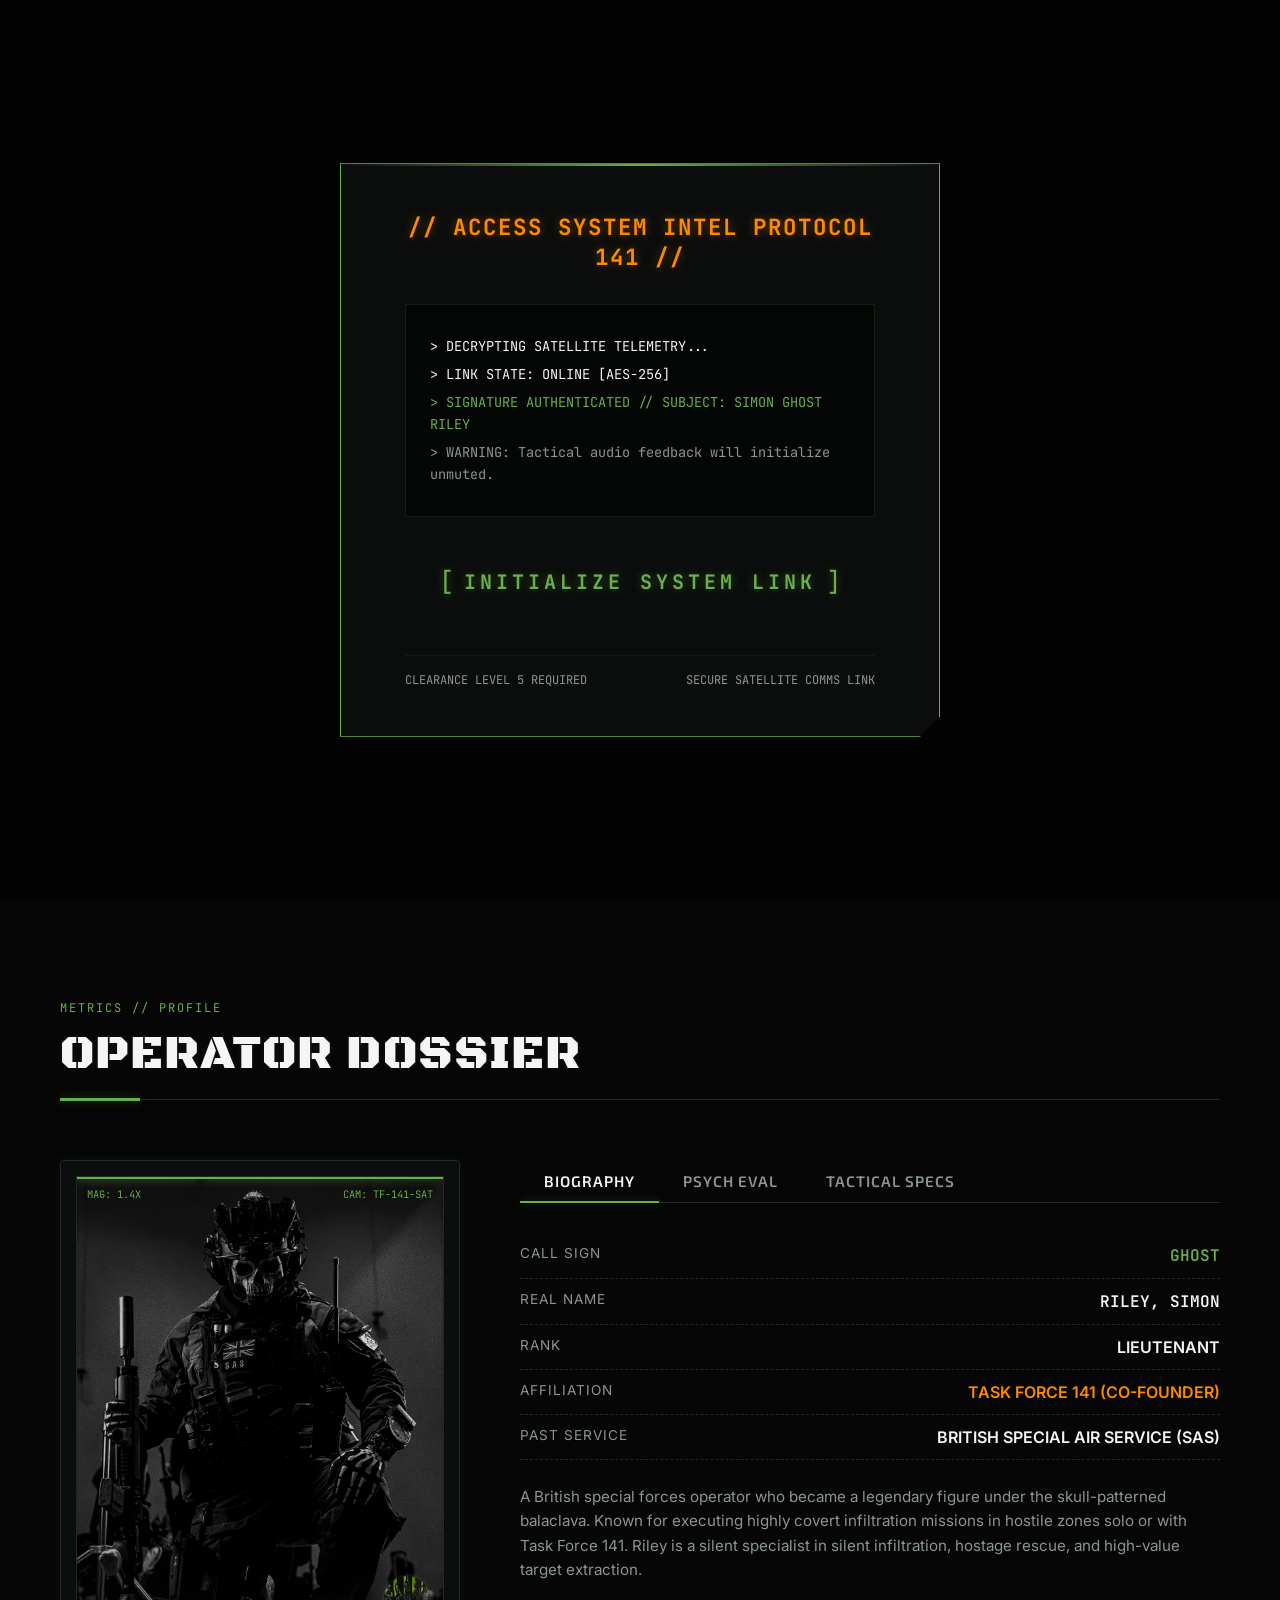
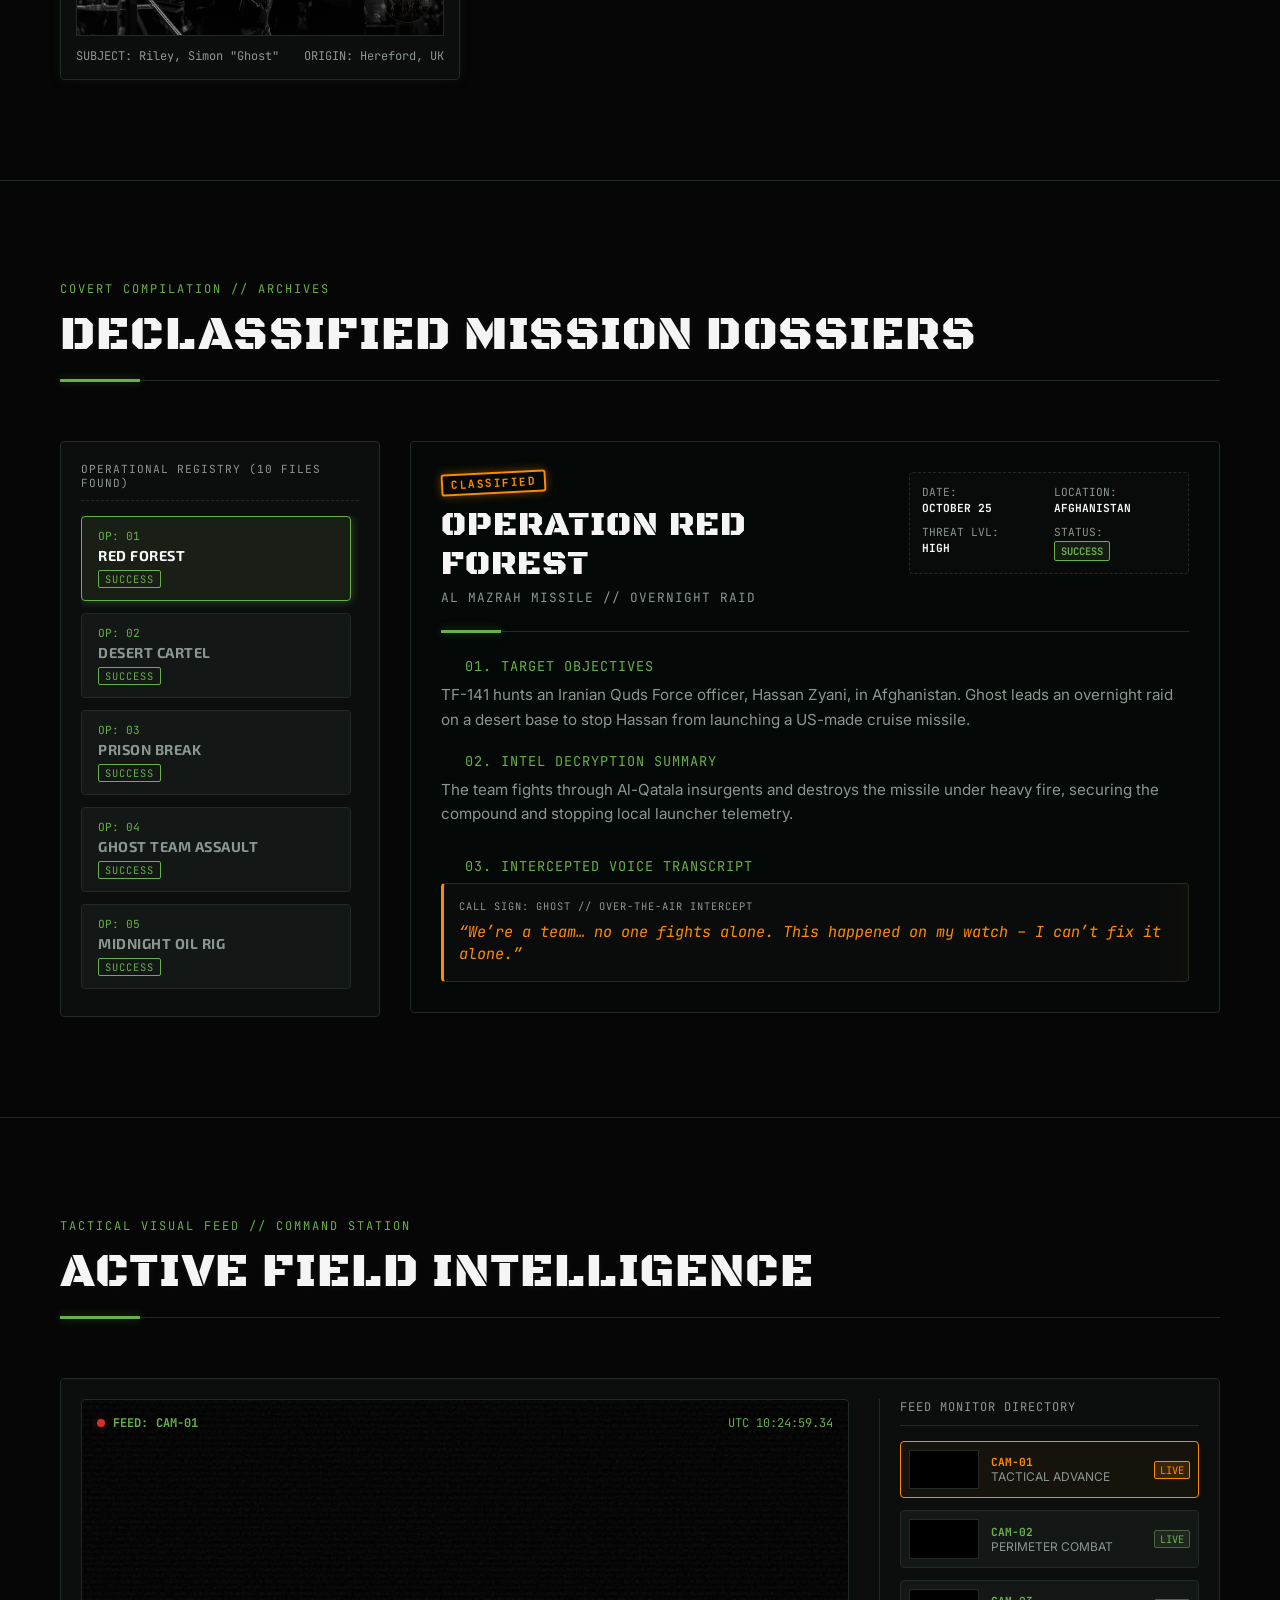
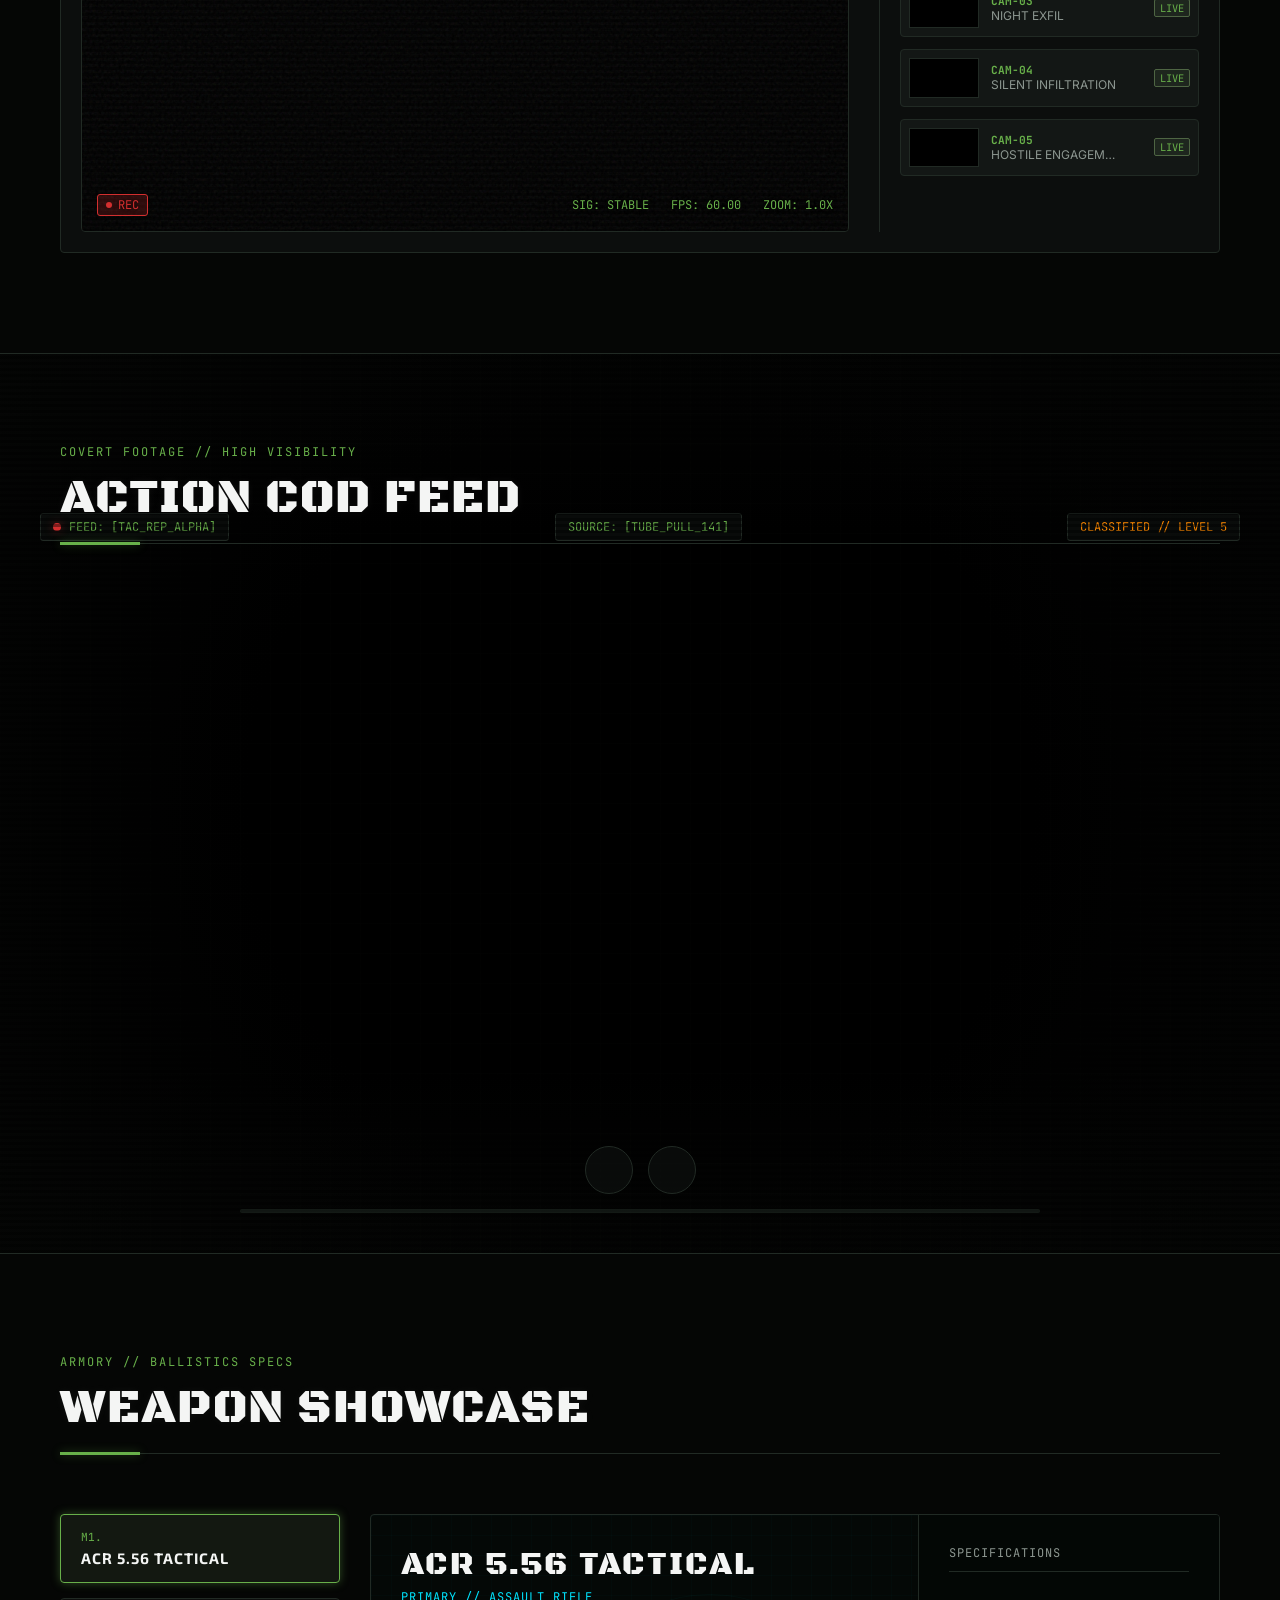
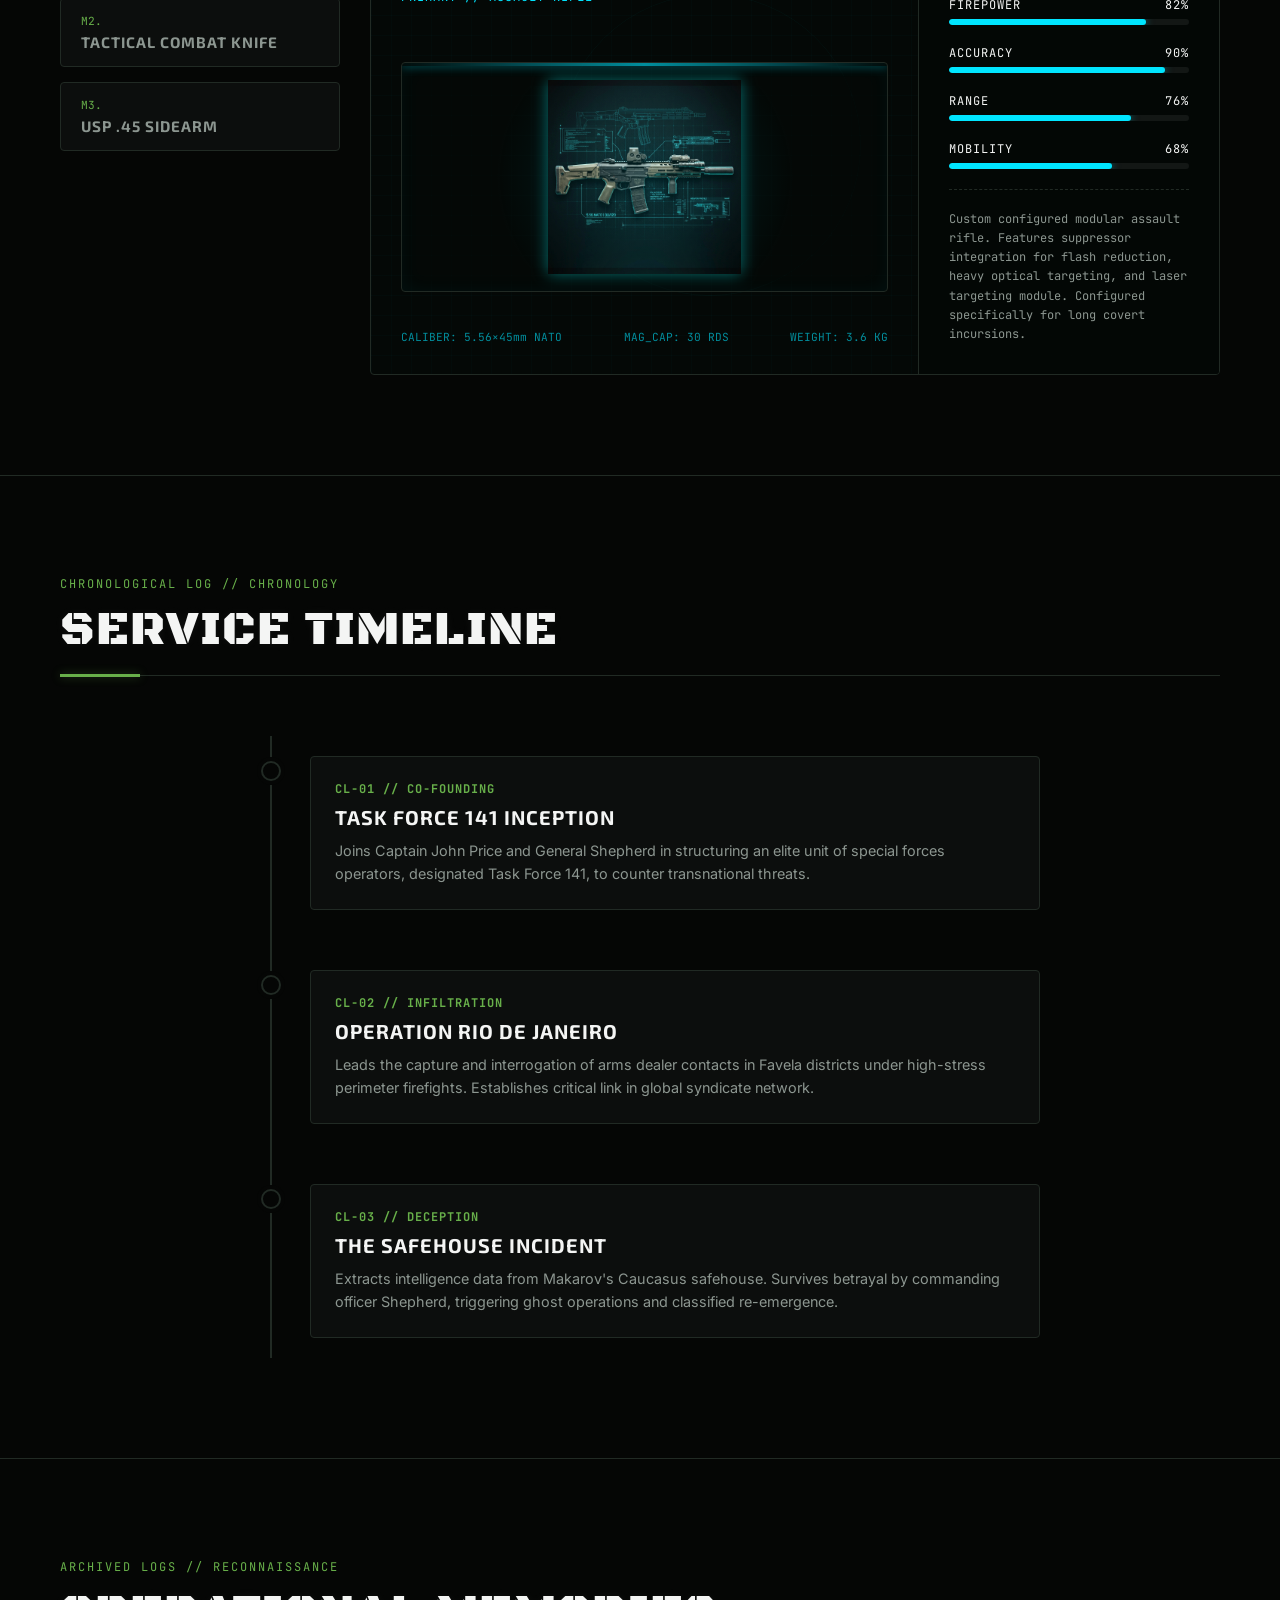
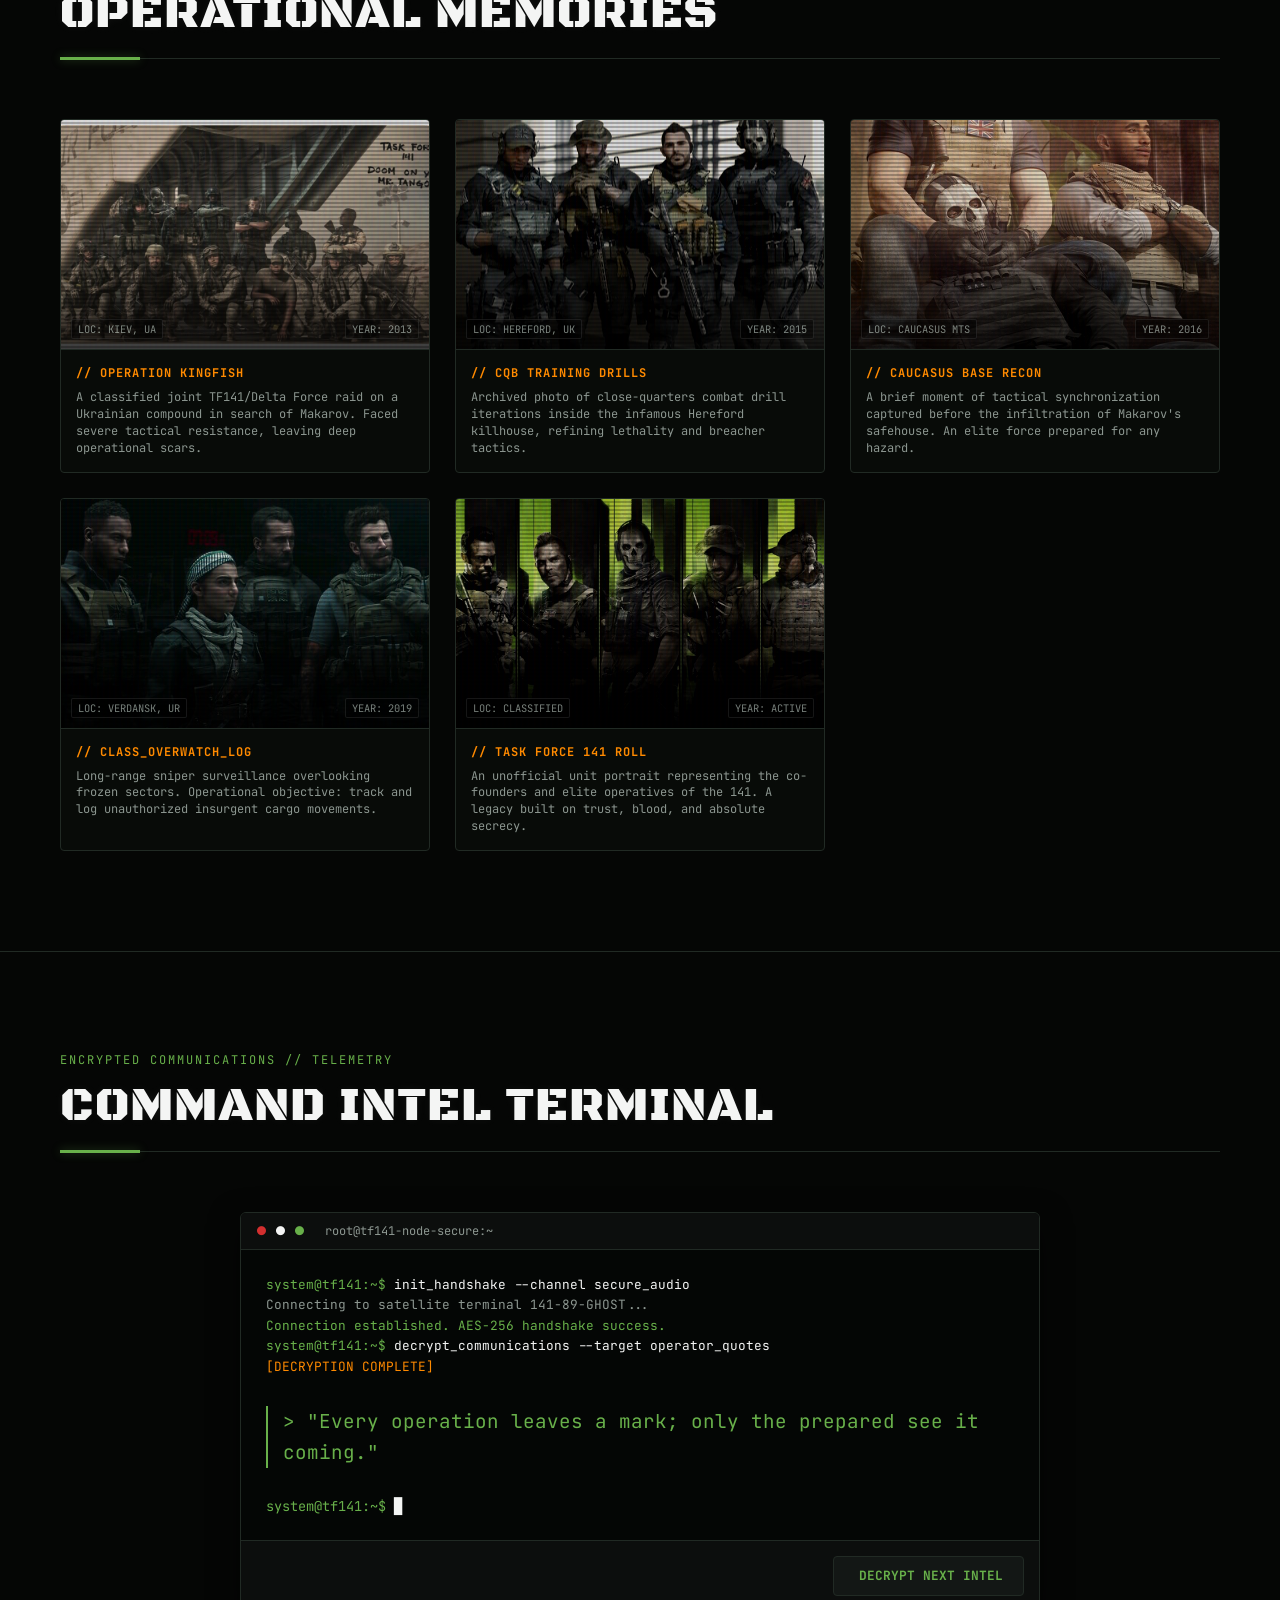
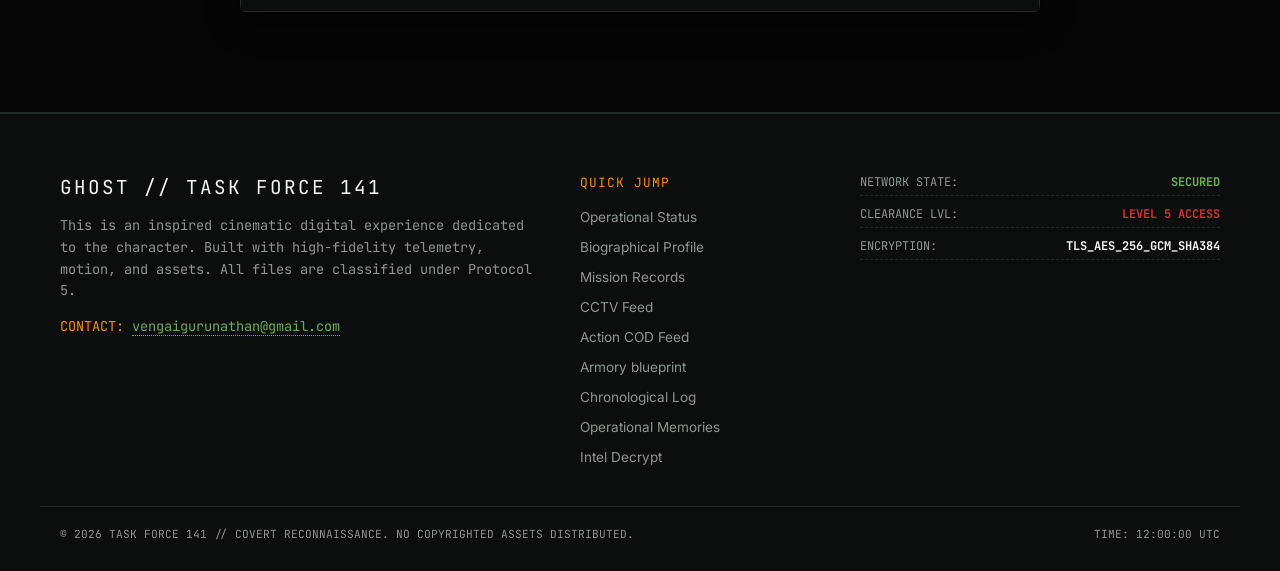
==== index.html @ 6aaa5044 "SEO: Add sitemap.xml, robots.txt, canonical tag, and Google Search Console indexing files" ====
<!DOCTYPE html>
<html lang="en">
<head>
    <meta charset="UTF-8">
    <meta name="viewport" content="width=device-width, initial-scale=1.0, maximum-scale=5.0, viewport-fit=cover">
    <meta name="theme-color" content="#050605">
    <meta name="apple-mobile-web-app-capable" content="yes">
    <meta name="apple-mobile-web-app-status-bar-style" content="black-translucent">
    <title>GHOST // TASK FORCE 141 DECLASSIFIED DOSSIER</title>
    <meta name="description" content="Classified military dossier and tactical operational record for Task Force 141 operator Simon 'Ghost' Riley. Under clearance level 5.">
    <meta name="robots" content="index, follow">
    <link rel="canonical" href="https://ghost-cod.vercel.app/">
    <!-- Google Search Console Verification -->
    <meta name="google-site-verification" content="googlebcd42b0eb2ed3168" />
    <!-- Google Fonts -->
    <link rel="preconnect" href="https://fonts.googleapis.com">
    <link rel="preconnect" href="https://fonts.gstatic.com" crossorigin>
    <link href="https://fonts.googleapis.com/css2?family=Black+Ops+One&family=Exo+2:ital,wght@0,300;0,400;0,600;0,700;1,400&family=Inter:wght@300;400;500;600;700&family=JetBrains+Mono:wght@400;700&display=swap" rel="stylesheet">
    <!-- Lucide Icons -->
    <script src="https://cdn.jsdelivr.net/npm/lucide@latest/dist/umd/lucide.min.js"></script>
    <!-- Custom CSS -->
    <link rel="stylesheet" href="style.css">
</head>
<body class="hud-locked">
    <!-- Cinematic Initialization Overlay -->
    <div id="hud-init-overlay" class="hud-init-overlay">
        <div class="hud-init-content font-mono">
            <div class="init-glitch-logo">
                <span>// ACCESS SYSTEM INTEL PROTOCOL 141 //</span>
            </div>
            <div class="init-terminal-log">
                <p>> DECRYPTING SATELLITE TELEMETRY...</p>
                <p>> LINK STATE: ONLINE [AES-256]</p>
                <p class="text-green">> SIGNATURE AUTHENTICATED // SUBJECT: SIMON GHOST RILEY</p>
                <p class="text-secondary">> WARNING: Tactical audio feedback will initialize unmuted.</p>
            </div>
            <button id="btn-init-terminal" class="btn-init-terminal">
                <span class="btn-bracket">[</span>
                <span class="btn-text">INITIALIZE SYSTEM LINK</span>
                <span class="btn-bracket">]</span>
            </button>
            <div class="init-footer">
                <span>CLEARANCE LEVEL 5 REQUIRED</span>
                <span>SECURE SATELLITE COMMS LINK</span>
            </div>
        </div>
    </div>

    <!-- CRT scanlines overlay -->
    <div class="crt-overlay"></div>
    <div class="hud-grid-overlay"></div>

    <!-- Top Navigation Bar -->
    <header class="hud-header">
        <div class="hud-container header-inner">
            <div class="logo-area">
                <span class="classification-tag">CLASSIFIED // LEVEL 5</span>
                <div class="logo-title-group">
                    <img src="asset/memories/Taskforce-141.jpg" alt="TF 141 Logo" class="header-logo">
                    <h1 class="logo-text">GHOST<span class="accent-orange">//</span>141</h1>
                </div>
            </div>
            
            <nav class="desktop-nav">
                <a href="#hero" class="nav-link active" data-target="hero"><span class="nav-num">01.</span> STATUS</a>
                <a href="#dossier" class="nav-link" data-target="dossier"><span class="nav-num">02.</span> DOSSIER</a>
                <a href="#missions" class="nav-link" data-target="missions"><span class="nav-num">03.</span> ARCHIVES</a>
                <a href="#cctv" class="nav-link" data-target="cctv"><span class="nav-num">04.</span> FEED</a>
                <a href="#action-feed" class="nav-link" data-target="action-feed"><span class="nav-num">05.</span> ACTION</a>
                <a href="#weapons" class="nav-link" data-target="weapons"><span class="nav-num">06.</span> ARMORY</a>
                <a href="#timeline" class="nav-link" data-target="timeline"><span class="nav-num">07.</span> TIMELINE</a>
                <a href="#memories" class="nav-link" data-target="memories"><span class="nav-num">08.</span> MEMORIES</a>
                <a href="#terminal" class="nav-link" data-target="terminal"><span class="nav-num">09.</span> INTEL</a>
            </nav>

            <button id="btn-toggle-mute" class="hud-audio-btn" aria-label="Mute Audio">
                <i data-lucide="volume-x"></i>
            </button>

            <button class="menu-toggle" aria-label="Toggle Menu">
                <span class="bar"></span>
                <span class="bar"></span>
                <span class="bar"></span>
            </button>
        </div>
    </header>

    <!-- Mobile Navigation Drawer -->
    <div class="mobile-nav-drawer">
        <nav class="mobile-nav">
            <a href="#hero" class="mobile-nav-link active"><span class="nav-num">01.</span> OPERATIONAL STATUS</a>
            <a href="#dossier" class="mobile-nav-link"><span class="nav-num">02.</span> BIOGRAPHICAL DOSSIER</a>
            <a href="#missions" class="mobile-nav-link"><span class="nav-num">03.</span> MISSION ARCHIVES</a>
            <a href="#cctv" class="mobile-nav-link"><span class="nav-num">04.</span> ACTIVE CCTV FEED</a>
            <a href="#action-feed" class="mobile-nav-link"><span class="nav-num">05.</span> ACTION COD FEED</a>
            <a href="#weapons" class="mobile-nav-link"><span class="nav-num">06.</span> ARMORY & GEAR</a>
            <a href="#timeline" class="mobile-nav-link"><span class="nav-num">07.</span> HISTORICAL TIMELINE</a>
            <a href="#memories" class="mobile-nav-link"><span class="nav-num">08.</span> OPERATIONAL MEMORIES</a>
            <a href="#terminal" class="mobile-nav-link"><span class="nav-num">09.</span> TERMINAL DECRYPT</a>
        </nav>
    </div>

    <!-- Background Decryption Progress Bar -->
    <div class="scroll-progress-container">
        <div class="scroll-progress-label">DOSSIER DECRYPTION IN PROGRESS: <span id="progress-percent">0%</span></div>
        <div class="scroll-progress-bar" id="progress-bar"></div>
    </div>

    <!-- Main Container -->
    <main>
        
        <!-- 1. Hero Section -->
        <section id="hero" class="hero-section">
            <div class="video-background-container">
                <video autoplay muted loop playsinline webkit-playsinline class="hero-video" src="asset/Hero-Sec/ghost-1.mp4"></video>
                <div class="video-shade"></div>
            </div>

            <!-- HUD Elements in Hero -->
            <div class="hud-corners">
                <div class="corner-item top-left">[AUTH_OK]</div>
                <div class="corner-item top-right">SYS_VER: 141.09</div>
                <div class="corner-item bottom-left">LAT: 54°23'N // LONG: 3°02'W</div>
                <div class="corner-item bottom-right">SIGNAL: SECURE</div>
            </div>

            <div class="radar-sweep"></div>
            
            <div class="hero-content">
                <div class="glitch-container">
                    <h2 class="glitch-text" data-text="GHOST">GHOST</h2>
                </div>
                <p class="hero-tagline">“WE MAKE SHADOWS COUNT.”</p>
                <div class="hud-telemetry">
                    <span class="telemetry-item blink"><i data-lucide="radio" class="inline-icon text-red"></i> LIVE TELEMETRY</span>
                    <span class="telemetry-item">STATUS: <span class="badge text-green">ACTIVE IN FIELD</span></span>
                    <span class="telemetry-item">CLEARANCE: <span class="text-orange">LEVEL 5 (OVERRIDE)</span></span>
                </div>
                
                <a href="#dossier" class="scroll-indicator">
                    <span class="scroll-text">DECLASSIFY FILES</span>
                    <div class="mouse-icon">
                        <div class="wheel"></div>
                    </div>
                </a>
            </div>
        </section>

        <!-- 2. Operator Dossier Section -->
        <section id="dossier" class="dossier-section section-padding">
            <div class="hud-container">
                <div class="section-header">
                    <div class="hud-label">METRICS // PROFILE</div>
                    <h2 class="section-title">OPERATOR DOSSIER</h2>
                    <div class="header-line"></div>
                </div>

                <div class="dossier-grid">
                    <!-- Photo Card -->
                    <div class="dossier-photo-card">
                        <div class="photo-container">
                            <img src="asset/Simon-Ghost-Riley.jpg" alt="Simon Ghost Riley" class="dossier-img">
                            <div class="scanner-line"></div>
                            <div class="thermal-overlay"></div>
                            <div class="photo-hud">
                                <span>MAG: 1.4X</span>
                                <span>CAM: TF-141-SAT</span>
                            </div>
                            <img src="asset/memories/Taskforce-141.jpg" alt="TF 141 Logo Watermark" class="photo-logo-watermark">
                        </div>
                        <div class="photo-caption">
                            <span>SUBJECT: Riley, Simon "Ghost"</span>
                            <span>ORIGIN: Hereford, UK</span>
                        </div>
                    </div>

                    <!-- Details Content -->
                    <div class="dossier-info">
                        <div class="tab-buttons">
                            <button class="tab-btn active" data-tab="biography">BIOGRAPHY</button>
                            <button class="tab-btn" data-tab="psychology">PSYCH EVAL</button>
                            <button class="tab-btn" data-tab="specs">TACTICAL SPECS</button>
                        </div>

                        <div class="tab-content-container">
                            <!-- Biography Tab -->
                            <div class="tab-content active" id="tab-biography">
                                <div class="info-row">
                                    <span class="info-label">CALL SIGN</span>
                                    <span class="info-val text-green font-mono">GHOST</span>
                                </div>
                                <div class="info-row">
                                    <span class="info-label">REAL NAME</span>
                                    <span class="info-val font-mono">RILEY, SIMON</span>
                                </div>
                                <div class="info-row">
                                    <span class="info-label">RANK</span>
                                    <span class="info-val">LIEUTENANT</span>
                                </div>
                                <div class="info-row">
                                    <span class="info-label">AFFILIATION</span>
                                    <span class="info-val text-orange">TASK FORCE 141 (CO-FOUNDER)</span>
                                </div>
                                <div class="info-row">
                                    <span class="info-label">PAST SERVICE</span>
                                    <span class="info-val">BRITISH SPECIAL AIR SERVICE (SAS)</span>
                                </div>
                                <p class="bio-paragraph">
                                    A British special forces operator who became a legendary figure under the skull-patterned balaclava. Known for executing highly covert infiltration missions in hostile zones solo or with Task Force 141. Riley is a silent specialist in silent infiltration, hostage rescue, and high-value target extraction.
                                </p>
                            </div>

                            <!-- Psychology Tab -->
                            <div class="tab-content" id="tab-psychology">
                                <div class="warning-banner">
                                    <i data-lucide="shield-alert" class="warning-icon"></i>
                                    <span>WARNING: SECURE CLASSIFIED PSYCHOLOGICAL ASSESSMENT</span>
                                </div>
                                <p class="psych-text">
                                    Subject exhibits extreme emotional restraint and calculated detachment. Riley operates with a stoic resolution, demonstrating a "laser-focus on mission" outcome even at high personal cost. Extreme trust issues noted; aligns closely with select operators (Captain John Price, John "Soap" MacTavish). 
                                </p>
                                <p class="psych-text">
                                    Displays zero hesitation under stress. Uses physical and psychological isolation as tactical shields. The skull mask is both an intimidation asset and a psychological boundary separating "Simon" from "Ghost".
                                </p>
                            </div>

                            <!-- Specs Tab -->
                            <div class="tab-content" id="tab-specs">
                                <div class="spec-bars">
                                    <div class="spec-bar-group">
                                        <div class="spec-bar-label">
                                            <span>STEALTH & INFILTRATION</span>
                                            <span>98%</span>
                                        </div>
                                        <div class="spec-bar-track">
                                            <div class="spec-bar-fill" style="width: 98%"></div>
                                        </div>
                                    </div>
                                    <div class="spec-bar-group">
                                        <div class="spec-bar-label">
                                            <span>CLOSE QUARTERS COMBAT (CQC)</span>
                                            <span>95%</span>
                                        </div>
                                        <div class="spec-bar-track">
                                            <div class="spec-bar-fill" style="width: 95%"></div>
                                        </div>
                                    </div>
                                    <div class="spec-bar-group">
                                        <div class="spec-bar-label">
                                            <span>TACTICAL RECONNAISSANCE</span>
                                            <span>92%</span>
                                        </div>
                                        <div class="spec-bar-track">
                                            <div class="spec-bar-fill" style="width: 92%"></div>
                                        </div>
                                    </div>
                                    <div class="spec-bar-group">
                                        <div class="spec-bar-label">
                                            <span>MARKSMANSHIP</span>
                                            <span>89%</span>
                                        </div>
                                        <div class="spec-bar-track">
                                            <div class="spec-bar-fill" style="width: 89%"></div>
                                        </div>
                                    </div>
                                </div>
                            </div>
                        </div>
                    </div>
                </div>
            </div>
        </section>

        <!-- 3. Mission Archives Section -->
        <section id="missions" class="missions-section section-padding">
            <div class="hud-container">
                <div class="section-header">
                    <div class="hud-label">COVERT COMPILATION // ARCHIVES</div>
                    <h2 class="section-title">DECLASSIFIED MISSION DOSSIERS</h2>
                    <div class="header-line"></div>
                </div>

                <div class="dossier-layout">
                    <!-- Left Sidebar: Folders List -->
                    <div class="missions-sidebar">
                        <div class="sidebar-header font-mono">OPERATIONAL REGISTRY (10 FILES FOUND)</div>
                        <div class="missions-list-container">
                            <button class="mission-tab-btn active" data-mission-idx="0">
                                <span class="tab-num">OP: 01</span>
                                <span class="tab-name">RED FOREST</span>
                                <span class="tab-status text-green">SUCCESS</span>
                            </button>
                            <button class="mission-tab-btn" data-mission-idx="1">
                                <span class="tab-num">OP: 02</span>
                                <span class="tab-name">DESERT CARTEL</span>
                                <span class="tab-status text-green">SUCCESS</span>
                            </button>
                            <button class="mission-tab-btn" data-mission-idx="2">
                                <span class="tab-num">OP: 03</span>
                                <span class="tab-name">PRISON BREAK</span>
                                <span class="tab-status text-green">SUCCESS</span>
                            </button>
                            <button class="mission-tab-btn" data-mission-idx="3">
                                <span class="tab-num">OP: 04</span>
                                <span class="tab-name">GHOST TEAM ASSAULT</span>
                                <span class="tab-status text-green">SUCCESS</span>
                            </button>
                            <button class="mission-tab-btn" data-mission-idx="4">
                                <span class="tab-num">OP: 05</span>
                                <span class="tab-name">MIDNIGHT OIL RIG</span>
                                <span class="tab-status text-green">SUCCESS</span>
                            </button>
                            <button class="mission-tab-btn" data-mission-idx="5">
                                <span class="tab-num">OP: 06</span>
                                <span class="tab-name">ISLAND EXTRACTION</span>
                                <span class="tab-status text-green">SUCCESS</span>
                            </button>
                            <button class="mission-tab-btn" data-mission-idx="6">
                                <span class="tab-num">OP: 07</span>
                                <span class="tab-name">DAM DEFENSE</span>
                                <span class="tab-status text-green">SUCCESS</span>
                            </button>
                            <button class="mission-tab-btn" data-mission-idx="7">
                                <span class="tab-num">OP: 08</span>
                                <span class="tab-name">VERDANSK HEIST</span>
                                <span class="tab-status text-green">SUCCESS</span>
                            </button>
                            <button class="mission-tab-btn" data-mission-idx="8">
                                <span class="tab-num">OP: 09</span>
                                <span class="tab-name">CHICAGO STANDOFF</span>
                                <span class="tab-status text-green">SUCCESS</span>
                            </button>
                            <button class="mission-tab-btn" data-mission-idx="9">
                                <span class="tab-num">OP: 10</span>
                                <span class="tab-name">ARMISTICE EVACUATION</span>
                                <span class="tab-status text-orange">ACTIVE</span>
                            </button>
                        </div>
                    </div>

                    <!-- Right Panel: Folder View -->
                    <div class="mission-dossier-card">
                        <div class="dossier-paper">
                            <div class="folder-header">
                                <div class="folder-title-block">
                                    <span class="confidential-stamp">CLASSIFIED</span>
                                    <h3 class="folder-title" id="m-folder-title">OPERATION RED FOREST</h3>
                                    <span class="folder-subtitle" id="m-folder-subtitle">AL MAZRAH MISSILE // OVERNIGHT RAID</span>
                                </div>
                                <div class="folder-metadata">
                                    <div class="meta-item"><span class="label">DATE:</span> <span class="value" id="m-meta-date">OCTOBER 25</span></div>
                                    <div class="meta-item"><span class="label">LOCATION:</span> <span class="value" id="m-meta-location">AFGHANISTAN</span></div>
                                    <div class="meta-item"><span class="label">THREAT LVL:</span> <span class="value text-red" id="m-meta-threat">HIGH</span></div>
                                    <div class="meta-item"><span class="label">STATUS:</span> <span class="value status-badge SUCCESS" id="m-meta-status">SUCCESS</span></div>
                                </div>
                            </div>
                            
                            <div class="folder-divider"></div>
                            
                            <div class="folder-body">
                                <div class="body-section">
                                    <h4 class="body-section-title"><i data-lucide="crosshair" class="sec-icon"></i> 01. TARGET OBJECTIVES</h4>
                                    <p class="body-text" id="m-objectives">TF-141 hunts an Iranian Quds Force officer, Hassan Zyani, in Afghanistan. Ghost leads an overnight raid on a desert base to stop Hassan from launching a US-made cruise missile.</p>
                                </div>
                                
                                <div class="body-section">
                                    <h4 class="body-section-title"><i data-lucide="file-text" class="sec-icon"></i> 02. INTEL DECRYPTION SUMMARY</h4>
                                    <p class="body-text" id="m-summary">The team fights through Al-Qatala insurgents and destroys the missile under heavy fire, securing the compound and stopping local launcher telemetry.</p>
                                </div>
                                
                                <div class="body-section transcript-section">
                                    <h4 class="body-section-title"><i data-lucide="message-square" class="sec-icon"></i> 03. INTERCEPTED VOICE TRANSCRIPT</h4>
                                    <div class="intercept-box">
                                        <span class="speaker font-mono">CALL SIGN: GHOST // OVER-THE-AIR INTERCEPT</span>
                                        <p class="intercept-quote font-mono" id="m-transcript">“We’re a team… no one fights alone. This happened on my watch – I can’t fix it alone.”</p>
                                    </div>
                                </div>
                            </div>
                            
                            <div class="dossier-laser"></div>
                        </div>
                    </div>
                </div>
            </div>
        </section>

        <!-- 4. Video Library (Active CCTV Command Station) -->
        <section id="cctv" class="cctv-section section-padding">
            <div class="hud-container">
                <div class="section-header">
                    <div class="hud-label">TACTICAL VISUAL FEED // COMMAND STATION</div>
                    <h2 class="section-title">ACTIVE FIELD INTELLIGENCE</h2>
                    <div class="header-line"></div>
                </div>

                <div class="cctv-dashboard">
                    <!-- Main Screen Monitor -->
                    <div class="cctv-monitor">
                        <div class="monitor-wrapper">
                            <video id="cctv-player" autoplay muted loop playsinline webkit-playsinline class="monitor-video" src="asset/library/GhostAction-1.mp4"></video>
                            
                            <!-- Static Noise overlay -->
                            <div class="tv-noise"></div>
                            <div class="tv-scanlines"></div>

                            <!-- Telemetry Overlays -->
                            <div class="monitor-overlay-header">
                                <div class="monitor-cam-label"><span class="blink-dot"></span> FEED: <span id="active-cam-num">CAM-01</span></div>
                                <div class="monitor-timestamp" id="cctv-timestamp">UTC 10:24:59.34</div>
                            </div>

                            <div class="monitor-overlay-footer">
                                <div class="recording-tag"><span class="rec-dot animate-pulse"></span> REC</div>
                                <div class="telemetry-bar">
                                    <span>SIG: STABLE</span>
                                    <span>FPS: 60.00</span>
                                    <span>ZOOM: 1.0X</span>
                                </div>
                            </div>

                            <div class="monitor-static-flash"></div>
                        </div>
                    </div>

                    <!-- Sidebar Controls -->
                    <div class="cctv-controls">
                        <div class="controls-header font-mono">FEED MONITOR DIRECTORY</div>
                        <ul class="feed-list">
                            <li class="feed-item active" data-video="asset/library/GhostAction-1.mp4" data-cam="CAM-01">
                                <div class="feed-thumbnail">
                                    <video src="asset/library/GhostAction-1.mp4" muted loop playsinline webkit-playsinline preload="none"></video>
                                    <div class="thumb-overlay"></div>
                                </div>
                                <div class="feed-meta">
                                    <span class="feed-cam">CAM-01</span>
                                    <span class="feed-title">TACTICAL ADVANCE</span>
                                </div>
                                <div class="feed-status font-mono">LIVE</div>
                            </li>
                            <li class="feed-item" data-video="asset/library/GhostAction-2.mp4" data-cam="CAM-02">
                                <div class="feed-thumbnail">
                                    <video src="asset/library/GhostAction-2.mp4" muted loop playsinline webkit-playsinline preload="none"></video>
                                    <div class="thumb-overlay"></div>
                                </div>
                                <div class="feed-meta">
                                    <span class="feed-cam">CAM-02</span>
                                    <span class="feed-title">PERIMETER COMBAT</span>
                                </div>
                                <div class="feed-status font-mono">LIVE</div>
                            </li>
                            <li class="feed-item" data-video="asset/library/GhostAction-3.mp4" data-cam="CAM-03">
                                <div class="feed-thumbnail">
                                    <video src="asset/library/GhostAction-3.mp4" muted loop playsinline webkit-playsinline preload="none"></video>
                                    <div class="thumb-overlay"></div>
                                </div>
                                <div class="feed-meta">
                                    <span class="feed-cam">CAM-03</span>
                                    <span class="feed-title">NIGHT EXFIL</span>
                                </div>
                                <div class="feed-status font-mono">LIVE</div>
                            </li>
                            <li class="feed-item" data-video="asset/library/GhostAction-4.mp4" data-cam="CAM-04">
                                <div class="feed-thumbnail">
                                    <video src="asset/library/GhostAction-4.mp4" muted loop playsinline webkit-playsinline preload="none"></video>
                                    <div class="thumb-overlay"></div>
                                </div>
                                <div class="feed-meta">
                                    <span class="feed-cam">CAM-04</span>
                                    <span class="feed-title">SILENT INFILTRATION</span>
                                </div>
                                <div class="feed-status font-mono">LIVE</div>
                            </li>
                            <li class="feed-item" data-video="asset/library/GhostAction-5.mp4" data-cam="CAM-05">
                                <div class="feed-thumbnail">
                                    <video src="asset/library/GhostAction-5.mp4" muted loop playsinline webkit-playsinline preload="none"></video>
                                    <div class="thumb-overlay"></div>
                                </div>
                                <div class="feed-meta">
                                    <span class="feed-cam">CAM-05</span>
                                    <span class="feed-title">HOSTILE ENGAGEMENT</span>
                                </div>
                                <div class="feed-status font-mono">LIVE</div>
                            </li>
                        </ul>
                    </div>
                </div>
            </div>
        </section>

        <!-- 4B. ACTION COD FEED Section -->
        <section id="action-feed" class="action-feed-section section-padding">
            <div class="hud-container">
                <div class="section-header">
                    <div class="hud-label">COVERT FOOTAGE // HIGH VISIBILITY</div>
                    <h2 class="section-title">ACTION COD FEED</h2>
                    <div class="header-line"></div>
                </div>
            </div>
            
            <div class="full-screen-video-container">
                <video id="action-video" loop autoplay muted playsinline webkit-playsinline preload="metadata" class="full-screen-video">
                    <source src="asset/GhostAction-Main.mp4" type="video/mp4">
                    <source src="asset/[TubePull]%20All_Simon_Ghost_Riley.mp4" type="video/mp4">
                    <source src="asset/library/GhostAction-1.mp4" type="video/mp4">
                </video>
                <div class="action-video-overlay">
                    <div class="video-overlay-grid"></div>
                    <div class="video-vignette"></div>
                    <div class="tv-scanlines"></div>
                    
                    <div class="action-hud-elements">
                        <!-- Top HUD telemetry -->
                        <div class="action-hud-top">
                            <div class="hud-box">
                                <span class="blink-dot"></span> FEED: [TAC_REP_ALPHA]
                            </div>
                            <div class="hud-box font-mono">
                                SOURCE: [TUBE_PULL_141]
                            </div>
                            <div class="hud-box text-orange">
                                CLASSIFIED // LEVEL 5
                            </div>
                        </div>
                        
                        <!-- Bottom HUD controls & progress -->
                        <div class="action-hud-bottom">
                            <div class="action-controls">
                                <button id="btn-action-play" class="action-hud-btn" aria-label="Play/Pause Action Feed">
                                    <i data-lucide="pause" class="action-btn-icon"></i>
                                </button>
                                <button id="btn-action-mute" class="action-hud-btn" aria-label="Mute Action Feed">
                                    <i data-lucide="volume-x" class="action-btn-icon"></i>
                                </button>
                            </div>
                            <div class="action-video-progress-container">
                                <div class="action-video-progress-bar" id="action-video-progress"></div>
                            </div>
                        </div>
                    </div>
                </div>
            </div>
        </section>

        <!-- 5. Weapon Showcase Section -->
        <section id="weapons" class="weapons-section section-padding">
            <div class="hud-container">
                <div class="section-header">
                    <div class="hud-label">ARMORY // BALLISTICS SPECS</div>
                    <h2 class="section-title">WEAPON SHOWCASE</h2>
                    <div class="header-line"></div>
                </div>

                <div class="armory-layout">
                    <!-- Sidebar list -->
                    <div class="weapons-selector">
                        <button class="weapon-sel-btn active" data-weapon="acr">
                            <span class="sel-num">M1.</span>
                            <span class="sel-name">ACR 5.56 TACTICAL</span>
                        </button>
                        <button class="weapon-sel-btn" data-weapon="knife">
                            <span class="sel-num">M2.</span>
                            <span class="sel-name">TACTICAL COMBAT KNIFE</span>
                        </button>
                        <button class="weapon-sel-btn" data-weapon="pistol">
                            <span class="sel-num">M3.</span>
                            <span class="sel-name">USP .45 SIDEARM</span>
                        </button>
                    </div>

                    <!-- Dynamic Details Panel -->
                    <div class="weapon-blueprint-card">
                        <div class="blueprint-bg-lines"></div>
                        <div class="blueprint-content">
                            <div class="blueprint-main">
                                <div class="weapon-meta">
                                    <h3 class="weapon-title" id="wpn-name">ACR 5.56 TACTICAL</h3>
                                    <span class="weapon-class" id="wpn-class">PRIMARY // ASSAULT RIFLE</span>
                                </div>
                                
                                <div class="weapon-silhouette">
                                    <div class="weapon-display-container">
                                        <img id="wpn-img" src="asset/acr_blueprint.png" class="blueprint-image" alt="ACR Blueprint">
                                        <div class="weapon-image-glow"></div>
                                        <div class="weapon-scanline"></div>
                                    </div>
                                    <div class="blueprint-telemetry" id="wpn-telemetry-container">
                                        <span id="wpn-meta-cal">CALIBER: 5.56×45mm NATO</span>
                                        <span id="wpn-meta-cap">MAG_CAP: 30 RDS</span>
                                        <span id="wpn-meta-wt">WEIGHT: 3.6 KG</span>
                                    </div>
                                </div>
                            </div>

                            <!-- Weapon stats -->
                            <div class="weapon-stats-sidebar">
                                <h4 class="sidebar-header font-mono">SPECIFICATIONS</h4>
                                
                                <div class="stat-progress-group">
                                    <div class="stat-lbl">
                                        <span>FIREPOWER</span>
                                        <span id="wpn-stat-firepower-val">82%</span>
                                    </div>
                                    <div class="stat-track">
                                        <div class="stat-fill" id="wpn-stat-firepower-bar" style="width: 82%"></div>
                                    </div>
                                </div>
                                <div class="stat-progress-group">
                                    <div class="stat-lbl">
                                        <span>ACCURACY</span>
                                        <span id="wpn-stat-accuracy-val">90%</span>
                                    </div>
                                    <div class="stat-track">
                                        <div class="stat-fill" id="wpn-stat-accuracy-bar" style="width: 90%"></div>
                                    </div>
                                </div>
                                <div class="stat-progress-group">
                                    <div class="stat-lbl">
                                        <span>RANGE</span>
                                        <span id="wpn-stat-range-val">76%</span>
                                    </div>
                                    <div class="stat-track">
                                        <div class="stat-fill" id="wpn-stat-range-bar" style="width: 76%"></div>
                                    </div>
                                </div>
                                <div class="stat-progress-group">
                                    <div class="stat-lbl">
                                        <span>MOBILITY</span>
                                        <span id="wpn-stat-mobility-val">68%</span>
                                    </div>
                                    <div class="stat-track">
                                        <div class="stat-fill" id="wpn-stat-mobility-bar" style="width: 68%"></div>
                                    </div>
                                </div>

                                <div class="weapon-desc font-mono" id="wpn-desc">
                                    Custom configured modular assault rifle. Features suppressor integration for flash reduction, heavy optical targeting, and laser targeting module. Configured specifically for long covert incursions.
                                </div>
                            </div>
                        </div>
                    </div>
                </div>
            </div>
        </section>

        <!-- 6. Timeline Section -->
        <section id="timeline" class="timeline-section section-padding">
            <div class="hud-container">
                <div class="section-header">
                    <div class="hud-label">CHRONOLOGICAL LOG // CHRONOLOGY</div>
                    <h2 class="section-title">SERVICE TIMELINE</h2>
                    <div class="header-line"></div>
                </div>

                <div class="timeline-track">
                    <div class="timeline-line"></div>
                    
                    <!-- Timeline Item 1 -->
                    <div class="timeline-item">
                        <div class="timeline-marker"></div>
                        <div class="timeline-content-wrapper">
                            <div class="timeline-date font-mono">CL-01 // CO-FOUNDING</div>
                            <h3 class="timeline-event-title">TASK FORCE 141 INCEPTION</h3>
                            <p class="timeline-event-desc">
                                Joins Captain John Price and General Shepherd in structuring an elite unit of special forces operators, designated Task Force 141, to counter transnational threats.
                            </p>
                        </div>
                    </div>

                    <!-- Timeline Item 2 -->
                    <div class="timeline-item">
                        <div class="timeline-marker"></div>
                        <div class="timeline-content-wrapper">
                            <div class="timeline-date font-mono">CL-02 // INFILTRATION</div>
                            <h3 class="timeline-event-title">OPERATION RIO DE JANEIRO</h3>
                            <p class="timeline-event-desc">
                                Leads the capture and interrogation of arms dealer contacts in Favela districts under high-stress perimeter firefights. Establishes critical link in global syndicate network.
                            </p>
                        </div>
                    </div>

                    <!-- Timeline Item 3 -->
                    <div class="timeline-item">
                        <div class="timeline-marker"></div>
                        <div class="timeline-content-wrapper">
                            <div class="timeline-date font-mono">CL-03 // DECEPTION</div>
                            <h3 class="timeline-event-title">THE SAFEHOUSE INCIDENT</h3>
                            <p class="timeline-event-desc">
                                Extracts intelligence data from Makarov's Caucasus safehouse. Survives betrayal by commanding officer Shepherd, triggering ghost operations and classified re-emergence.
                            </p>
                        </div>
                    </div>
                </div>
            </div>
        </section>

        <!-- 8. Memories Section -->
        <section id="memories" class="memories-section section-padding">
            <div class="hud-container">
                <div class="section-header">
                    <div class="hud-label">ARCHIVED LOGS // RECONNAISSANCE</div>
                    <h2 class="section-title">OPERATIONAL MEMORIES</h2>
                    <div class="header-line"></div>
                </div>

                <div class="memories-grid">
                    <!-- Memory Card 1 -->
                    <div class="memory-card">
                        <div class="memory-image-container">
                            <img src="asset/memories/memory-1.jpg" alt="Operation Kingfish" class="memory-img">
                            <div class="scanlines"></div>
                            <div class="card-hud-overlay">
                                <span class="loc-code">LOC: KIEV, UA</span>
                                <span class="date-code">YEAR: 2013</span>
                            </div>
                        </div>
                        <div class="memory-content font-mono">
                            <div class="memory-tag text-orange">// OPERATION KINGFISH</div>
                            <p class="memory-desc">A classified joint TF141/Delta Force raid on a Ukrainian compound in search of Makarov. Faced severe tactical resistance, leaving deep operational scars.</p>
                        </div>
                    </div>

                    <!-- Memory Card 2 -->
                    <div class="memory-card">
                        <div class="memory-image-container">
                            <img src="asset/memories/memory-2.jpg" alt="Training Drills Hereford" class="memory-img">
                            <div class="scanlines"></div>
                            <div class="card-hud-overlay">
                                <span class="loc-code">LOC: HEREFORD, UK</span>
                                <span class="date-code">YEAR: 2015</span>
                            </div>
                        </div>
                        <div class="memory-content font-mono">
                            <div class="memory-tag text-orange">// CQB TRAINING DRILLS</div>
                            <p class="memory-desc">Archived photo of close-quarters combat drill iterations inside the infamous Hereford killhouse, refining lethality and breacher tactics.</p>
                        </div>
                    </div>

                    <!-- Memory Card 3 -->
                    <div class="memory-card">
                        <div class="memory-image-container">
                            <img src="asset/memories/memory-3.jpg" alt="Caucasus Safehouse Recon" class="memory-img">
                            <div class="scanlines"></div>
                            <div class="card-hud-overlay">
                                <span class="loc-code">LOC: CAUCASUS MTS</span>
                                <span class="date-code">YEAR: 2016</span>
                            </div>
                        </div>
                        <div class="memory-content font-mono">
                            <div class="memory-tag text-orange">// CAUCASUS BASE RECON</div>
                            <p class="memory-desc">A brief moment of tactical synchronization captured before the infiltration of Makarov's safehouse. An elite force prepared for any hazard.</p>
                        </div>
                    </div>

                    <!-- Memory Card 4 -->
                    <div class="memory-card">
                        <div class="memory-image-container">
                            <img src="asset/memories/memory-5.jpg" alt="Classified Recon Verdansk" class="memory-img">
                            <div class="scanlines"></div>
                            <div class="card-hud-overlay">
                                <span class="loc-code">LOC: VERDANSK, UR</span>
                                <span class="date-code">YEAR: 2019</span>
                            </div>
                        </div>
                        <div class="memory-content font-mono">
                            <div class="memory-tag text-orange">// CLASS_OVERWATCH_LOG</div>
                            <p class="memory-desc">Long-range sniper surveillance overlooking frozen sectors. Operational objective: track and log unauthorized insurgent cargo movements.</p>
                        </div>
                    </div>

                    <!-- Memory Card 5 -->
                    <div class="memory-card">
                        <div class="memory-image-container">
                            <img src="asset/memories/Taskforce-141.jpg" alt="Task Force 141 Group" class="memory-img">
                            <div class="scanlines"></div>
                            <div class="card-hud-overlay">
                                <span class="loc-code">LOC: CLASSIFIED</span>
                                <span class="date-code">YEAR: ACTIVE</span>
                            </div>
                        </div>
                        <div class="memory-content font-mono">
                            <div class="memory-tag text-orange">// TASK FORCE 141 ROLL</div>
                            <p class="memory-desc">An unofficial unit portrait representing the co-founders and elite operatives of the 141. A legacy built on trust, blood, and absolute secrecy.</p>
                        </div>
                    </div>
                </div>
            </div>
        </section>

        <!-- 9. Decryption Terminal Section (Quotes) -->
        <section id="terminal" class="terminal-section section-padding">
            <div class="hud-container">
                <div class="section-header">
                    <div class="hud-label">ENCRYPTED COMMUNICATIONS // TELEMETRY</div>
                    <h2 class="section-title">COMMAND INTEL TERMINAL</h2>
                    <div class="header-line"></div>
                </div>

                <div class="terminal-frame">
                    <div class="terminal-header">
                        <div class="term-dots">
                            <span class="term-dot-btn text-red">●</span>
                            <span class="term-dot-btn text-yellow">●</span>
                            <span class="term-dot-btn text-green">●</span>
                        </div>
                        <div class="terminal-title font-mono">root@tf141-node-secure:~</div>
                    </div>
                    <div class="terminal-body font-mono">
                        <div class="terminal-log">
                            <p><span class="text-green">system@tf141:~$</span> init_handshake --channel secure_audio</p>
                            <p class="text-secondary">Connecting to satellite terminal 141-89-GHOST...</p>
                            <p class="text-green">Connection established. AES-256 handshake success.</p>
                            <p><span class="text-green">system@tf141:~$</span> decrypt_communications --target operator_quotes</p>
                            <p class="text-orange">[DECRYPTION COMPLETE]</p>
                        </div>
                        <div class="terminal-quote-output">
                            <p class="quote-text text-green" id="terminal-text">> "Every operation leaves a mark; only the prepared see it coming."</p>
                        </div>
                        <div class="terminal-input-line">
                            <span class="text-green">system@tf141:~$</span> <span class="cursor-blink">█</span>
                        </div>
                    </div>
                    <div class="terminal-footer">
                        <button class="terminal-btn font-mono" id="btn-decrypt-quote"><i data-lucide="key-round" class="inline-icon"></i> DECRYPT NEXT INTEL</button>
                    </div>
                </div>
            </div>
        </section>
    </main>

    <!-- Footer -->
    <footer class="hud-footer">
        <div class="hud-container footer-grid">
            <div class="footer-brand font-mono">
                <h3>GHOST // TASK FORCE 141</h3>
                <p>This is an inspired cinematic digital experience dedicated to the character. Built with high-fidelity telemetry, motion, and assets. All files are classified under Protocol 5.</p>
                <div class="contact-email font-mono" style="margin-top: 15px; font-size: 0.85rem; color: var(--accent-orange);">
                    CONTACT: <a href="mailto:vengaigurunathan@gmail.com" style="color: var(--accent-green-bright); text-decoration: none; border-bottom: 1px dotted var(--accent-green-bright);">vengaigurunathan@gmail.com</a>
                </div>
            </div>
            <div class="footer-links">
                <h4 class="font-mono text-orange">QUICK JUMP</h4>
                <ul>
                    <li><a href="#hero">Operational Status</a></li>
                    <li><a href="#dossier">Biographical Profile</a></li>
                    <li><a href="#missions">Mission Records</a></li>
                    <li><a href="#cctv">CCTV Feed</a></li>
                    <li><a href="#action-feed">Action COD Feed</a></li>
                    <li><a href="#weapons">Armory blueprint</a></li>
                    <li><a href="#timeline">Chronological Log</a></li>
                    <li><a href="#memories">Operational Memories</a></li>
                    <li><a href="#terminal">Intel Decrypt</a></li>
                </ul>
            </div>
            <div class="footer-status font-mono">
                <div class="footer-status-row">
                    <span class="lbl">NETWORK STATE:</span>
                    <span class="val text-green">SECURED</span>
                </div>
                <div class="footer-status-row">
                    <span class="lbl">CLEARANCE LVL:</span>
                    <span class="val text-red">LEVEL 5 ACCESS</span>
                </div>
                <div class="footer-status-row">
                    <span class="lbl">ENCRYPTION:</span>
                    <span class="val">TLS_AES_256_GCM_SHA384</span>
                </div>
            </div>
        </div>
        <div class="footer-bottom hud-container">
            <div class="footer-copyright">
                &copy; 2026 TASK FORCE 141 // COVERT RECONNAISSANCE. NO COPYRIGHTED ASSETS DISTRIBUTED.
            </div>
            <div class="footer-system-clock" id="system-time">
                TIME: 12:00:00 UTC
            </div>
        </div>
    </footer>

    <!-- Tactical Media Deck Widget -->
    <div id="media-deck-widget" class="media-deck-collapsed">
        <button id="btn-toggle-deck" class="deck-trigger-btn" aria-label="Toggle Media Deck">
            <span class="pulse-ring"></span>
            <i data-lucide="radio" class="deck-icon"></i>
            <span class="deck-trigger-text font-mono">MEDIA DECK</span>
        </button>
        
        <div class="deck-panel">
            <div class="deck-header">
                <div class="deck-header-title">
                    <span class="dot-green-blink"></span>
                    <h3 class="font-mono">AN/PRC-141 RECEIVER</h3>
                </div>
                <button id="btn-close-deck" class="deck-close-btn" aria-label="Close Media Deck">
                    <i data-lucide="x"></i>
                </button>
            </div>
            
            <div class="deck-body">
                <!-- Channel 1: Hero Feed -->
                <div class="deck-channel" id="chan-hero">
                    <div class="chan-meta">
                        <span class="chan-num font-mono">CH.01</span>
                        <span class="chan-title">HERO FEED</span>
                    </div>
                    <div class="chan-visualizer">
                        <span class="v-bar"></span>
                        <span class="v-bar"></span>
                        <span class="v-bar"></span>
                        <span class="v-bar"></span>
                        <span class="v-bar"></span>
                    </div>
                    <div class="chan-controls">
                        <button class="chan-btn btn-play" data-target="hero" title="Play/Pause">
                            <i data-lucide="pause"></i>
                        </button>
                        <button class="chan-btn btn-mute" data-target="hero" title="Toggle Mute">
                            <i data-lucide="volume-x"></i>
                        </button>
                        <button class="chan-btn btn-loop active" data-target="hero" title="Toggle Loop">
                            <i data-lucide="repeat"></i>
                        </button>
                    </div>
                </div>

                <!-- Channel 2: Field Intel -->
                <div class="deck-channel" id="chan-intel">
                    <div class="chan-meta">
                        <span class="chan-num font-mono">CH.02</span>
                        <span class="chan-title">FIELD INTEL</span>
                    </div>
                    <div class="chan-visualizer">
                        <span class="v-bar"></span>
                        <span class="v-bar"></span>
                        <span class="v-bar"></span>
                        <span class="v-bar"></span>
                        <span class="v-bar"></span>
                    </div>
                    <div class="chan-controls">
                        <button class="chan-btn btn-play" data-target="intel" title="Play/Pause">
                            <i data-lucide="pause"></i>
                        </button>
                        <button class="chan-btn btn-mute" data-target="intel" title="Toggle Mute">
                            <i data-lucide="volume-x"></i>
                        </button>
                        <button class="chan-btn btn-loop active" data-target="intel" title="Toggle Loop">
                            <i data-lucide="repeat"></i>
                        </button>
                    </div>
                </div>

                <!-- Channel 3: Archive Feed -->
                <div class="deck-channel" id="chan-archive">
                    <div class="chan-meta">
                        <span class="chan-num font-mono">CH.03</span>
                        <span class="chan-title">ARCHIVE FEED</span>
                    </div>
                    <div class="chan-visualizer">
                        <span class="v-bar"></span>
                        <span class="v-bar"></span>
                        <span class="v-bar"></span>
                        <span class="v-bar"></span>
                        <span class="v-bar"></span>
                    </div>
                    <div class="chan-controls">
                        <button class="chan-btn btn-play" data-target="archive" title="Play/Pause">
                            <i data-lucide="pause"></i>
                        </button>
                        <button class="chan-btn btn-mute" data-target="archive" title="Toggle Mute">
                            <i data-lucide="volume-x"></i>
                        </button>
                        <button class="chan-btn btn-loop active" data-target="archive" title="Toggle Loop">
                            <i data-lucide="repeat"></i>
                        </button>
                    </div>
                </div>
            </div>
            
            <div class="deck-footer font-mono">
                <span>FREQ: 141.95 MHZ</span>
                <span>VOL: <span id="deck-vol-indicator">80%</span></span>
            </div>
        </div>
    </div>

    <!-- Memories Lightbox Overlay -->
    <div id="memory-lightbox" class="lightbox-overlay">
        <div class="lightbox-container">
            <div class="lightbox-hud-top font-mono">
                <span class="text-green">// FILE_VIEWER //</span>
                <span class="text-secondary" id="lightbox-filename">IMAGE_01.JPG</span>
                <button id="btn-close-lightbox" class="lightbox-close font-mono"><i data-lucide="x" class="inline-icon"></i> CLOSE</button>
            </div>
            <div class="lightbox-content-frame">
                <div class="lightbox-bracket top-left"></div>
                <div class="lightbox-bracket top-right"></div>
                <div class="lightbox-bracket bottom-left"></div>
                <div class="lightbox-bracket bottom-right"></div>
                <img id="lightbox-image" src="" alt="Dossier Memory Image">
                <div class="lightbox-scanner"></div>
            </div>
            <div class="lightbox-hud-bottom font-mono">
                <span class="text-orange" id="lightbox-caption">DESCRIPTION</span>
                <span>SYSTEM STATE: SAFE_RENDER</span>
            </div>
        </div>
    </div>

    <!-- GSAP & ScrollTrigger Animations -->
    <script src="https://cdnjs.cloudflare.com/ajax/libs/gsap/3.12.2/gsap.min.js"></script>
    <script src="https://cdnjs.cloudflare.com/ajax/libs/gsap/3.12.2/ScrollTrigger.min.js"></script>
    <!-- Custom JavaScript -->
    <script src="app.js"></script>
</body>
</html>
---- style.css ----
/* ==========================================================================
   GHOST SYSTEM DESIGN - CSS CUSTOM PROPERTY VARIABLES
   ========================================================================== */
:root {
    --bg-primary: #050605;
    --bg-secondary: #0c0e0d;
    --bg-tertiary: #131715;
    --accent-green: #4e6543;
    --accent-green-bright: #68b04a;
    --accent-green-alpha: rgba(78, 101, 67, 0.2);
    --accent-orange: #ff8a00;
    --accent-orange-alpha: rgba(255, 138, 0, 0.15);
    --accent-red: #d32f2f;
    --accent-cyan: #00e5ff;
    --text-primary: #f4f5f4;
    --text-secondary: #8c9690;
    --border-color: #212a24;
    --border-color-active: #4e6543;
    --font-header: 'Black Ops One', sans-serif;
    --font-ui: 'Exo 2', sans-serif;
    --font-body: 'Inter', sans-serif;
    --font-mono: 'JetBrains Mono', monospace;
    --glow-green: 0 0 10px rgba(104, 176, 74, 0.4);
    --glow-orange: 0 0 10px rgba(255, 138, 0, 0.4);
    --glow-red: 0 0 10px rgba(211, 47, 47, 0.4);
}

/* ==========================================================================
   RESET & SYSTEM WRAPPERS
   ========================================================================== */
* {
    box-sizing: border-box;
    margin: 0;
    padding: 0;
    scrollbar-width: thin;
    scrollbar-color: var(--accent-green) var(--bg-primary);
}

html {
    scroll-behavior: smooth;
    font-size: 16px;
    background-color: var(--bg-primary);
    color: var(--text-primary);
    scroll-padding-top: 98px; /* Offset for sticky header and progress bar */
}

body {
    font-family: var(--font-body);
    overflow-x: hidden;
    position: relative;
}

/* Scrollbar customization */
::-webkit-scrollbar {
    width: 6px;
}
::-webkit-scrollbar-track {
    background: var(--bg-primary);
}
::-webkit-scrollbar-thumb {
    background: var(--accent-green);
    border-radius: 3px;
}
::-webkit-scrollbar-thumb:hover {
    background: var(--accent-green-bright);
}

/* ==========================================================================
   CRT SCANLINES & GRID OVERLAYS
   ========================================================================== */
.crt-overlay {
    position: fixed;
    top: 0;
    left: 0;
    width: 100vw;
    height: 100vh;
    background: linear-gradient(rgba(18, 16, 16, 0) 50%, rgba(0, 0, 0, 0.25) 50%), linear-gradient(90deg, rgba(255, 0, 0, 0.03), rgba(0, 255, 0, 0.01), rgba(0, 0, 255, 0.03));
    background-size: 100% 4px, 6px 100%;
    z-index: 9999;
    pointer-events: none;
    opacity: 0.7;
}

.hud-grid-overlay {
    position: fixed;
    top: 0;
    left: 0;
    width: 100vw;
    height: 100vh;
    background-size: 40px 40px;
    background-image: 
        linear-gradient(to right, rgba(78, 101, 67, 0.03) 1px, transparent 1px),
        linear-gradient(to bottom, rgba(78, 101, 67, 0.03) 1px, transparent 1px);
    z-index: 1;
    pointer-events: none;
}

/* ==========================================================================
   INITIALIZATION OVERLAY (FOR AUTOPLAY AUDIO COMPLIANCE)
   ========================================================================== */
body.hud-locked {
    overflow: hidden !important;
    height: 100vh !important;
}

.hud-init-overlay {
    position: fixed;
    top: 0;
    left: 0;
    width: 100vw;
    height: 100vh;
    background: #020302;
    z-index: 100000;
    display: flex;
    justify-content: center;
    align-items: center;
    backdrop-filter: blur(15px);
    transition: opacity 0.8s cubic-bezier(0.16, 1, 0.3, 1), visibility 0.8s;
}

.hud-init-overlay.hidden {
    opacity: 0;
    visibility: hidden;
    pointer-events: none;
}

.hud-init-content {
    background: rgba(12, 14, 13, 0.95);
    border: 1px solid var(--accent-green-bright);
    padding: 3rem 4rem;
    max-width: 600px;
    width: 90%;
    text-align: center;
    box-shadow: 0 0 50px rgba(104, 176, 74, 0.25);
    position: relative;
    clip-path: polygon(0 0, 100% 0, 100% calc(100% - 20px), calc(100% - 20px) 100%, 0 100%);
}

.hud-init-content::before {
    content: '';
    position: absolute;
    top: 0;
    left: 0;
    width: 100%;
    height: 2px;
    background: linear-gradient(90deg, transparent, var(--accent-green-bright), transparent);
    animation: init-scanline 3s linear infinite;
}

@keyframes init-scanline {
    0% { top: 0%; }
    100% { top: 100%; }
}

.init-glitch-logo {
    font-size: 1.4rem;
    font-weight: 700;
    margin-bottom: 2rem;
    letter-spacing: 2px;
    color: var(--accent-orange);
    text-shadow: var(--glow-orange);
}

.init-terminal-log {
    text-align: left;
    background: rgba(0, 0, 0, 0.6);
    padding: 1.5rem;
    border: 1px solid rgba(104, 176, 74, 0.15);
    margin-bottom: 2.5rem;
    font-size: 0.85rem;
    line-height: 1.6;
    font-family: var(--font-mono);
}

.init-terminal-log p {
    margin: 0.4rem 0;
}

.btn-init-terminal {
    background: transparent;
    border: none;
    cursor: pointer;
    font-family: var(--font-mono);
    font-size: 1.25rem;
    color: var(--accent-green-bright);
    display: flex;
    align-items: center;
    justify-content: center;
    margin: 0 auto;
    padding: 0.5rem 2rem;
    transition: all 0.3s ease;
    text-shadow: var(--glow-green);
}

.btn-init-terminal:hover {
    color: var(--accent-orange);
    text-shadow: var(--glow-orange);
    transform: scale(1.03);
}

.btn-init-terminal .btn-bracket {
    font-size: 1.6rem;
    transition: transform 0.3s ease;
}

.btn-init-terminal:hover .btn-bracket:first-child {
    transform: translateX(-6px);
}

.btn-init-terminal:hover .btn-bracket:last-child {
    transform: translateX(6px);
}

.btn-init-terminal .btn-text {
    margin: 0 10px;
    font-weight: 700;
    letter-spacing: 4px;
}

.init-footer {
    display: flex;
    justify-content: space-between;
    margin-top: 3rem;
    font-size: 0.75rem;
    color: var(--text-secondary);
    border-top: 1px solid rgba(255, 255, 255, 0.05);
    padding-top: 1rem;
}

/* ==========================================================================
   TYPOGRAPHY & HELPER UTILITIES
   ========================================================================== */
h1, h2, h3, h4, h5, h6 {
    font-weight: normal;
    letter-spacing: 1px;
}

a {
    color: inherit;
    text-decoration: none;
}

.hud-container {
    width: 100%;
    max-width: 1200px;
    margin: 0 auto;
    padding: 0 20px;
}

.section-padding {
    padding: 100px 0;
    position: relative;
    border-bottom: 1px solid var(--border-color);
}

.font-mono {
    font-family: var(--font-mono);
}

.text-green { color: var(--accent-green-bright); }
.text-orange { color: var(--accent-orange); }
.text-red { color: var(--accent-red); }
.text-secondary { color: var(--text-secondary); }

.badge {
    background: var(--accent-green-alpha);
    border: 1px solid var(--accent-green);
    padding: 2px 8px;
    font-size: 0.8rem;
    border-radius: 3px;
    display: inline-block;
}

.inline-icon {
    width: 16px;
    height: 16px;
    vertical-align: middle;
    margin-right: 5px;
}

/* Blink animations */
.blink {
    animation: blink-anim 1.5s infinite;
}
@keyframes blink-anim {
    0%, 100% { opacity: 1; }
    50% { opacity: 0.3; }
}

/* ==========================================================================
   NAVIGATION & PROGRESS HEADER
   ========================================================================== */
.hud-header {
    position: fixed;
    top: 0;
    left: 0;
    width: 100%;
    height: 70px;
    z-index: 1000;
    border-bottom: 1px solid var(--border-color);
    background: rgba(5, 6, 5, 0.85);
    backdrop-filter: blur(10px);
    transition: all 0.3s ease;
}

.header-inner {
    height: 100%;
    display: flex;
    justify-content: space-between;
    align-items: center;
}

.logo-area {
    display: flex;
    flex-direction: column;
}

.logo-title-group {
    display: flex;
    align-items: center;
    gap: 10px;
    margin-top: 4px;
}

.header-logo {
    height: 32px;
    width: 32px;
    border-radius: 50%;
    border: 1px solid var(--accent-green);
    box-shadow: var(--glow-green);
    object-fit: cover;
}

.classification-tag {
    font-family: var(--font-mono);
    font-size: 0.65rem;
    color: var(--text-secondary);
    letter-spacing: 2px;
}

.logo-text {
    font-family: var(--font-header);
    font-size: 1.5rem;
    line-height: 1;
    color: var(--text-primary);
}

.logo-text .accent-orange {
    font-family: var(--font-body);
    font-weight: 700;
}

.desktop-nav {
    display: flex;
    gap: 24px;
    height: 100%;
}

.nav-link {
    display: flex;
    align-items: center;
    font-family: var(--font-ui);
    font-size: 0.85rem;
    font-weight: 600;
    letter-spacing: 1px;
    color: var(--text-secondary);
    position: relative;
    padding: 0 5px;
    transition: color 0.3s;
}

.nav-num {
    font-family: var(--font-mono);
    font-size: 0.75rem;
    margin-right: 4px;
    color: var(--accent-green-bright);
}

.nav-link:hover, .nav-link.active {
    color: var(--text-primary);
}

.nav-link::after {
    content: '';
    position: absolute;
    bottom: -1px;
    left: 0;
    width: 0;
    height: 2px;
    background: var(--accent-green-bright);
    transition: width 0.3s ease;
}

.nav-link.active::after, .nav-link:hover::after {
    width: 100%;
    box-shadow: var(--glow-green);
}

/* Mobile Hamburger Menu */
.menu-toggle {
    display: none;
    flex-direction: column;
    justify-content: space-around;
    width: 24px;
    height: 20px;
    background: transparent;
    border: none;
    cursor: pointer;
    z-index: 1001;
}

.menu-toggle .bar {
    width: 100%;
    height: 2px;
    background-color: var(--text-primary);
    transition: all 0.3s ease;
}

/* Mobile drawer style */
.mobile-nav-drawer {
    position: fixed;
    top: 70px;
    left: 100%;
    width: 100%;
    height: calc(100vh - 70px);
    background: var(--bg-secondary);
    border-left: 1px solid var(--border-color);
    z-index: 999;
    padding: 40px 20px;
    transition: left 0.3s ease;
    overflow-y: auto; /* Enable scroll if nav links exceed viewport height */
}

.mobile-nav-drawer.open {
    left: 0;
}

.mobile-nav {
    display: flex;
    flex-direction: column;
    gap: 30px;
}

.mobile-nav-link {
    font-family: var(--font-ui);
    font-size: 1.25rem;
    font-weight: 600;
    letter-spacing: 2px;
    color: var(--text-secondary);
    display: block;
    padding: 10px 0;
    border-bottom: 1px solid var(--border-color);
}

.mobile-nav-link.active {
    color: var(--text-primary);
    border-bottom-color: var(--accent-green-bright);
}

/* Scroll progress bar */
.scroll-progress-container {
    position: fixed;
    top: 70px;
    left: 0;
    width: 100%;
    height: 18px;
    background: rgba(12, 14, 13, 0.9);
    border-bottom: 1px solid var(--border-color);
    z-index: 998;
    display: flex;
    align-items: center;
    font-family: var(--font-mono);
    font-size: 0.65rem;
    padding: 0 20px;
    overflow: hidden;
}

.scroll-progress-label {
    margin-right: 15px;
    white-space: nowrap;
    letter-spacing: 1px;
    color: var(--text-secondary);
}

.scroll-progress-bar {
    height: 4px;
    background: var(--accent-green-bright);
    width: 0%;
    box-shadow: var(--glow-green);
    transition: width 0.1s ease-out;
}

/* ==========================================================================
   1. HERO SECTION & VIDEO PARALLAX EFFECT
   ========================================================================== */
.hero-section {
    position: relative;
    width: 100%;
    height: 100vh;
    min-height: 600px;
    overflow: hidden;
    display: flex;
    justify-content: center;
    align-items: center;
    z-index: 2;
}

.video-background-container {
    position: absolute;
    top: 0;
    left: 0;
    width: 100%;
    height: 100%;
    z-index: -2;
    overflow: hidden;
    transform-origin: center center;
}

.hero-video {
    width: 100%;
    height: 100%;
    object-fit: cover;
    opacity: 0.5; /* Tactical darker overlay */
}

.video-shade {
    position: absolute;
    top: 0;
    left: 0;
    width: 100%;
    height: 100%;
    background: 
        linear-gradient(to bottom, rgba(5, 6, 5, 0.9) 0%, transparent 20%, transparent 80%, rgba(5, 6, 5, 1) 100%),
        linear-gradient(to right, rgba(5, 6, 5, 0.6) 0%, transparent 50%, rgba(5, 6, 5, 0.6) 100%);
    z-index: -1;
}

/* HUD corners */
.hud-corners .corner-item {
    position: absolute;
    font-family: var(--font-mono);
    font-size: 0.7rem;
    color: var(--accent-green-bright);
    padding: 15px 25px;
    z-index: 10;
    pointer-events: none;
    letter-spacing: 1px;
}

.hud-corners .top-left { top: 90px; left: 10px; border-top: 1px solid var(--accent-green); border-left: 1px solid var(--accent-green); }
.hud-corners .top-right { top: 90px; right: 10px; border-top: 1px solid var(--accent-green); border-right: 1px solid var(--accent-green); }
.hud-corners .bottom-left { bottom: 20px; left: 10px; border-bottom: 1px solid var(--accent-green); border-left: 1px solid var(--accent-green); }
.hud-corners .bottom-right { bottom: 20px; right: 10px; border-bottom: 1px solid var(--accent-green); border-right: 1px solid var(--accent-green); }

/* Rotating radar HUD */
.radar-sweep {
    position: absolute;
    width: 400px;
    height: 400px;
    border: 1px solid rgba(78, 101, 67, 0.1);
    border-radius: 50%;
    pointer-events: none;
    z-index: -1;
    top: 50%;
    left: 50%;
    transform: translate(-50%, -50%);
}

.radar-sweep::after {
    content: '';
    position: absolute;
    width: 100%;
    height: 100%;
    border-radius: 50%;
    background: conic-gradient(from 0deg, var(--accent-green-alpha) 0deg, transparent 90deg);
    animation: radar-sweep-anim 8s linear infinite;
}

@keyframes radar-sweep-anim {
    0% { transform: rotate(0deg); }
    100% { transform: rotate(360deg); }
}

.hero-content {
    text-align: center;
    z-index: 5;
    padding: 0 20px;
    margin-top: 50px;
}

/* Glitch Typography */
.glitch-container {
    position: relative;
    display: inline-block;
}

.glitch-text {
    font-family: var(--font-header);
    font-size: 7.5rem;
    line-height: 1;
    color: var(--text-primary);
    position: relative;
    letter-spacing: 12px;
    text-shadow: 0 0 15px rgba(244, 245, 244, 0.1);
}

.glitch-text::before, .glitch-text::after {
    content: attr(data-text);
    position: absolute;
    top: 0;
    left: 0;
    width: 100%;
    height: 100%;
    background: transparent;
}

.glitch-text::before {
    left: 2px;
    text-shadow: -2px 0 var(--accent-red);
    clip: rect(44px, 450px, 56px, 0);
    animation: glitch-anim-1 5s infinite linear alternate-reverse;
}

.glitch-text::after {
    left: -2px;
    text-shadow: -2px 0 var(--accent-cyan);
    clip: rect(85px, 450px, 140px, 0);
    animation: glitch-anim-2 5s infinite linear alternate-reverse;
}

@keyframes glitch-anim-1 {
    0% { clip: rect(20px, 9999px, 66px, 0); }
    20% { clip: rect(80px, 9999px, 5px, 0); }
    40% { clip: rect(45px, 9999px, 112px, 0); }
    60% { clip: rect(100px, 9999px, 32px, 0); }
    80% { clip: rect(15px, 9999px, 85px, 0); }
    100% { clip: rect(70px, 9999px, 120px, 0); }
}

@keyframes glitch-anim-2 {
    0% { clip: rect(70px, 9999px, 105px, 0); }
    20% { clip: rect(30px, 9999px, 80px, 0); }
    40% { clip: rect(110px, 9999px, 15px, 0); }
    60% { clip: rect(5px, 9999px, 92px, 0); }
    80% { clip: rect(95px, 9999px, 55px, 0); }
    100% { clip: rect(40px, 9999px, 130px, 0); }
}

.hero-tagline {
    font-family: var(--font-ui);
    font-size: 1.5rem;
    font-weight: 300;
    color: var(--text-secondary);
    margin-top: 15px;
    letter-spacing: 6px;
}

.hud-telemetry {
    margin-top: 40px;
    display: flex;
    justify-content: center;
    gap: 30px;
    font-family: var(--font-mono);
    font-size: 0.8rem;
    letter-spacing: 1px;
}

/* Scroll chevron indicator */
.scroll-indicator {
    display: inline-flex;
    flex-direction: column;
    align-items: center;
    margin-top: 80px;
    color: var(--text-secondary);
    cursor: pointer;
    transition: color 0.3s;
}

.scroll-indicator:hover {
    color: var(--accent-green-bright);
}

.scroll-text {
    font-family: var(--font-mono);
    font-size: 0.65rem;
    letter-spacing: 3px;
    margin-bottom: 12px;
}

.mouse-icon {
    width: 22px;
    height: 38px;
    border: 2px solid currentColor;
    border-radius: 12px;
    position: relative;
}

.mouse-icon .wheel {
    width: 4px;
    height: 8px;
    background: currentColor;
    border-radius: 2px;
    position: absolute;
    top: 6px;
    left: 50%;
    transform: translateX(-50%);
    animation: scroll-wheel-anim 1.5s infinite;
}

@keyframes scroll-wheel-anim {
    0% { top: 6px; opacity: 1; }
    100% { top: 18px; opacity: 0; }
}

/* ==========================================================================
   2. OPERATOR DOSSIER SECTION
   ========================================================================== */
.section-header {
    margin-bottom: 60px;
    position: relative;
}

.hud-label {
    font-family: var(--font-mono);
    font-size: 0.75rem;
    color: var(--accent-green-bright);
    letter-spacing: 2px;
    margin-bottom: 8px;
}

.section-title {
    font-family: var(--font-header);
    font-size: 3rem;
    color: var(--text-primary);
    text-shadow: 0 0 10px rgba(244, 245, 244, 0.05);
}

.header-line {
    width: 100%;
    height: 1px;
    background: var(--border-color);
    margin-top: 15px;
    position: relative;
}

.header-line::before {
    content: '';
    position: absolute;
    left: 0;
    top: -1px;
    width: 80px;
    height: 3px;
    background: var(--accent-green-bright);
    box-shadow: var(--glow-green);
}

.dossier-grid {
    display: grid;
    grid-template-columns: 400px 1fr;
    gap: 60px;
    align-items: start;
}

.dossier-photo-card {
    border: 1px solid var(--border-color);
    background: var(--bg-secondary);
    padding: 15px;
    position: relative;
    border-radius: 4px;
    transition: all 0.5s cubic-bezier(0.25, 0.46, 0.45, 0.94);
    box-shadow: 0 0 12px rgba(78, 101, 67, 0.15);
}

.dossier-photo-card:hover {
    border-color: var(--accent-green-bright);
    box-shadow: 0 0 30px rgba(0, 255, 68, 0.45);
}


.photo-logo-watermark {
    position: absolute;
    bottom: 12px;
    right: 12px;
    width: 48px;
    height: 48px;
    border-radius: 50%;
    border: 1px solid rgba(78, 101, 67, 0.4);
    opacity: 0.65;
    z-index: 10;
    pointer-events: none;
    box-shadow: 0 0 5px rgba(78, 101, 67, 0.3);
    transition: all 0.5s ease;
}

.dossier-photo-card:hover .photo-logo-watermark {
    border-color: var(--accent-green-bright);
    opacity: 0.95;
    box-shadow: var(--glow-green);
}

.photo-container {
    width: 100%;
    position: relative;
    aspect-ratio: 4 / 5;
    overflow: hidden;
    border: 1px solid var(--border-color);
}

.dossier-img {
    width: 100%;
    height: 100%;
    object-fit: cover;
    filter: grayscale(100%) contrast(1.1) brightness(0.85);
    transition: filter 0.5s ease;
}

.dossier-photo-card:hover .dossier-img {
    filter: grayscale(20%) contrast(1.15) brightness(0.9);
}

/* Scan laser animation overlay */
.scanner-line {
    position: absolute;
    top: 0;
    left: 0;
    width: 100%;
    height: 2px;
    background: var(--accent-green-bright);
    box-shadow: 0 0 8px var(--accent-green-bright);
    animation: scanner-anim 3s infinite linear;
    z-index: 10;
    pointer-events: none;
}

@keyframes scanner-anim {
    0% { top: 0%; }
    50% { top: 100%; }
    100% { top: 0%; }
}

.thermal-overlay {
    position: absolute;
    top: 0;
    left: 0;
    width: 100%;
    height: 100%;
    background: radial-gradient(circle, transparent 40%, rgba(5, 6, 5, 0.45) 100%);
    pointer-events: none;
}

.photo-hud {
    position: absolute;
    top: 10px;
    left: 10px;
    right: 10px;
    display: flex;
    justify-content: space-between;
    font-family: var(--font-mono);
    font-size: 0.65rem;
    color: var(--accent-green-bright);
    text-shadow: 0 0 3px rgba(0,0,0,0.8);
    pointer-events: none;
}

.photo-caption {
    margin-top: 12px;
    display: flex;
    justify-content: space-between;
    font-family: var(--font-mono);
    font-size: 0.75rem;
    color: var(--text-secondary);
}

/* Tab Panels */
.tab-buttons {
    display: flex;
    border-bottom: 1px solid var(--border-color);
    margin-bottom: 30px;
}

.tab-btn {
    background: transparent;
    border: none;
    color: var(--text-secondary);
    font-family: var(--font-ui);
    font-size: 0.95rem;
    font-weight: 600;
    letter-spacing: 1px;
    padding: 12px 24px;
    cursor: pointer;
    position: relative;
    transition: color 0.3s;
}

.tab-btn:hover, .tab-btn.active {
    color: var(--text-primary);
}

.tab-btn.active::after {
    content: '';
    position: absolute;
    bottom: -1px;
    left: 0;
    width: 100%;
    height: 2px;
    background: var(--accent-green-bright);
    box-shadow: var(--glow-green);
}

.tab-content {
    display: none;
}

.tab-content.active {
    display: block;
    animation: fade-in-anim 0.4s ease-in-out forwards;
}

@keyframes fade-in-anim {
    from { opacity: 0; transform: translateY(5px); }
    to { opacity: 1; transform: translateY(0); }
}

.info-row {
    display: flex;
    justify-content: space-between;
    padding: 12px 0;
    border-bottom: 1px dashed var(--border-color);
}

.info-label {
    color: var(--text-secondary);
    font-size: 0.85rem;
    letter-spacing: 1px;
}

.info-val {
    font-weight: 600;
}

.bio-paragraph {
    margin-top: 25px;
    color: var(--text-secondary);
    line-height: 1.6;
    font-size: 0.95rem;
}

.warning-banner {
    display: flex;
    align-items: center;
    background: rgba(211, 47, 47, 0.08);
    border: 1px solid var(--accent-red);
    color: var(--accent-red);
    padding: 12px 18px;
    border-radius: 3px;
    margin-bottom: 20px;
    font-family: var(--font-mono);
    font-size: 0.75rem;
    letter-spacing: 1px;
}

.warning-icon {
    width: 18px;
    height: 18px;
    margin-right: 12px;
    flex-shrink: 0;
}

.psych-text {
    color: var(--text-secondary);
    line-height: 1.6;
    margin-bottom: 15px;
    font-size: 0.95rem;
}

/* Spec progress bars */
.spec-bars {
    display: flex;
    flex-direction: column;
    gap: 25px;
}

.spec-bar-group {
    width: 100%;
}

.spec-bar-label {
    display: flex;
    justify-content: space-between;
    font-family: var(--font-mono);
    font-size: 0.8rem;
    margin-bottom: 8px;
    letter-spacing: 1px;
}

.spec-bar-track {
    width: 100%;
    height: 8px;
    background: var(--bg-tertiary);
    border: 1px solid var(--border-color);
    border-radius: 4px;
    overflow: hidden;
}

.spec-bar-fill {
    height: 100%;
    background: var(--accent-green-bright);
    box-shadow: var(--glow-green);
    border-radius: 4px;
    width: 0%;
    transition: width 1s cubic-bezier(0.1, 0.8, 0.2, 1);
}

/* ==========================================================================
   3. MISSION ARCHIVES (DECLASSIFIED DOSSIERS)
   ========================================================================== */
.dossier-layout {
    display: grid;
    grid-template-columns: 320px 1fr;
    gap: 30px;
    margin-top: 40px;
    align-items: start;
}

.missions-sidebar {
    display: flex;
    flex-direction: column;
    background: var(--bg-secondary);
    border: 1px solid var(--border-color);
    border-radius: 4px;
    padding: 20px;
}

.missions-sidebar .sidebar-header {
    font-family: var(--font-mono);
    font-size: 0.7rem;
    color: var(--text-secondary);
    letter-spacing: 1px;
    margin-bottom: 15px;
    border-bottom: 1px dashed var(--border-color);
    padding-bottom: 10px;
}

.missions-list-container {
    display: flex;
    flex-direction: column;
    gap: 12px;
    max-height: 480px;
    overflow-y: auto;
    padding-right: 8px;
}

.mission-tab-btn {
    display: flex;
    flex-direction: column;
    align-items: flex-start;
    padding: 12px 16px;
    background: var(--bg-tertiary);
    border: 1px solid var(--border-color);
    border-radius: 4px;
    cursor: pointer;
    text-align: left;
    transition: all 0.3s cubic-bezier(0.1, 0.8, 0.2, 1);
}

.mission-tab-btn:hover {
    border-color: var(--accent-green);
    background: rgba(78, 101, 67, 0.05);
}

.mission-tab-btn.active {
    border-color: var(--accent-green-bright);
    background: var(--accent-green-alpha);
    box-shadow: var(--glow-green);
}

.mission-tab-btn .tab-num {
    font-family: var(--font-mono);
    font-size: 0.7rem;
    color: var(--accent-green-bright);
    margin-bottom: 4px;
}

.mission-tab-btn .tab-name {
    font-family: var(--font-ui);
    font-size: 0.9rem;
    font-weight: 700;
    letter-spacing: 0.5px;
    color: var(--text-secondary);
    transition: color 0.3s;
}

.mission-tab-btn:hover .tab-name,
.mission-tab-btn.active .tab-name {
    color: var(--text-primary);
}

.mission-tab-btn .tab-status {
    font-family: var(--font-mono);
    font-size: 0.65rem;
    margin-top: 6px;
    border: 1px solid currentColor;
    padding: 1px 6px;
    border-radius: 2px;
    letter-spacing: 1px;
}

/* Dossier Card Styling */
.mission-dossier-card {
    border: 1px solid var(--border-color);
    background: #040806;
    border-radius: 4px;
    position: relative;
    overflow: hidden;
    padding: 30px;
    min-height: 480px;
}

.mission-dossier-card::before {
    content: '';
    position: absolute;
    top: 0;
    left: 0;
    width: 100%;
    height: 100%;
    background-size: 20px 20px;
    background-image: 
        linear-gradient(to right, rgba(104, 176, 74, 0.01) 1px, transparent 1px),
        linear-gradient(to bottom, rgba(104, 176, 74, 0.01) 1px, transparent 1px);
    z-index: 1;
    pointer-events: none;
}

.dossier-paper {
    display: flex;
    flex-direction: column;
    height: auto;
    min-height: 100%;
    position: relative;
    z-index: 2;
    width: 100%;
    max-width: 100%;
}

.folder-header {
    display: flex;
    justify-content: space-between;
    align-items: flex-start;
    flex-wrap: wrap;
    gap: 20px;
    flex-shrink: 0; /* Prevent header from shrinking when body text is long */
}

.folder-title-block {
    display: flex;
    flex-direction: column;
    flex: 1;
    min-width: 250px;
}

.confidential-stamp {
    font-family: var(--font-mono);
    font-size: 0.7rem;
    font-weight: 700;
    color: var(--accent-orange);
    border: 2px solid var(--accent-orange);
    padding: 2px 8px;
    border-radius: 3px;
    display: inline-block;
    width: fit-content;
    margin-bottom: 12px;
    transform: rotate(-3deg);
    box-shadow: var(--glow-orange);
    letter-spacing: 1.5px;
}

.folder-title {
    font-family: var(--font-header);
    font-size: 2.2rem;
    color: var(--text-primary);
    margin-bottom: 6px;
    line-height: 1.1;
}

.folder-subtitle {
    font-family: var(--font-mono);
    font-size: 0.8rem;
    color: var(--text-secondary);
    letter-spacing: 1px;
}

.folder-metadata {
    display: grid;
    grid-template-columns: repeat(2, 1fr);
    gap: 10px;
    min-width: 280px;
    background: rgba(12, 14, 13, 0.6);
    border: 1px dashed var(--border-color);
    padding: 12px;
    border-radius: 4px;
}

.folder-metadata .meta-item {
    display: flex;
    flex-direction: column;
    font-family: var(--font-mono);
    font-size: 0.7rem;
}

.folder-metadata .meta-item .label {
    color: var(--text-secondary);
    margin-bottom: 2px;
}

.folder-metadata .meta-item .value {
    color: var(--text-primary);
    font-weight: 700;
}

.folder-metadata .meta-item .status-badge {
    border: 1px solid currentColor;
    padding: 2px 6px;
    border-radius: 2px;
    width: fit-content;
    text-align: center;
    font-size: 0.65rem;
}

.folder-metadata .meta-item .status-badge.SUCCESS {
    color: var(--accent-green-bright);
    background: var(--accent-green-alpha);
}

.folder-metadata .meta-item .status-badge.ACTIVE {
    color: var(--accent-orange);
    background: var(--accent-orange-alpha);
    animation: active-glow-anim 2s infinite alternate;
}

.folder-divider {
    width: 100%;
    height: 1px;
    background: var(--border-color);
    margin: 25px 0;
    position: relative;
}

.folder-divider::after {
    content: '';
    position: absolute;
    left: 0;
    top: -1px;
    width: 60px;
    height: 3px;
    background: var(--accent-green-bright);
    box-shadow: var(--glow-green);
}

.folder-body {
    display: flex;
    flex-direction: column;
    gap: 20px;
    flex-grow: 1;
}

.body-section {
    display: flex;
    flex-direction: column;
}

.body-section-title {
    font-family: var(--font-mono);
    font-size: 0.85rem;
    color: var(--accent-green-bright);
    margin-bottom: 8px;
    display: flex;
    align-items: center;
    gap: 8px;
}

.body-section-title .sec-icon {
    width: 16px;
    height: 16px;
    color: var(--accent-green-bright);
}

.body-text {
    color: var(--text-secondary);
    font-size: 0.95rem;
    line-height: 1.6;
    word-wrap: break-word;
    overflow-wrap: break-word;
}

.transcript-section {
    margin-top: 10px;
}

.intercept-box {
    background: rgba(12, 14, 13, 0.9);
    border: 1px solid var(--border-color);
    border-left: 3px solid var(--accent-orange);
    padding: 15px;
    border-radius: 4px;
    position: relative;
    overflow: hidden;
}

.intercept-box::after {
    content: '';
    position: absolute;
    top: 0;
    right: 0;
    width: 30px;
    height: 100%;
    background: linear-gradient(90deg, transparent, rgba(255, 138, 0, 0.02));
    pointer-events: none;
}

.speaker {
    font-size: 0.65rem;
    color: var(--text-secondary);
    display: block;
    margin-bottom: 8px;
    letter-spacing: 1px;
}

.intercept-quote {
    font-size: 0.95rem;
    color: var(--accent-orange);
    font-style: italic;
    line-height: 1.5;
    word-wrap: break-word;
    overflow-wrap: break-word;
}

.dossier-laser {
    position: absolute;
    left: 0;
    width: 100%;
    height: 2px;
    background: var(--accent-green-bright);
    box-shadow: 0 0 8px var(--accent-green-bright);
    top: 0;
    opacity: 0;
    pointer-events: none;
    z-index: 10;
}

/* ==========================================================================
   4. CCTV ACTIVE VISUAL COMMAND STATION
   ========================================================================== */
.cctv-dashboard {
    display: grid;
    grid-template-columns: 1fr 320px;
    gap: 30px;
    border: 1px solid var(--border-color);
    background: var(--bg-secondary);
    padding: 20px;
    border-radius: 4px;
}

.cctv-monitor {
    position: relative;
    border: 1px solid var(--border-color);
    background: #000;
    border-radius: 4px;
    overflow: hidden;
}

.monitor-wrapper {
    position: relative;
    width: 100%;
    aspect-ratio: 16 / 9;
    overflow: hidden;
}

.monitor-video {
    width: 100%;
    height: 100%;
    object-fit: cover;
    display: block;
}

/* CRT noise / scanlines inside CCTV */
.tv-noise {
    position: absolute;
    top: 0;
    left: 0;
    width: 100%;
    height: 100%;
    background-image: url("data:image/svg+xml,%3Csvg viewBox='0 0 200 200' xmlns='http://www.w3.org/2000/svg'%3E%3Cfilter id='noiseFilter'%3E%3CfeTurbulence type='fractalNoise' baseFrequency='0.75' numOctaves='3' stitchTiles='stitch'/%3E%3C/filter%3E%3Crect width='100%25' height='100%25' filter='url(%23noiseFilter)'/%3E%3C/svg%3E");
    opacity: 0.08;
    pointer-events: none;
    z-index: 5;
}

.tv-scanlines {
    position: absolute;
    top: 0;
    left: 0;
    width: 100%;
    height: 100%;
    background: linear-gradient(rgba(18, 16, 16, 0) 50%, rgba(0, 0, 0, 0.4) 50%);
    background-size: 100% 6px;
    pointer-events: none;
    z-index: 6;
}

/* Telemetry styling in CCTV */
.monitor-overlay-header {
    position: absolute;
    top: 15px;
    left: 15px;
    right: 15px;
    display: flex;
    justify-content: space-between;
    z-index: 10;
    pointer-events: none;
    font-family: var(--font-mono);
    font-size: 0.75rem;
    color: var(--accent-green-bright);
    text-shadow: 0 0 5px rgba(0,0,0,0.9);
}

.monitor-cam-label {
    display: flex;
    align-items: center;
    gap: 8px;
    font-weight: 700;
}

.blink-dot {
    width: 8px;
    height: 8px;
    background: var(--accent-red);
    border-radius: 50%;
    display: inline-block;
    box-shadow: var(--glow-red);
    animation: blink-anim 1s infinite;
}

.monitor-overlay-footer {
    position: absolute;
    bottom: 15px;
    left: 15px;
    right: 15px;
    display: flex;
    justify-content: space-between;
    align-items: center;
    z-index: 10;
    pointer-events: none;
    font-family: var(--font-mono);
    font-size: 0.75rem;
    color: var(--accent-green-bright);
    text-shadow: 0 0 5px rgba(0,0,0,0.9);
}

.recording-tag {
    display: flex;
    align-items: center;
    gap: 6px;
    background: rgba(213, 47, 47, 0.2);
    border: 1px solid var(--accent-red);
    padding: 2px 8px;
    border-radius: 3px;
    color: var(--accent-red);
}

.rec-dot {
    width: 6px;
    height: 6px;
    background: var(--accent-red);
    border-radius: 50%;
}

.telemetry-bar span {
    margin-left: 15px;
}

/* Static signal interference flash */
.monitor-static-flash {
    position: absolute;
    top: 0;
    left: 0;
    width: 100%;
    height: 100%;
    background: #fff;
    opacity: 0;
    z-index: 8;
    pointer-events: none;
}

/* CCTV Controls sidebar */
.cctv-controls {
    display: flex;
    flex-direction: column;
    border-left: 1px solid var(--border-color);
    padding-left: 20px;
}

.controls-header {
    font-size: 0.75rem;
    color: var(--text-secondary);
    letter-spacing: 1px;
    margin-bottom: 15px;
    border-bottom: 1px solid var(--border-color);
    padding-bottom: 10px;
}

.feed-list {
    list-style: none;
    display: flex;
    flex-direction: column;
    gap: 12px;
    overflow-y: auto;
    max-height: 400px;
}

.feed-item {
    display: flex;
    align-items: center;
    padding: 8px;
    border: 1px solid var(--border-color);
    background: var(--bg-tertiary);
    cursor: pointer;
    border-radius: 4px;
    transition: all 0.2s;
}

.feed-thumbnail {
    width: 70px;
    aspect-ratio: 16 / 9;
    background: #000;
    overflow: hidden;
    position: relative;
    border: 1px solid var(--border-color);
    flex-shrink: 0;
}

.feed-thumbnail video {
    width: 100%;
    height: 100%;
    object-fit: cover;
    filter: grayscale(100%) opacity(0.5);
}

.thumb-overlay {
    position: absolute;
    top: 0;
    left: 0;
    width: 100%;
    height: 100%;
    background: linear-gradient(rgba(18, 16, 16, 0) 50%, rgba(0,0,0,0.5) 50%);
    background-size: 100% 4px;
}

.feed-meta {
    margin-left: 12px;
    flex-grow: 1;
    display: flex;
    flex-direction: column;
}

.feed-cam {
    font-family: var(--font-mono);
    font-size: 0.7rem;
    color: var(--accent-green-bright);
    font-weight: 700;
}

.feed-title {
    font-size: 0.75rem;
    color: var(--text-secondary);
    white-space: nowrap;
    overflow: hidden;
    text-overflow: ellipsis;
    max-width: 130px;
}

.feed-status {
    font-size: 0.65rem;
    color: var(--accent-green-bright);
    background: var(--accent-green-alpha);
    border: 1px solid var(--accent-green);
    padding: 1px 5px;
    border-radius: 2px;
}

/* Hover and active feed elements */
.feed-item:hover {
    border-color: var(--accent-green);
    background: rgba(78, 101, 67, 0.05);
}

.feed-item.active {
    border-color: var(--accent-orange);
    background: rgba(255, 138, 0, 0.04);
}

.feed-item.active .feed-thumbnail video {
    filter: grayscale(0) opacity(0.85);
    border-color: var(--accent-orange);
}

.feed-item.active .feed-cam {
    color: var(--accent-orange);
}

.feed-item.active .feed-status {
    color: var(--accent-orange);
    background: var(--accent-orange-alpha);
    border-color: var(--accent-orange);
}

/* ==========================================================================
   4B. ACTION COD FEED SECTION
   ========================================================================== */
.action-feed-section {
    position: relative;
    width: 100%;
    height: 100vh;
    min-height: 600px;
    overflow: hidden;
    display: flex;
    justify-content: center;
    align-items: center;
    border-bottom: 1px solid var(--border-color);
    padding: 0;
}

/* Float header over video */
.action-feed-section .hud-container {
    position: absolute;
    top: 90px;
    left: 50%;
    transform: translateX(-50%);
    z-index: 10;
    pointer-events: none;
}

.action-feed-section .section-header {
    margin-bottom: 0;
    width: 100%;
}

.full-screen-video-container {
    position: relative;
    width: 100%;
    height: 100%;
    background: #000;
}

.full-screen-video {
    width: 100%;
    height: 100%;
    object-fit: cover;
    display: block;
}

.action-video-overlay {
    position: absolute;
    top: 0;
    left: 0;
    width: 100%;
    height: 100%;
    background: linear-gradient(to bottom, rgba(5, 6, 5, 0.5) 0%, transparent 20%, transparent 80%, rgba(5, 6, 5, 0.7) 100%);
    z-index: 2;
}

.video-overlay-grid {
    position: absolute;
    top: 0;
    left: 0;
    width: 100%;
    height: 100%;
    background-size: 30px 30px;
    background-image: 
        linear-gradient(to right, rgba(78, 101, 67, 0.02) 1px, transparent 1px),
        linear-gradient(to bottom, rgba(78, 101, 67, 0.02) 1px, transparent 1px);
    pointer-events: none;
}

.video-vignette {
    position: absolute;
    top: 0;
    left: 0;
    width: 100%;
    height: 100%;
    background: radial-gradient(circle, transparent 50%, rgba(5, 6, 5, 0.8) 100%);
    pointer-events: none;
}

/* Action HUD Elements overlay */
.action-hud-elements {
    position: absolute;
    top: 0;
    left: 0;
    width: 100%;
    height: 100%;
    display: flex;
    flex-direction: column;
    justify-content: space-between;
    padding: 100px 40px 40px 40px;
    box-sizing: border-box;
}

.action-hud-top {
    display: flex;
    justify-content: space-between;
    align-items: center;
    font-family: var(--font-mono);
    font-size: 0.75rem;
    color: var(--accent-green-bright);
    pointer-events: none;
    margin-top: 60px;
}

.action-hud-top .hud-box {
    background: rgba(12, 14, 13, 0.8);
    border: 1px solid var(--border-color);
    padding: 5px 12px;
    border-radius: 3px;
    display: flex;
    align-items: center;
    gap: 8px;
}

/* Center branding */
.action-hud-center {
    display: flex;
    flex-direction: column;
    align-items: center;
    justify-content: center;
    text-align: center;
    pointer-events: none;
    transform: translateY(20px);
}

.hud-center-logo-wrap {
    position: relative;
    width: 120px;
    height: 120px;
    margin-bottom: 15px;
    display: flex;
    align-items: center;
    justify-content: center;
    transition: transform 0.5s cubic-bezier(0.1, 0.8, 0.2, 1);
}

.hud-center-logo {
    width: 100px;
    height: 100px;
    border-radius: 50%;
    border: 2px solid var(--accent-green);
    box-shadow: var(--glow-green);
    object-fit: cover;
    opacity: 0.85;
}

.hud-logo-ring {
    position: absolute;
    width: 120px;
    height: 120px;
    border: 1px dashed var(--accent-green);
    border-radius: 50%;
    animation: radar-sweep-anim 12s linear infinite;
    opacity: 0.5;
}

.hud-center-title {
    font-family: var(--font-header);
    font-size: 2.2rem;
    color: var(--text-primary);
    letter-spacing: 4px;
    text-shadow: 0 0 15px rgba(244, 245, 244, 0.2);
    margin-bottom: 5px;
}

.hud-center-subtitle {
    font-family: var(--font-mono);
    font-size: 0.8rem;
    color: var(--accent-orange);
    letter-spacing: 2px;
}

/* Center hover effects using wrapper */
.action-feed-section:hover .hud-center-logo-wrap {
    transform: scale(1.05);
}

.action-feed-section:hover .hud-center-logo {
    border-color: var(--accent-green-bright);
    box-shadow: 0 0 20px rgba(104, 176, 74, 0.6);
}

/* Bottom controls */
.action-hud-bottom {
    display: flex;
    flex-direction: column;
    gap: 15px;
    z-index: 10;
}

.action-controls {
    display: flex;
    gap: 15px;
    justify-content: center;
}

.action-hud-btn {
    background: rgba(12, 14, 13, 0.8);
    border: 1px solid var(--border-color);
    color: var(--text-primary);
    width: 48px;
    height: 48px;
    border-radius: 50%;
    cursor: pointer;
    display: flex;
    align-items: center;
    justify-content: center;
    transition: all 0.3s cubic-bezier(0.1, 0.8, 0.2, 1);
}

.action-hud-btn:hover {
    border-color: var(--accent-green-bright);
    box-shadow: var(--glow-green);
    background: var(--accent-green-alpha);
    color: var(--accent-green-bright);
}

.action-btn-icon {
    width: 20px;
    height: 20px;
}

.action-video-progress-container {
    width: 100%;
    max-width: 800px;
    margin: 0 auto;
    height: 4px;
    background: rgba(33, 42, 36, 0.5);
    border-radius: 2px;
    overflow: hidden;
    border: 1px solid rgba(33, 42, 36, 0.2);
}

.action-video-progress-bar {
    height: 100%;
    background: var(--accent-green-bright);
    box-shadow: var(--glow-green);
    width: 0%;
}

/* ==========================================================================
   5. WEAPON BLUEPRINT ARMORY SHOWCASE
   ========================================================================== */
.armory-layout {
    display: grid;
    grid-template-columns: 280px 1fr;
    gap: 30px;
}

.weapons-selector {
    display: flex;
    flex-direction: column;
    gap: 15px;
}

.weapon-sel-btn {
    display: flex;
    flex-direction: column;
    align-items: flex-start;
    background: var(--bg-secondary);
    border: 1px solid var(--border-color);
    padding: 15px 20px;
    cursor: pointer;
    border-radius: 4px;
    text-align: left;
    transition: all 0.3s cubic-bezier(0.1, 0.8, 0.2, 1);
}

.sel-num {
    font-family: var(--font-mono);
    font-size: 0.7rem;
    color: var(--accent-green-bright);
    margin-bottom: 5px;
}

.sel-name {
    font-family: var(--font-ui);
    font-size: 0.95rem;
    font-weight: 700;
    letter-spacing: 1px;
    color: var(--text-secondary);
    transition: color 0.3s;
}

.weapon-sel-btn:hover {
    border-color: var(--accent-green);
    background: var(--bg-tertiary);
}

.weapon-sel-btn:hover .sel-name {
    color: var(--text-primary);
}

.weapon-sel-btn.active {
    border-color: var(--accent-green-bright);
    background: var(--accent-green-alpha);
    box-shadow: var(--glow-green);
}

.weapon-sel-btn.active .sel-name {
    color: var(--text-primary);
}

/* Blueprint card */
.weapon-blueprint-card {
    border: 1px solid var(--border-color);
    background: #040806;
    border-radius: 4px;
    position: relative;
    overflow: hidden;
    min-height: 400px;
    display: flex;
}

.blueprint-bg-lines {
    position: absolute;
    top: 0;
    left: 0;
    width: 100%;
    height: 100%;
    background-size: 20px 20px;
    background-image: 
        linear-gradient(to right, rgba(0, 229, 255, 0.02) 1px, transparent 1px),
        linear-gradient(to bottom, rgba(0, 229, 255, 0.02) 1px, transparent 1px);
    z-index: 1;
    pointer-events: none;
}

.weapon-blueprint-card::after {
    /* Blueprint circular sonar scope */
    content: '';
    position: absolute;
    width: 300px;
    height: 300px;
    border: 1px solid rgba(0, 229, 255, 0.03);
    border-radius: 50%;
    top: 50%;
    left: 40%;
    transform: translate(-50%, -50%);
    pointer-events: none;
    z-index: 1;
}

.blueprint-content {
    display: grid;
    grid-template-columns: 1fr 300px;
    width: 100%;
    z-index: 2;
}

.blueprint-main {
    padding: 30px;
    display: flex;
    flex-direction: column;
    border-right: 1px solid var(--border-color);
    position: relative;
}

.weapon-meta {
    margin-bottom: 20px;
}

.weapon-title {
    font-family: var(--font-header);
    font-size: 2rem;
    letter-spacing: 2px;
}

.weapon-class {
    font-family: var(--font-mono);
    font-size: 0.75rem;
    color: var(--accent-cyan);
    letter-spacing: 1px;
}

.weapon-silhouette {
    flex-grow: 1;
    display: flex;
    flex-direction: column;
    justify-content: center;
    align-items: center;
    position: relative;
}

.weapon-display-container {
    position: relative;
    width: 100%;
    height: 230px;
    display: flex;
    align-items: center;
    justify-content: center;
    overflow: hidden;
    border: 1px solid var(--border-color);
    background: rgba(4, 8, 6, 0.5);
    border-radius: 4px;
    box-shadow: inset 0 0 20px rgba(0, 229, 255, 0.05);
    margin-bottom: 15px;
}

.blueprint-image {
    max-width: 90%;
    max-height: 85%;
    object-fit: contain;
    transition: transform 0.4s ease, filter 0.4s ease, opacity 0.3s ease;
    filter: drop-shadow(0 0 8px rgba(0, 229, 255, 0.4)) brightness(1.1);
    opacity: 1;
}

/* Glow effect pulsing */
.weapon-image-glow {
    position: absolute;
    top: 50%;
    left: 50%;
    transform: translate(-50%, -50%);
    width: 80%;
    height: 80%;
    background: radial-gradient(circle, rgba(0, 229, 255, 0.12) 0%, rgba(0, 229, 255, 0) 70%);
    pointer-events: none;
    z-index: 1;
    animation: glow-pulse 3s infinite alternate ease-in-out;
}

/* Dynamic scanning line overlay */
.weapon-scanline {
    position: absolute;
    top: 0;
    left: 0;
    width: 100%;
    height: 3px;
    background: linear-gradient(90deg, rgba(0, 229, 255, 0) 0%, rgba(0, 229, 255, 0.6) 50%, rgba(0, 229, 255, 0) 100%);
    box-shadow: 0 0 10px rgba(0, 229, 255, 0.6);
    pointer-events: none;
    z-index: 2;
    animation: weapon-laser-scan 4s infinite linear;
}

/* Hover zoom and bright cyan glow on hover */
.weapon-display-container:hover .blueprint-image {
    transform: scale(1.04);
    filter: drop-shadow(0 0 15px rgba(0, 229, 255, 0.7)) brightness(1.2);
}

@keyframes glow-pulse {
    0% {
        opacity: 0.5;
        transform: translate(-50%, -50%) scale(0.95);
    }
    100% {
        opacity: 1;
        transform: translate(-50%, -50%) scale(1.05);
    }
}

@keyframes weapon-laser-scan {
    0% {
        top: 0%;
    }
    100% {
        top: 100%;
    }
}

.blueprint-telemetry {
    position: absolute;
    bottom: 0;
    left: 0;
    width: 100%;
    display: flex;
    justify-content: space-between;
    font-family: var(--font-mono);
    font-size: 0.7rem;
    color: rgba(0, 229, 255, 0.6);
}

/* Stats Sidebar inside Blueprint */
.weapon-stats-sidebar {
    background: rgba(4, 8, 6, 0.9);
    padding: 30px;
    display: flex;
    flex-direction: column;
}

.sidebar-header {
    font-size: 0.75rem;
    color: var(--text-secondary);
    letter-spacing: 1px;
    margin-bottom: 25px;
    border-bottom: 1px solid var(--border-color);
    padding-bottom: 10px;
}

.stat-progress-group {
    margin-bottom: 20px;
}

.stat-lbl {
    display: flex;
    justify-content: space-between;
    font-family: var(--font-mono);
    font-size: 0.75rem;
    color: var(--text-primary);
    margin-bottom: 6px;
    letter-spacing: 1px;
}

.stat-track {
    width: 100%;
    height: 6px;
    background: var(--bg-tertiary);
    border-radius: 3px;
    overflow: hidden;
}

.stat-fill {
    height: 100%;
    background: var(--accent-cyan);
    box-shadow: 0 0 8px rgba(0, 229, 255, 0.5);
    border-radius: 3px;
    width: 0%;
    transition: width 0.8s cubic-bezier(0.1, 0.8, 0.2, 1);
}

.weapon-desc {
    margin-top: auto;
    font-size: 0.75rem;
    line-height: 1.6;
    color: var(--text-secondary);
    border-top: 1px dashed var(--border-color);
    padding-top: 20px;
}

/* ==========================================================================
   6. SERVICE TIMELINE
   ========================================================================== */
.timeline-track {
    position: relative;
    max-width: 800px;
    margin: 0 auto;
    padding: 20px 0;
}

.timeline-line {
    position: absolute;
    top: 0;
    bottom: 0;
    left: 30px;
    width: 2px;
    background: var(--border-color);
}

.timeline-item {
    position: relative;
    padding-left: 70px;
    margin-bottom: 60px;
}

.timeline-item:last-child {
    margin-bottom: 0;
}

.timeline-marker {
    position: absolute;
    left: 21px;
    top: 5px;
    width: 20px;
    height: 20px;
    border-radius: 50%;
    background: var(--bg-primary);
    border: 2px solid var(--border-color);
    box-shadow: 0 0 0 4px var(--bg-primary);
    transition: all 0.3s;
}

.timeline-item:hover .timeline-marker {
    border-color: var(--accent-green-bright);
    background: var(--accent-green-bright);
    box-shadow: var(--glow-green);
}

.timeline-content-wrapper {
    background: var(--bg-secondary);
    border: 1px solid var(--border-color);
    padding: 24px;
    border-radius: 4px;
    transition: border-color 0.3s;
}

.timeline-item:hover .timeline-content-wrapper {
    border-color: var(--accent-green);
}

.timeline-date {
    font-size: 0.75rem;
    color: var(--accent-green-bright);
    font-weight: 700;
    margin-bottom: 8px;
    letter-spacing: 1px;
}

.timeline-event-title {
    font-family: var(--font-ui);
    font-size: 1.25rem;
    font-weight: 700;
    margin-bottom: 10px;
    letter-spacing: 1px;
}

.timeline-event-desc {
    color: var(--text-secondary);
    font-size: 0.9rem;
    line-height: 1.6;
}

/* ==========================================================================
   7. DECRYPTION TERMINAL CONSOLE
   ========================================================================== */
.terminal-frame {
    border: 1px solid var(--border-color);
    border-radius: 6px;
    background: #040605;
    overflow: hidden;
    max-width: 800px;
    margin: 0 auto;
    box-shadow: 0 10px 30px rgba(0,0,0,0.5);
}

.terminal-header {
    background: var(--bg-secondary);
    border-bottom: 1px solid var(--border-color);
    padding: 10px 15px;
    display: flex;
    align-items: center;
}

.term-dots {
    display: flex;
    gap: 8px;
    margin-right: 20px;
}

.term-dot-btn {
    font-size: 0.75rem;
    line-height: 1;
    cursor: default;
}

.terminal-title {
    font-size: 0.75rem;
    color: var(--text-secondary);
}

.terminal-body {
    padding: 25px;
    min-height: 250px;
    display: flex;
    flex-direction: column;
}

.terminal-log {
    font-size: 0.8rem;
    line-height: 1.6;
    margin-bottom: 20px;
}

.terminal-quote-output {
    flex-grow: 1;
    font-size: 1.2rem;
    line-height: 1.6;
    margin-bottom: 20px;
    min-height: 80px;
    display: flex;
    align-items: center;
}

.quote-text {
    border-left: 2px solid var(--accent-green-bright);
    padding-left: 15px;
}

.terminal-input-line {
    font-size: 0.85rem;
    color: var(--text-primary);
}

.cursor-blink {
    animation: blink-anim 1s infinite;
}

.terminal-footer {
    border-top: 1px solid var(--border-color);
    padding: 15px;
    background: var(--bg-secondary);
    text-align: right;
}

.terminal-btn {
    background: var(--bg-tertiary);
    border: 1px solid var(--border-color);
    color: var(--accent-green-bright);
    padding: 10px 20px;
    cursor: pointer;
    font-size: 0.8rem;
    border-radius: 4px;
    font-weight: 700;
    transition: all 0.3s;
}

.terminal-btn:hover {
    border-color: var(--accent-green-bright);
    background: var(--accent-green-alpha);
    box-shadow: var(--glow-green);
    color: var(--text-primary);
}

/* ==========================================================================
   FOOTER SECTION
   ========================================================================== */
.hud-footer {
    background: var(--bg-secondary);
    border-top: 1px solid var(--border-color);
    padding: 60px 0 30px 0;
    position: relative;
    z-index: 5;
}

.footer-grid {
    display: grid;
    grid-template-columns: 2fr 1fr 1.5fr;
    gap: 40px;
    margin-bottom: 40px;
}

.footer-brand h3 {
    font-size: 1.2rem;
    margin-bottom: 15px;
    letter-spacing: 2px;
}

.footer-brand p {
    color: var(--text-secondary);
    font-size: 0.85rem;
    line-height: 1.6;
    max-width: 500px;
}

.footer-links h4 {
    font-size: 0.8rem;
    letter-spacing: 1px;
    margin-bottom: 15px;
}

.footer-links ul {
    list-style: none;
    display: flex;
    flex-direction: column;
    gap: 10px;
}

.footer-links a {
    color: var(--text-secondary);
    font-size: 0.85rem;
    transition: color 0.3s;
}

.footer-links a:hover {
    color: var(--accent-orange);
}

.footer-status {
    display: flex;
    flex-direction: column;
    gap: 10px;
    font-size: 0.75rem;
}

.footer-status-row {
    display: flex;
    justify-content: space-between;
    border-bottom: 1px dashed var(--border-color);
    padding-bottom: 5px;
}

.footer-status-row .lbl {
    color: var(--text-secondary);
}

.footer-status-row .val {
    font-weight: 700;
}

.footer-bottom {
    border-top: 1px solid var(--border-color);
    padding-top: 20px;
    display: flex;
    justify-content: space-between;
    align-items: center;
    font-family: var(--font-mono);
    font-size: 0.7rem;
    color: var(--text-secondary);
}

/* ==========================================================================
   RESPONSIVE DESIGN ADAPTATIONS (MEDIA QUERIES)
   ========================================================================== */
@media (max-width: 1024px) {
    .desktop-nav {
        display: none !important;
    }
    .menu-toggle {
        display: flex !important;
    }
    .hud-audio-btn {
        margin-left: auto;
        margin-right: 15px;
    }
    .dossier-grid {
        grid-template-columns: 1fr;
        gap: 40px;
    }
    .dossier-photo-card {
        max-width: 400px;
        margin: 0 auto;
    }
    .dossier-layout {
        grid-template-columns: 1fr;
    }
    .missions-sidebar {
        padding: 15px;
    }
    .missions-list-container {
        flex-direction: row;
        overflow-x: auto;
        overflow-y: hidden;
        max-height: none;
        padding-bottom: 10px;
    }
    .mission-tab-btn {
        flex-shrink: 0;
        width: 200px;
    }
    .cctv-dashboard {
        grid-template-columns: 1fr;
    }
    .cctv-controls {
        border-left: none;
        border-top: 1px solid var(--border-color);
        padding-left: 0;
        padding-top: 20px;
    }
    .armory-layout {
        grid-template-columns: 1fr;
    }
    .weapons-selector {
        flex-direction: row;
        overflow-x: auto;
        padding-bottom: 10px;
    }
    .weapon-sel-btn {
        flex-shrink: 0;
    }
    .blueprint-content {
        grid-template-columns: 1fr;
    }
    .blueprint-main {
        border-right: none !important;
        border-bottom: 1px solid var(--border-color) !important;
    }
    .weapon-stats-sidebar {
        border-top: 1px solid var(--border-color);
    }
    .footer-grid {
        grid-template-columns: 1fr 1fr;
    }
    .footer-status {
        grid-column: span 2;
        margin-top: 20px;
    }
}

@media (max-width: 768px) {
    .glitch-text {
        font-size: 4rem;
        letter-spacing: 6px;
    }
    .hero-tagline {
        font-size: 1.1rem;
        letter-spacing: 3px;
    }
    .hud-telemetry {
        flex-direction: column;
        gap: 10px;
        align-items: center;
    }
    .scroll-indicator {
        display: none !important;
    }
    .weapons-selector {
        flex-direction: column !important;
        overflow-x: visible !important;
        gap: 12px !important;
        margin-bottom: 15px !important;
    }
    .weapon-sel-btn {
        width: 100% !important;
        flex-shrink: 1 !important;
    }
    .weapon-title {
        font-size: 1.5rem !important;
    }
    .section-title {
        font-size: 2.2rem;
    }
    .tab-buttons {
        overflow-x: auto;
        white-space: nowrap;
        flex-wrap: nowrap !important;
        -webkit-overflow-scrolling: touch;
        scrollbar-width: none;
        justify-content: flex-start !important;
        border-bottom: 1px solid var(--border-color) !important;
        gap: 0 !important;
        margin-bottom: 20px;
    }
    .tab-buttons::-webkit-scrollbar {
        display: none;
    }
    .tab-btn {
        flex-shrink: 0 !important;
        padding: 10px 16px !important;
        font-size: 0.85rem !important;
        border: none !important;
    }
    .tab-btn.active::after {
        display: block !important;
    }
    .hud-footer {
        padding-bottom: 120px !important; /* Offset for floating media deck widget */
    }
    .action-hud-elements {
        padding: 80px 20px 20px 20px !important;
    }
    .action-hud-top {
        flex-direction: column !important;
        gap: 8px !important;
        align-items: center !important;
        margin-top: 40px !important;
    }
    .hud-center-title {
        font-size: 1.6rem !important;
    }
    .hud-center-logo-wrap {
        width: 90px !important;
        height: 90px !important;
    }
    .hud-center-logo, .hud-logo-ring {
        width: 80px !important;
        height: 80px !important;
    }
    .footer-grid {
        grid-template-columns: 1fr;
        gap: 30px;
    }
    .footer-status {
        grid-column: span 1;
    }
    .footer-bottom {
        flex-direction: column;
        gap: 10px;
        text-align: center;
    }
}

@media (max-width: 576px) {
    .hud-corners {
        display: none !important;
    }
    .hud-init-content {
        padding: 2rem 1.25rem !important;
    }
    .init-glitch-logo {
        font-size: 1.1rem !important;
    }
    .init-terminal-log {
        font-size: 0.75rem !important;
        padding: 1rem !important;
    }
    .btn-init-terminal {
        font-size: 1.1rem !important;
    }
    .btn-init-terminal .btn-text {
        letter-spacing: 2px !important;
    }
    .timeline-line {
        left: 20px !important;
    }
    .timeline-marker {
        left: 11px !important;
    }
    .timeline-item {
        padding-left: 45px !important;
        margin-bottom: 40px !important;
    }
    .timeline-content-wrapper {
        padding: 16px !important;
    }
    .terminal-body {
        padding: 15px !important;
    }
    .terminal-quote-output {
        font-size: 1rem !important;
    }
    #media-deck-widget {
        bottom: 10px !important;
        right: 10px !important;
        left: 10px !important;
        width: auto !important;
        align-items: stretch !important;
    }
    .deck-panel {
        width: 100% !important;
    }
    .lightbox-hud-top {
        flex-direction: column !important;
        gap: 8px !important;
        align-items: flex-start !important;
    }
    .lightbox-close {
        align-self: flex-end !important;
    }
    .lightbox-hud-bottom {
        flex-direction: column !important;
        gap: 8px !important;
        align-items: flex-start !important;
    }
}

@media (max-width: 480px) {
    .glitch-text {
        font-size: 2.5rem !important;
        letter-spacing: 4px !important;
    }
    .hero-tagline {
        font-size: 0.9rem !important;
        letter-spacing: 2px !important;
    }
    .mission-dossier-card {
        padding: 15px !important;
    }
    .folder-metadata {
        grid-template-columns: 1fr !important;
        min-width: 100% !important;
    }
}

/* Mobile Hamburger Cross Transition */
.menu-toggle.open .bar:nth-child(1) {
    transform: translateY(6px) rotate(45deg);
}
.menu-toggle.open .bar:nth-child(2) {
    opacity: 0;
}
.menu-toggle.open .bar:nth-child(3) {
    transform: translateY(-6px) rotate(-45deg);
}

/* ==========================================================================
   REDUCED MOTION FALLBACKS
   ========================================================================== */
@media (prefers-reduced-motion: reduce) {
    * {
        animation: none !important;
        transition: none !important;
        scroll-behavior: auto !important;
    }
    .glitch-text::before, .glitch-text::after {
        display: none;
    }
    .scanner-line {
        display: none;
    }
    .mouse-icon .wheel {
        animation: none;
    }
}

/* ==========================================================================
   AUDIO TOGGLE CONTROL STYLES
   ========================================================================== */
.hud-audio-btn {
    background: transparent;
    border: 1px solid var(--border-color);
    color: var(--text-secondary);
    width: 30px;
    height: 30px;
    display: flex;
    align-items: center;
    justify-content: center;
    border-radius: 4px;
    cursor: pointer;
    transition: all 0.3s cubic-bezier(0.1, 0.8, 0.2, 1);
    margin-left: 20px;
    margin-right: 5px;
    flex-shrink: 0;
    position: relative;
    z-index: 10;
}

.hud-audio-btn i {
    width: 14px;
    height: 14px;
    stroke-width: 2px;
}

.hud-audio-btn:hover {
    border-color: var(--accent-green-bright);
    color: var(--accent-green-bright);
    box-shadow: var(--glow-green);
    background: rgba(104, 176, 74, 0.05);
}

.hud-audio-btn.unmuted {
    border-color: var(--accent-orange);
    color: var(--accent-orange);
    box-shadow: var(--glow-orange);
    background: rgba(255, 138, 0, 0.05);
}

@media (max-width: 768px) {
    .hud-audio-btn {
        margin-left: auto;
        margin-right: 15px;
    }
}

/* ==========================================================================
   TACTICAL MEDIA DECK WIDGET
   ========================================================================== */
#media-deck-widget {
    position: fixed;
    bottom: 30px;
    right: 30px;
    z-index: 10000;
    font-family: var(--font-mono);
    display: flex;
    flex-direction: column;
    align-items: flex-end;
}

/* Toggle Trigger Button */
.deck-trigger-btn {
    background: var(--bg-secondary);
    border: 1px solid var(--border-color);
    color: var(--accent-green-bright);
    padding: 10px 16px;
    border-radius: 4px;
    cursor: pointer;
    display: flex;
    align-items: center;
    gap: 8px;
    box-shadow: 0 0 15px rgba(0, 0, 0, 0.5);
    transition: all 0.3s cubic-bezier(0.19, 1, 0.22, 1);
    position: relative;
}

.deck-trigger-btn:hover {
    border-color: var(--accent-green-bright);
    box-shadow: 0 0 20px rgba(0, 255, 68, 0.3);
    background: rgba(0, 255, 68, 0.05);
}

.deck-trigger-btn .deck-icon {
    width: 16px;
    height: 16px;
}

.deck-trigger-btn .deck-trigger-text {
    font-size: 0.75rem;
    letter-spacing: 1px;
}

/* Pulsing red radar dot next to media controls */
.pulse-ring {
    width: 8px;
    height: 8px;
    border-radius: 50%;
    background: var(--accent-green-bright);
    position: relative;
    box-shadow: 0 0 8px var(--accent-green-bright);
}

.pulse-ring::after {
    content: '';
    position: absolute;
    top: -4px;
    left: -4px;
    width: 16px;
    height: 16px;
    border-radius: 50%;
    border: 1px solid var(--accent-green-bright);
    opacity: 0;
    animation: trigger-pulse-anim 1.8s infinite;
}

@keyframes trigger-pulse-anim {
    0% { transform: scale(0.5); opacity: 0.8; }
    100% { transform: scale(1.6); opacity: 0; }
}

/* Expanded Deck Panel */
.deck-panel {
    width: 280px;
    background: rgba(8, 12, 8, 0.95);
    border: 1px solid var(--border-color);
    border-radius: 4px;
    box-shadow: 0 0 30px rgba(0, 0, 0, 0.85);
    backdrop-filter: blur(10px);
    display: flex;
    flex-direction: column;
    overflow: hidden;
    transition: all 0.4s cubic-bezier(0.19, 1, 0.22, 1);
    transform-origin: bottom right;
}

/* Collapsed and Expanded States */
.media-deck-collapsed .deck-panel {
    transform: scale(0.85);
    opacity: 0;
    pointer-events: none;
    height: 0;
    width: 0;
    margin-bottom: 0;
}

.media-deck-collapsed .deck-trigger-btn {
    display: flex;
}

.media-deck-expanded .deck-panel {
    transform: scale(1);
    opacity: 1;
    pointer-events: auto;
    margin-bottom: 12px;
}

.media-deck-expanded .deck-trigger-btn {
    display: none;
}

/* Deck Header */
.deck-header {
    display: flex;
    align-items: center;
    justify-content: space-between;
    padding: 12px 16px;
    border-bottom: 1px solid var(--border-color);
    background: rgba(104, 176, 74, 0.05);
}

.deck-header-title {
    display: flex;
    align-items: center;
    gap: 8px;
}

.deck-header-title h3 {
    font-size: 0.75rem;
    letter-spacing: 1px;
    color: var(--text-primary);
    margin: 0;
}

.dot-green-blink {
    width: 6px;
    height: 6px;
    border-radius: 50%;
    background: var(--accent-green-bright);
    box-shadow: 0 0 6px var(--accent-green-bright);
    animation: LED-blink 1.2s infinite;
}

@keyframes LED-blink {
    0%, 100% { opacity: 0.2; }
    50% { opacity: 1; }
}

.deck-close-btn {
    background: none;
    border: none;
    color: var(--text-secondary);
    cursor: pointer;
    display: flex;
    align-items: center;
    justify-content: center;
    padding: 2px;
    transition: color 0.2s ease;
}

.deck-close-btn:hover {
    color: var(--accent-green-bright);
}

.deck-close-btn i {
    width: 14px;
    height: 14px;
}

/* Deck Channels */
.deck-body {
    padding: 16px;
    display: flex;
    flex-direction: column;
    gap: 14px;
}

.deck-channel {
    background: rgba(255, 255, 255, 0.02);
    border: 1px solid rgba(255, 255, 255, 0.05);
    padding: 10px;
    border-radius: 3px;
    display: flex;
    flex-direction: column;
    gap: 8px;
    position: relative;
}

.chan-meta {
    display: flex;
    justify-content: space-between;
    align-items: center;
}

.chan-num {
    font-size: 0.65rem;
    color: var(--accent-green-bright);
    background: rgba(0, 255, 68, 0.08);
    padding: 2px 5px;
    border-radius: 2px;
}

.chan-title {
    font-size: 0.7rem;
    color: var(--text-secondary);
    font-weight: 600;
}

/* Channel Audio Visualizer animation overlay */
.chan-visualizer {
    display: flex;
    align-items: flex-end;
    gap: 2px;
    height: 14px;
    position: absolute;
    top: 10px;
    right: 10px;
}

.chan-visualizer .v-bar {
    width: 2px;
    height: 2px;
    background: var(--accent-green-bright);
    opacity: 0.7;
    transition: height 0.15s ease;
}

/* Visualizer Active Animation */
.deck-channel.playing-active .v-bar {
    animation: v-bar-bounce 1s infinite alternate;
}

.deck-channel.playing-active .v-bar:nth-child(1) { animation-delay: 0.1s; animation-duration: 0.7s; }
.deck-channel.playing-active .v-bar:nth-child(2) { animation-delay: 0.3s; animation-duration: 0.9s; }
.deck-channel.playing-active .v-bar:nth-child(3) { animation-delay: 0s; animation-duration: 0.6s; }
.deck-channel.playing-active .v-bar:nth-child(4) { animation-delay: 0.4s; animation-duration: 0.8s; }
.deck-channel.playing-active .v-bar:nth-child(5) { animation-delay: 0.2s; animation-duration: 0.7s; }

@keyframes v-bar-bounce {
    0% { height: 2px; }
    100% { height: 12px; }
}

/* Channel Controls Row */
.chan-controls {
    display: flex;
    gap: 8px;
}

.chan-btn {
    flex: 1;
    background: rgba(255, 255, 255, 0.04);
    border: 1px solid rgba(255, 255, 255, 0.1);
    color: var(--text-secondary);
    padding: 6px;
    border-radius: 3px;
    cursor: pointer;
    display: flex;
    align-items: center;
    justify-content: center;
    transition: all 0.2s ease;
}

.chan-btn:hover {
    background: rgba(0, 255, 68, 0.08);
    border-color: rgba(0, 255, 68, 0.3);
    color: var(--accent-green-bright);
}

.chan-btn.active {
    background: rgba(0, 255, 68, 0.12);
    border-color: var(--accent-green-bright);
    color: var(--accent-green-bright);
    box-shadow: 0 0 5px rgba(0, 255, 68, 0.2);
}

.chan-btn.btn-play.paused {
    color: var(--text-secondary);
    background: rgba(255, 255, 255, 0.04);
    border-color: rgba(255, 255, 255, 0.1);
    box-shadow: none;
}

.chan-btn i {
    width: 14px;
    height: 14px;
}

/* Deck Footer */
.deck-footer {
    display: flex;
    justify-content: space-between;
    padding: 10px 16px;
    border-top: 1px solid var(--border-color);
    background: rgba(0, 0, 0, 0.3);
    font-size: 0.6rem;
    color: var(--text-secondary);
}

/* ==========================================================================
   MEMORIES ARCHIVE SECTION
   ========================================================================== */
.memories-grid {
    display: grid;
    grid-template-columns: repeat(auto-fit, minmax(280px, 1fr));
    gap: 25px;
    margin-top: 30px;
}

.memory-card {
    background: rgba(10, 15, 10, 0.6);
    border: 1px solid var(--border-color);
    border-radius: 4px;
    overflow: hidden;
    transition: all 0.4s cubic-bezier(0.165, 0.84, 0.44, 1);
    display: flex;
    flex-direction: column;
}

.memory-card:hover {
    transform: translateY(-8px);
    border-color: var(--accent-green-bright);
    box-shadow: 0 10px 25px rgba(0, 255, 68, 0.15);
}

.memory-image-container {
    position: relative;
    width: 100%;
    aspect-ratio: 16/10;
    overflow: hidden;
    border-bottom: 1px solid var(--border-color);
    cursor: pointer;
}

.memory-img {
    width: 100%;
    height: 100%;
    object-fit: cover;
    transition: transform 0.6s cubic-bezier(0.165, 0.84, 0.44, 1);
    filter: sepia(0.25) contrast(1.1) brightness(0.85);
}

.memory-card:hover .memory-img {
    transform: scale(1.05);
    filter: sepia(0) contrast(1.15) brightness(1.0);
}

/* Card HUD overlays */
.card-hud-overlay {
    position: absolute;
    top: 0;
    left: 0;
    right: 0;
    bottom: 0;
    display: flex;
    justify-content: space-between;
    align-items: flex-end;
    padding: 10px;
    background: linear-gradient(to top, rgba(0,0,0,0.85) 0%, rgba(0,0,0,0) 60%);
    opacity: 0.85;
    transition: opacity 0.3s ease;
}

.memory-card:hover .card-hud-overlay {
    opacity: 1;
}

.loc-code, .date-code {
    font-size: 0.65rem;
    font-family: var(--font-mono);
    color: var(--text-secondary);
    background: rgba(0, 0, 0, 0.7);
    padding: 2px 6px;
    border: 1px solid rgba(255,255,255,0.1);
    border-radius: 2px;
}

.memory-card:hover .loc-code {
    color: var(--accent-green-bright);
    border-color: rgba(0, 255, 68, 0.3);
}

/* Scanlines overlay effect */
.scanlines {
    position: absolute;
    top: 0;
    left: 0;
    width: 100%;
    height: 100%;
    background: linear-gradient(
        rgba(18, 16, 16, 0) 50%, 
        rgba(0, 0, 0, 0.25) 50%
    ), linear-gradient(
        90deg, 
        rgba(255, 0, 0, 0.03), 
        rgba(0, 255, 0, 0.01), 
        rgba(0, 0, 255, 0.03)
    );
    background-size: 100% 4px, 6px 100%;
    pointer-events: none;
}

/* Memory Content */
.memory-content {
    padding: 15px;
    display: flex;
    flex-direction: column;
    gap: 8px;
    flex-grow: 1;
}

.memory-tag {
    font-size: 0.75rem;
    font-weight: bold;
    letter-spacing: 1px;
}

.memory-desc {
    font-size: 0.75rem;
    line-height: 1.4;
    color: var(--text-secondary);
    margin: 0;
}

/* ==========================================================================
   MEMORIES LIGHTBOX MODAL
   ========================================================================== */
.lightbox-overlay {
    position: fixed;
    top: 0;
    left: 0;
    right: 0;
    bottom: 0;
    background: rgba(5, 8, 5, 0.95);
    backdrop-filter: blur(15px);
    z-index: 20000;
    display: flex;
    align-items: center;
    justify-content: center;
    opacity: 0;
    pointer-events: none;
    transition: opacity 0.4s cubic-bezier(0.165, 0.84, 0.44, 1);
}

.lightbox-overlay.active {
    opacity: 1;
    pointer-events: auto;
}

.lightbox-container {
    width: 90%;
    max-width: 900px;
    display: flex;
    flex-direction: column;
    gap: 15px;
    transform: scale(0.9);
    transition: transform 0.4s cubic-bezier(0.165, 0.84, 0.44, 1);
}

.lightbox-overlay.active .lightbox-container {
    transform: scale(1);
}

.lightbox-hud-top {
    display: flex;
    justify-content: space-between;
    align-items: center;
    font-size: 0.8rem;
    border-bottom: 1px solid var(--border-color);
    padding-bottom: 10px;
}

.lightbox-close {
    background: none;
    border: 1px solid var(--border-color);
    color: var(--text-secondary);
    padding: 4px 10px;
    border-radius: 3px;
    cursor: pointer;
    transition: all 0.2s ease;
}

.lightbox-close:hover {
    color: var(--accent-green-bright);
    border-color: var(--accent-green-bright);
    box-shadow: var(--glow-green);
}

.lightbox-content-frame {
    position: relative;
    width: 100%;
    border: 1px solid var(--border-color);
    padding: 10px;
    background: rgba(0, 0, 0, 0.6);
    display: flex;
    justify-content: center;
    align-items: center;
    overflow: hidden;
}

.lightbox-content-frame img {
    max-width: 100%;
    max-height: 70vh;
    object-fit: contain;
    border: 1px solid rgba(255, 255, 255, 0.05);
}

/* Bracket overlay corners */
.lightbox-bracket {
    position: absolute;
    width: 20px;
    height: 20px;
    border-color: var(--accent-green-bright);
    border-style: solid;
    pointer-events: none;
}

.lightbox-bracket.top-left { top: 20px; left: 20px; border-width: 2px 0 0 2px; }
.lightbox-bracket.top-right { top: 20px; right: 20px; border-width: 2px 2px 0 0; }
.lightbox-bracket.bottom-left { bottom: 20px; left: 20px; border-width: 0 0 2px 2px; }
.lightbox-bracket.bottom-right { bottom: 20px; right: 20px; border-width: 0 2px 2px 0; }

.lightbox-scanner {
    position: absolute;
    left: 0;
    width: 100%;
    height: 2px;
    background: rgba(0, 255, 68, 0.4);
    box-shadow: 0 0 10px rgba(0, 255, 68, 0.8);
    pointer-events: none;
    animation: lightbox-scan 4s linear infinite;
}

@keyframes lightbox-scan {
    0% { top: 0%; }
    50% { top: 100%; }
    100% { top: 0%; }
}

.lightbox-hud-bottom {
    display: flex;
    justify-content: space-between;
    font-size: 0.75rem;
    border-top: 1px solid var(--border-color);
    padding-top: 10px;
}

/* ==========================================================================
   MOBILE & CROSS-PLATFORM RESPONSIVE STYLES
   ========================================================================== */

/* Dynamic viewport height fallback for mobile browsers */
:root {
    --vh: 1vh;
}

.hero-section,
.full-screen-video-container,
.hud-init-overlay,
.crt-overlay,
.hud-grid-overlay,
.lightbox-overlay {
    height: 100vh;
    height: 100dvh;
    height: calc(var(--vh, 1vh) * 100);
}

body.hud-locked {
    height: 100vh !important;
    height: 100dvh !important;
    height: calc(var(--vh, 1vh) * 100) !important;
}

/* Touch Action Optimization */
button,
a,
.nav-link,
.mobile-nav-link,
.tab-btn,
.mission-tab-btn,
.feed-item,
.weapon-sel-btn,
.memory-card,
.action-hud-btn,
.lightbox-close,
.btn-init-terminal {
    touch-action: manipulation;
    -webkit-tap-highlight-color: transparent;
}

/* Base Responsive Typography */
.glitch-text {
    font-size: clamp(2.8rem, 10vw, 7.5rem);
    letter-spacing: clamp(4px, 2vw, 12px);
}

.section-title {
    font-size: clamp(1.8rem, 5vw, 3rem);
}

/* Breakpoint: Tablets & Small Laptops (<= 1024px) */
@media (max-width: 1024px) {
    .dossier-grid {
        grid-template-columns: 320px 1fr;
        gap: 30px;
    }

    .dossier-layout {
        grid-template-columns: 260px 1fr;
        gap: 20px;
    }

    .cctv-dashboard {
        grid-template-columns: 1fr 260px;
        gap: 20px;
    }

    .armory-layout {
        grid-template-columns: 240px 1fr;
        gap: 20px;
    }

    .blueprint-content {
        grid-template-columns: 1fr 240px;
    }
}

/* Breakpoint: Mobile Devices & Tablets (<= 868px) */
@media (max-width: 868px) {
    /* Header & Navigation */
    .hud-header {
        height: 60px;
        padding: 0 15px;
    }

    .desktop-nav {
        display: none;
    }

    .menu-toggle {
        display: flex;
    }

    .scroll-progress-container {
        top: 60px;
        height: 14px;
        font-size: 0.6rem;
    }

    .mobile-nav-drawer {
        top: 60px;
        height: calc(100vh - 60px);
        height: calc(100dvh - 60px);
        height: calc((var(--vh, 1vh) * 100) - 60px);
    }

    /* Hero Section */
    .hero-content {
        margin-top: 20px;
    }

    .hero-tagline {
        font-size: 1.1rem;
        letter-spacing: 3px;
    }

    .hud-telemetry {
        flex-direction: column;
        gap: 8px;
        font-size: 0.75rem;
    }

    .hud-corners .corner-item {
        padding: 8px 12px;
        font-size: 0.6rem;
    }

    .hud-corners .top-left, .hud-corners .top-right {
        top: 75px;
    }

    .radar-sweep {
        width: 280px;
        height: 280px;
    }

    /* Dossier Section */
    .dossier-grid {
        grid-template-columns: 1fr;
        gap: 30px;
    }

    .dossier-photo-card {
        max-width: 380px;
        margin: 0 auto;
    }

    /* Mission Archives */
    .dossier-layout {
        grid-template-columns: 1fr;
        gap: 25px;
    }

    .missions-list-container {
        max-height: 220px;
        flex-direction: row;
        overflow-x: auto;
        overflow-y: hidden;
        padding-bottom: 8px;
    }

    .mission-tab-btn {
        min-width: 180px;
        flex-shrink: 0;
    }

    .mission-dossier-card {
        padding: 20px;
        min-height: auto;
    }

    .folder-header {
        flex-direction: column;
    }

    .folder-metadata {
        width: 100%;
        min-width: auto;
    }

    /* CCTV Station */
    .cctv-dashboard {
        grid-template-columns: 1fr;
        gap: 20px;
        padding: 12px;
    }

    .cctv-controls {
        border-left: none;
        border-top: 1px solid var(--border-color);
        padding-left: 0;
        padding-top: 15px;
    }

    .feed-list {
        flex-direction: row;
        max-height: none;
        overflow-x: auto;
        padding-bottom: 8px;
    }

    .feed-item {
        min-width: 180px;
        flex-shrink: 0;
    }

    /* Action COD Feed */
    .action-hud-elements {
        padding: 80px 20px 20px 20px;
    }

    .action-hud-top {
        margin-top: 20px;
        flex-direction: column;
        gap: 8px;
    }

    .hud-center-title {
        font-size: 1.6rem;
    }

    .hud-center-logo-wrap {
        width: 90px;
        height: 90px;
    }

    .hud-center-logo {
        width: 76px;
        height: 76px;
    }

    /* Armory Showcase */
    .armory-layout {
        grid-template-columns: 1fr;
        gap: 20px;
    }

    .weapons-selector {
        flex-direction: row;
        overflow-x: auto;
        padding-bottom: 8px;
    }

    .weapon-sel-btn {
        min-width: 150px;
        flex-shrink: 0;
    }

    .blueprint-content {
        grid-template-columns: 1fr;
    }

    .blueprint-main {
        border-right: none;
        border-bottom: 1px solid var(--border-color);
        padding: 20px;
    }

    .blueprint-specs-panel {
        padding: 20px;
    }

    /* Init Overlay */
    .hud-init-content {
        padding: 2rem 1.5rem;
    }

    .init-glitch-logo {
        font-size: 1.1rem;
    }

    .init-terminal-log {
        padding: 1rem;
        font-size: 0.75rem;
    }
}

/* Breakpoint: Small Mobile Phones (<= 480px) */
@media (max-width: 480px) {
    .hud-container {
        padding: 0 12px;
    }

    .section-padding {
        padding: 60px 0;
    }

    .hud-corners {
        display: none; /* Prevent cluttering mobile screens */
    }

    .scroll-indicator {
        margin-top: 40px;
    }

    .tab-buttons {
        overflow-x: auto;
        white-space: nowrap;
    }

    .tab-btn {
        padding: 10px 14px;
        font-size: 0.8rem;
    }

    .folder-title {
        font-size: 1.6rem;
    }

    .action-hud-btn {
        width: 40px;
        height: 40px;
    }

    .action-btn-icon {
        width: 16px;
        height: 16px;
    }

    .media-deck-widget {
        width: calc(100vw - 24px);
        right: 12px;
        bottom: 12px;
    }
}
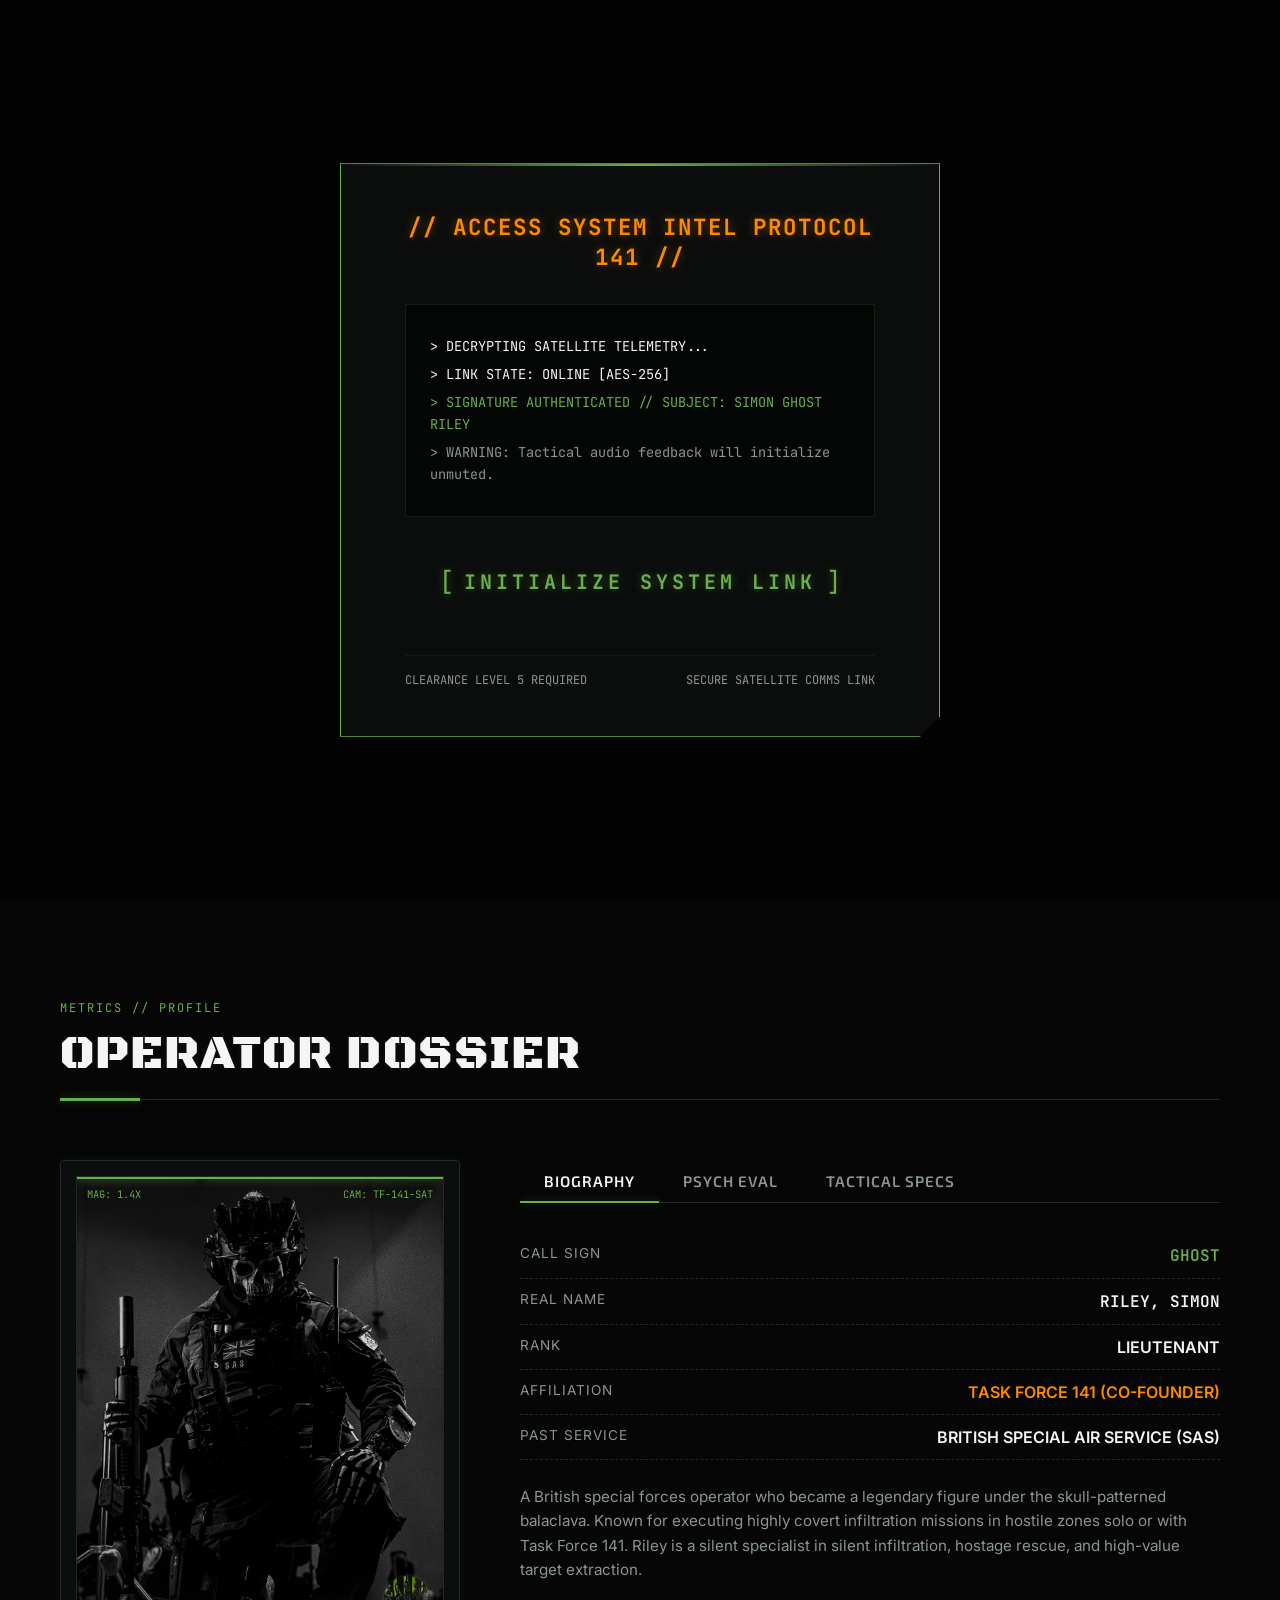
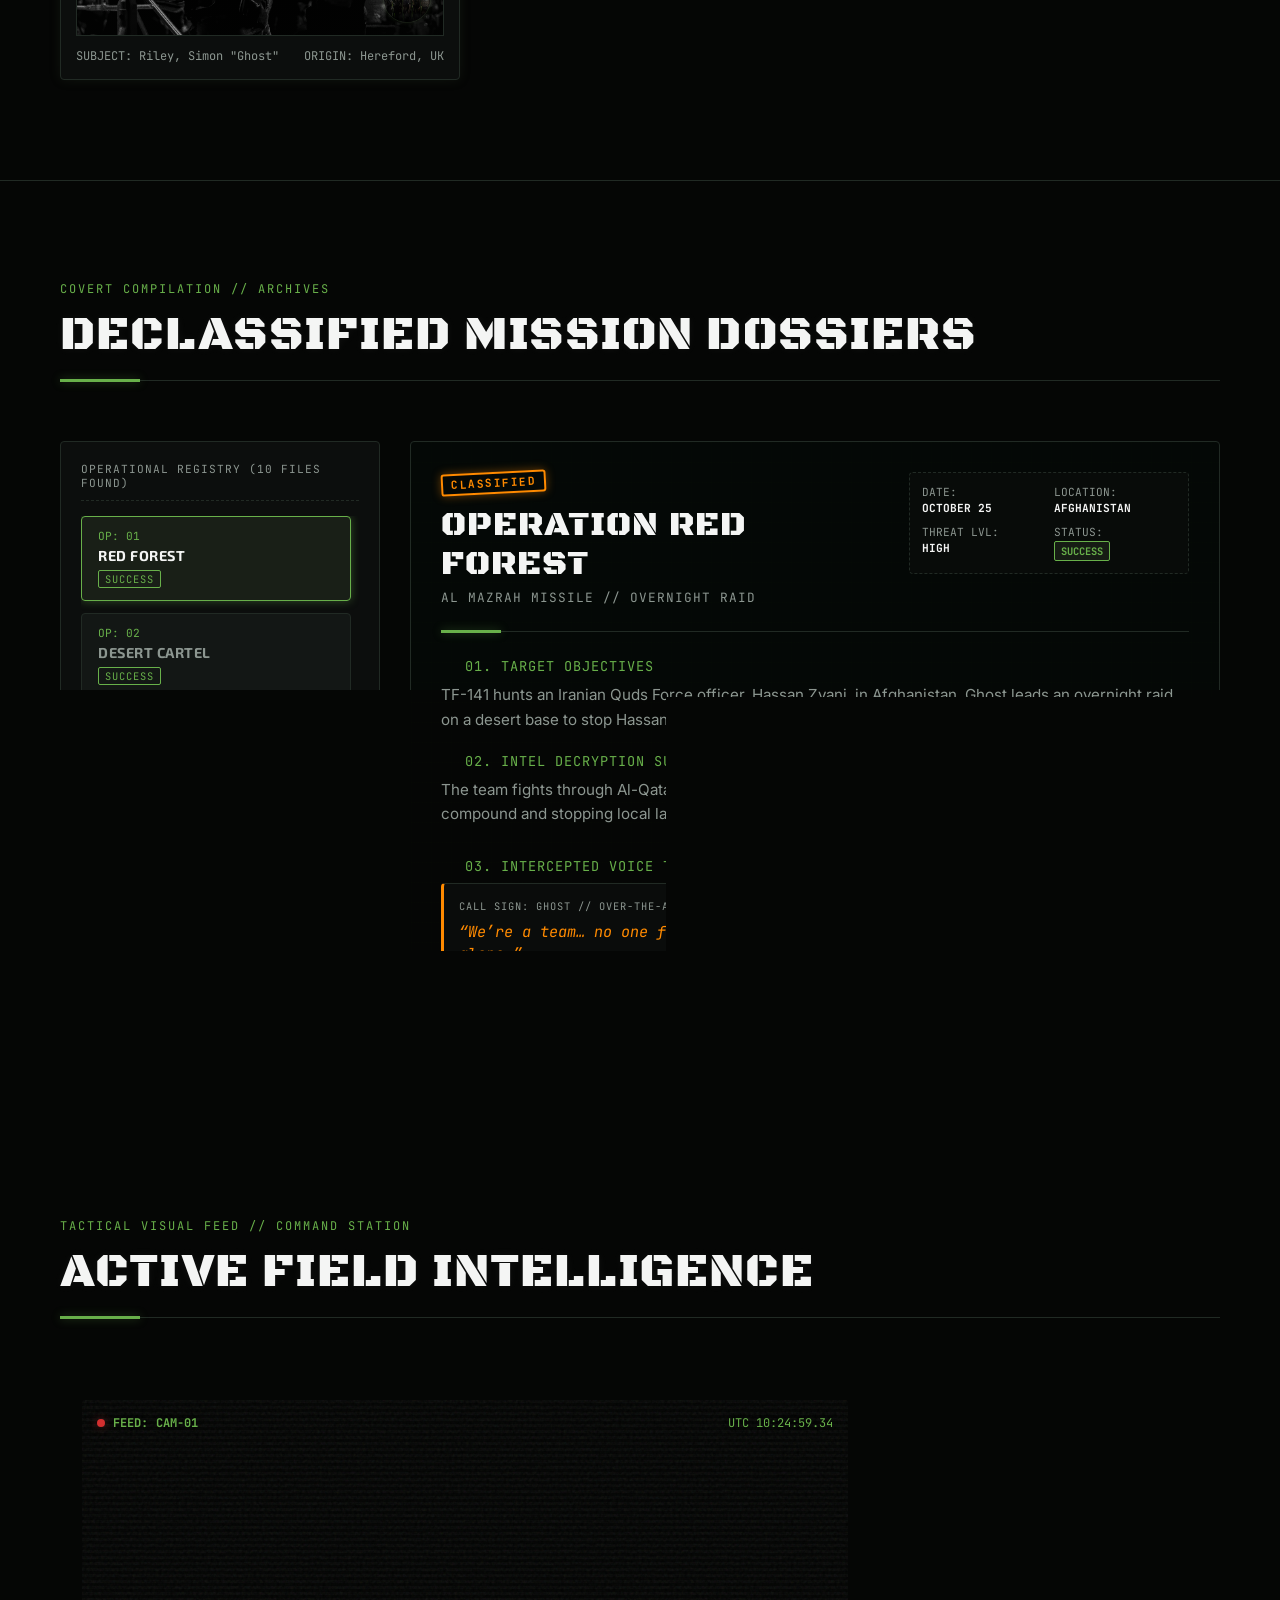
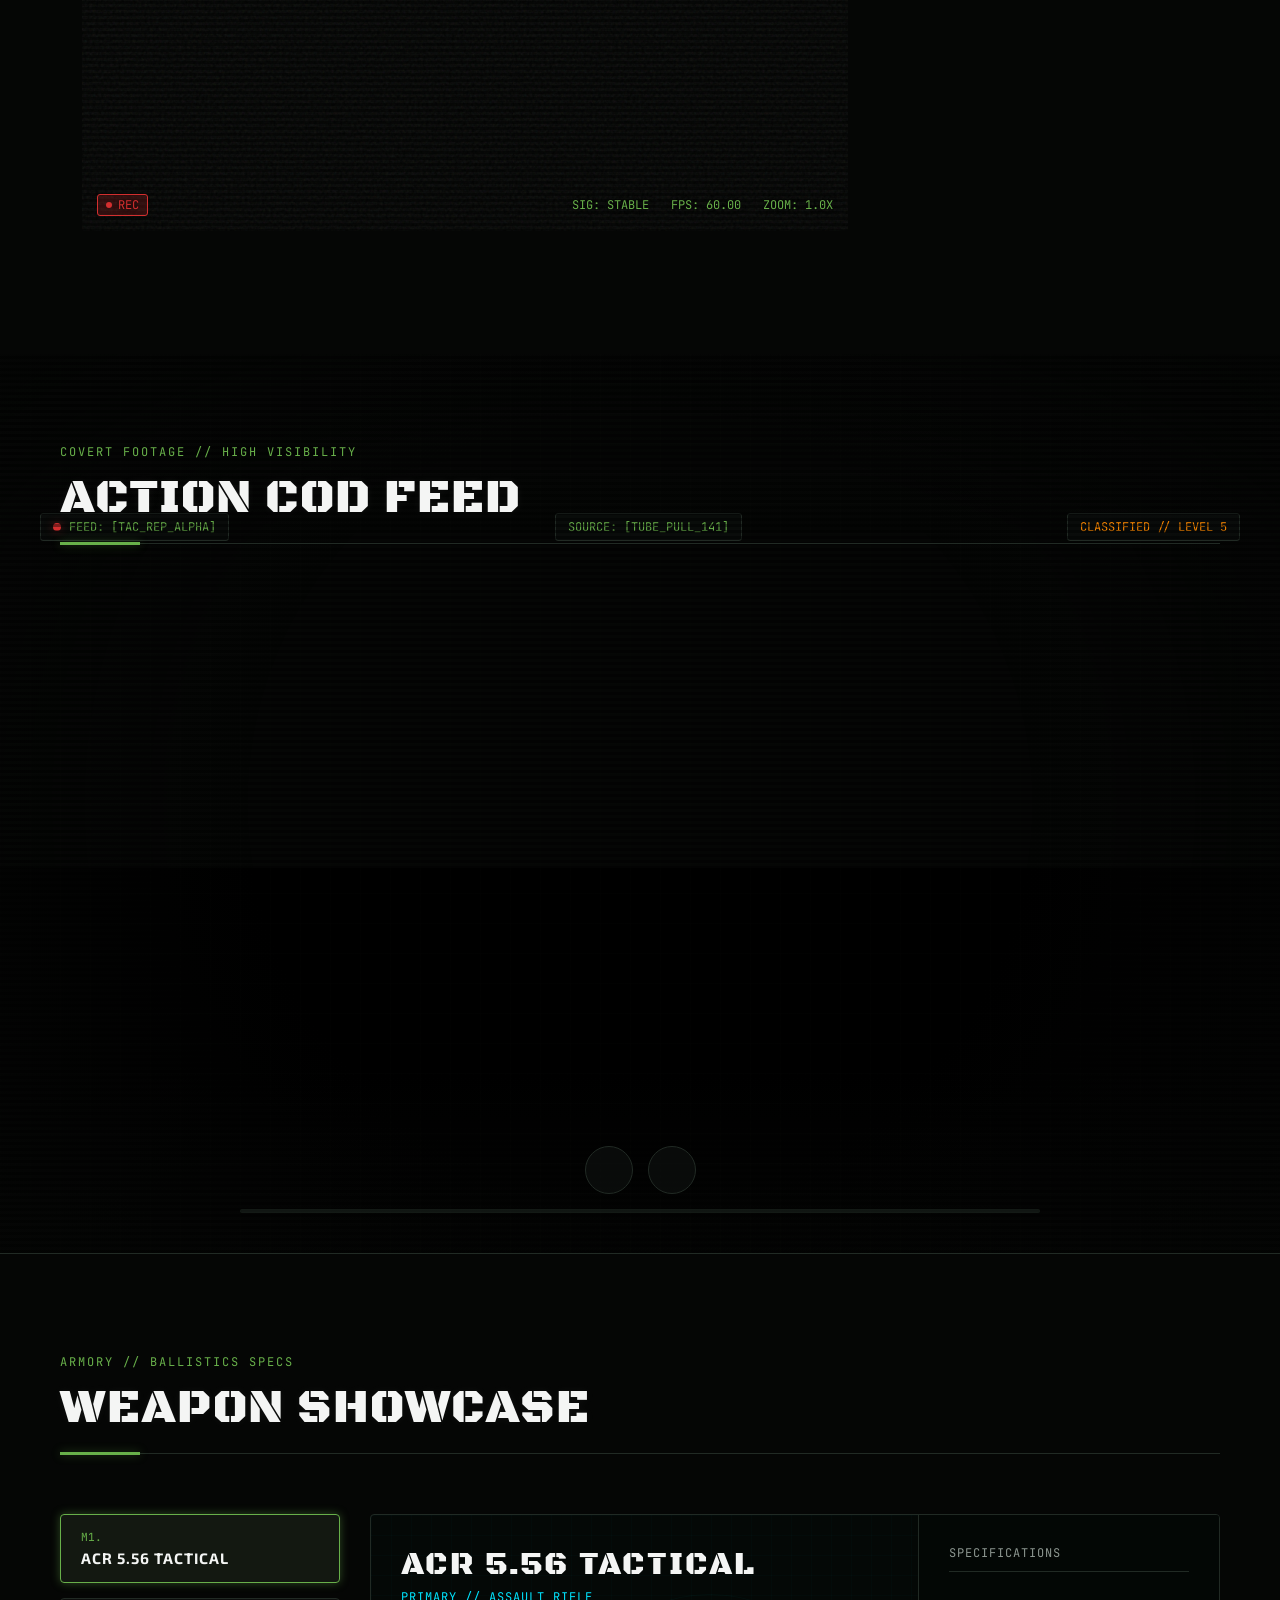
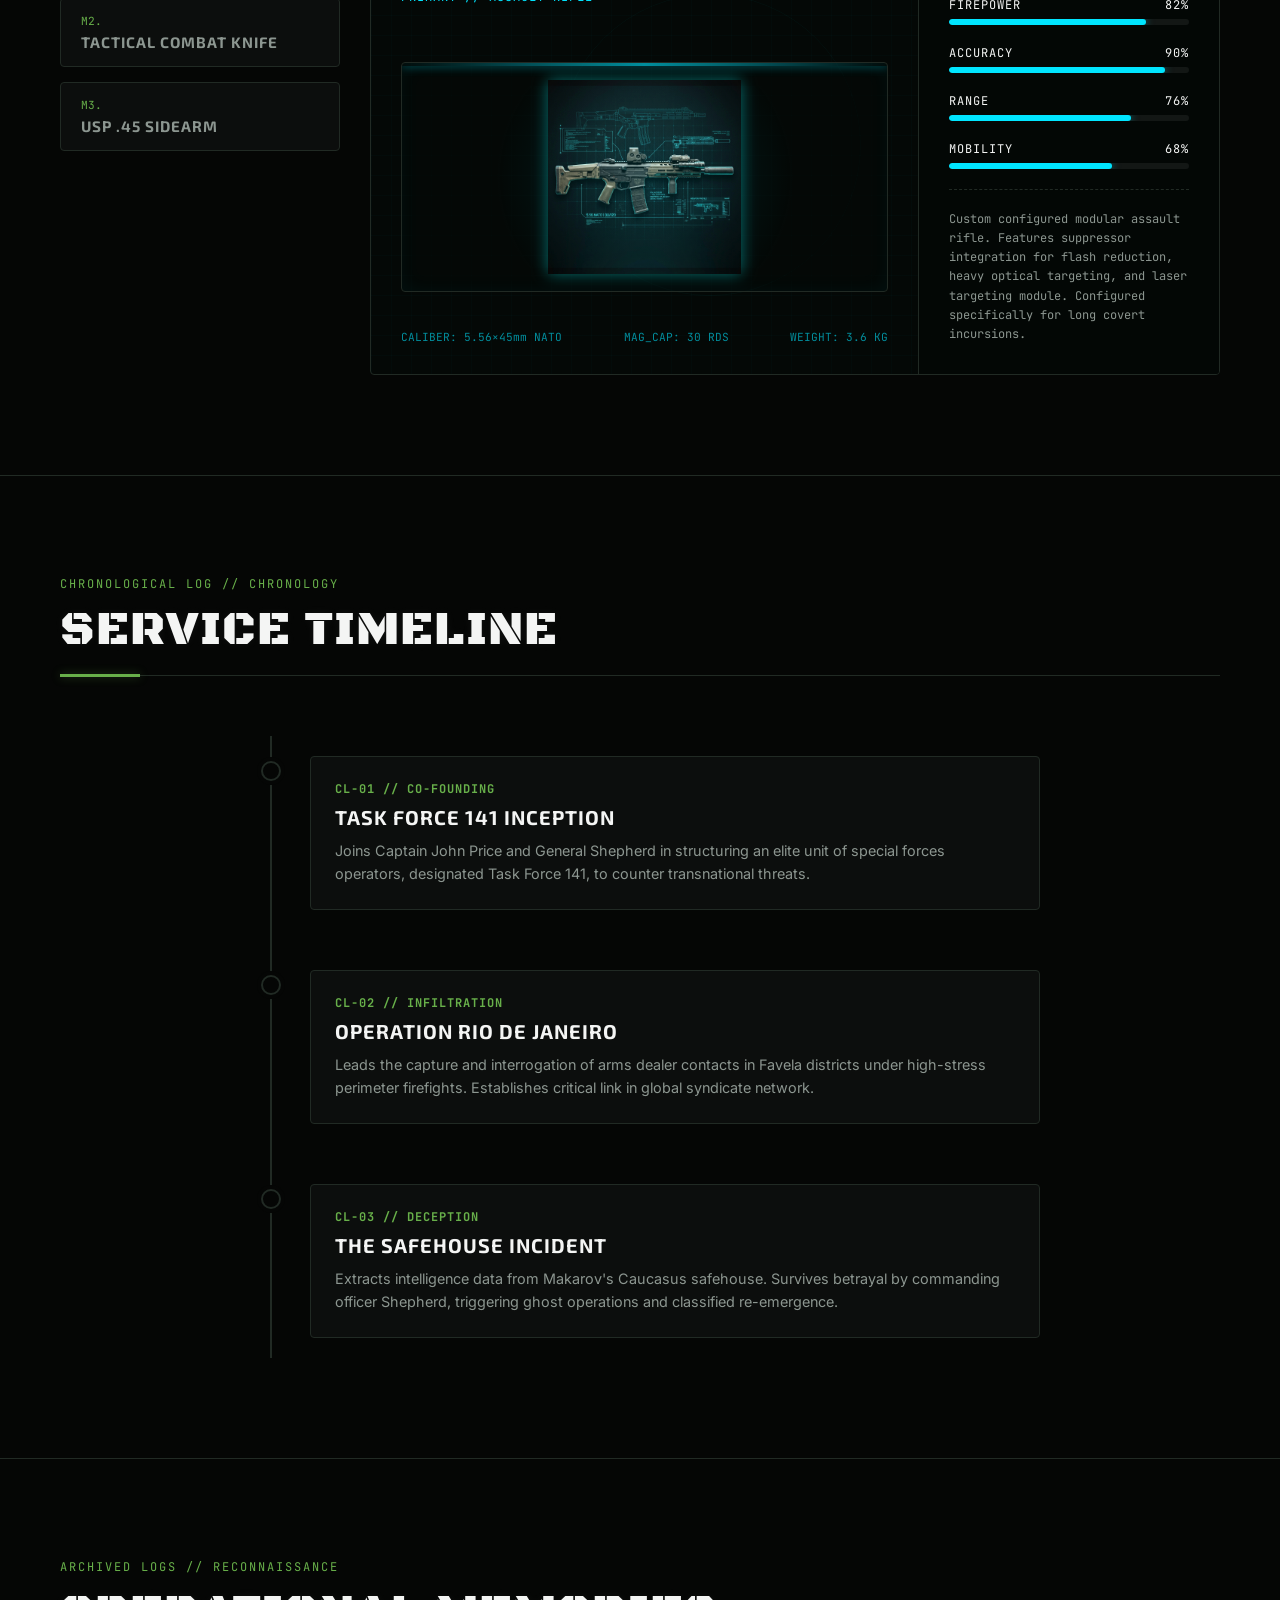
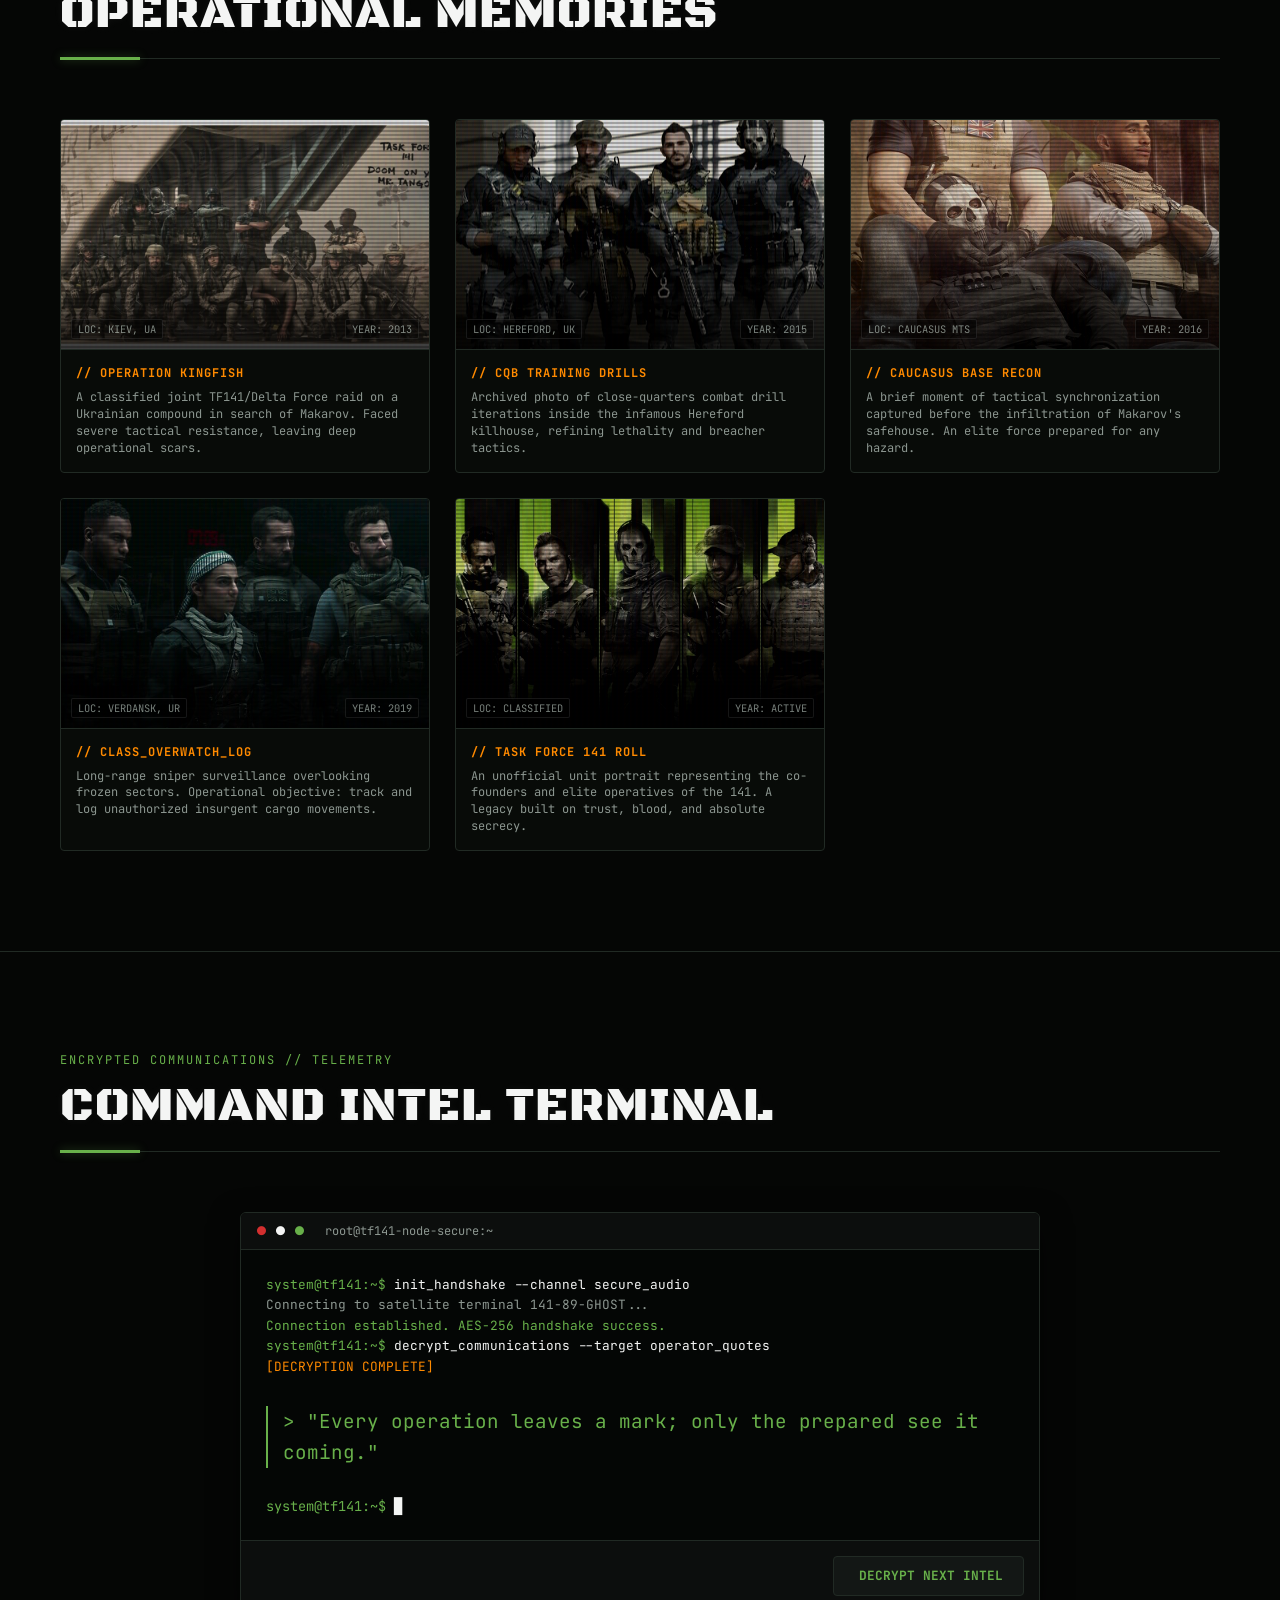
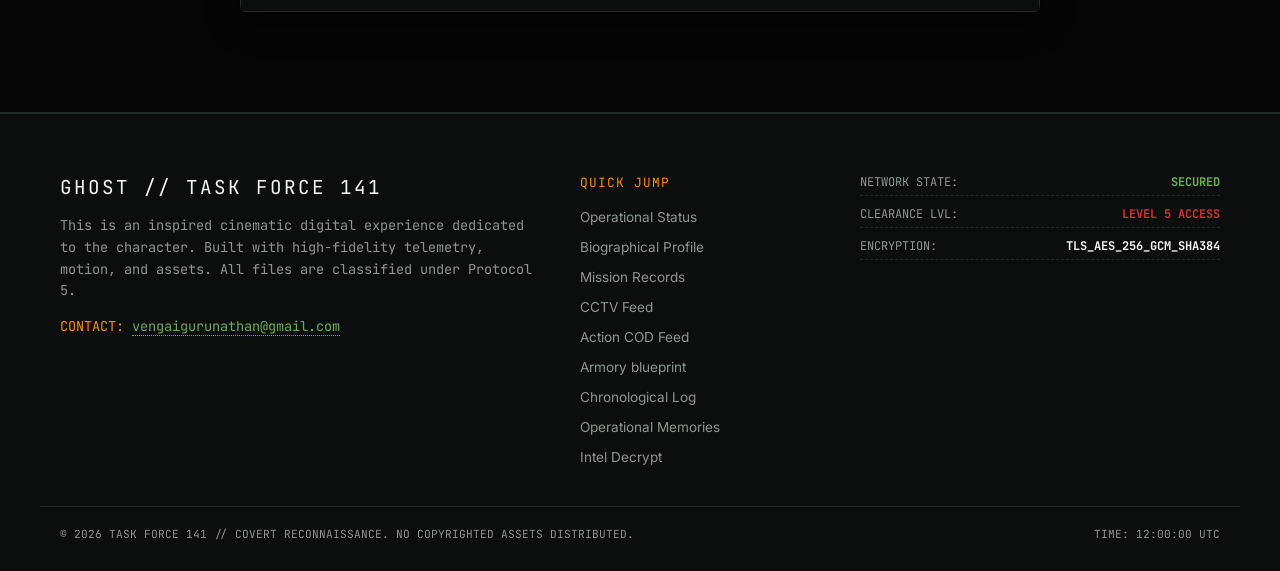
==== commit 510e17d8: "SEO Optimization: Add OpenGraph, Twitter Cards, and Schema.org JSON-LD structured data" ====
--- a/index.html
+++ b/index.html
@@ -10,6 +10,27 @@
     <meta name="description" content="Classified military dossier and tactical operational record for Task Force 141 operator Simon 'Ghost' Riley. Under clearance level 5.">
     <meta name="robots" content="index, follow">
     <link rel="canonical" href="https://ghost-cod.vercel.app/">
+    <!-- OpenGraph Social Media Meta Tags -->
+    <meta property="og:type" content="website">
+    <meta property="og:title" content="GHOST // TASK FORCE 141 DECLASSIFIED DOSSIER">
+    <meta property="og:description" content="Classified military dossier and tactical operational record for Task Force 141 operator Simon 'Ghost' Riley. Under clearance level 5.">
+    <meta property="og:url" content="https://ghost-cod.vercel.app/">
+    <meta property="og:image" content="https://ghost-cod.vercel.app/asset/Hero-Sec/Ghost%20Modern-Hero%20Section%20Concept.jpg">
+    <!-- Twitter Card Meta Tags -->
+    <meta name="twitter:card" content="summary_large_image">
+    <meta name="twitter:title" content="GHOST // TASK FORCE 141 DECLASSIFIED DOSSIER">
+    <meta name="twitter:description" content="Classified military dossier and tactical operational record for Task Force 141 operator Simon 'Ghost' Riley. Under clearance level 5.">
+    <meta name="twitter:image" content="https://ghost-cod.vercel.app/asset/Hero-Sec/Ghost%20Modern-Hero%20Section%20Concept.jpg">
+    <!-- JSON-LD Structured Data (Google Rich Snippets) -->
+    <script type="application/ld+json">
+    {
+      "@context": "https://schema.org",
+      "@type": "WebSite",
+      "name": "GHOST // TASK FORCE 141 DOSSIER",
+      "url": "https://ghost-cod.vercel.app/",
+      "description": "Classified military dossier and tactical operational record for Task Force 141 operator Simon 'Ghost' Riley."
+    }
+    </script>
     <!-- Google Search Console Verification -->
     <meta name="google-site-verification" content="googlebcd42b0eb2ed3168" />
     <!-- Google Fonts -->
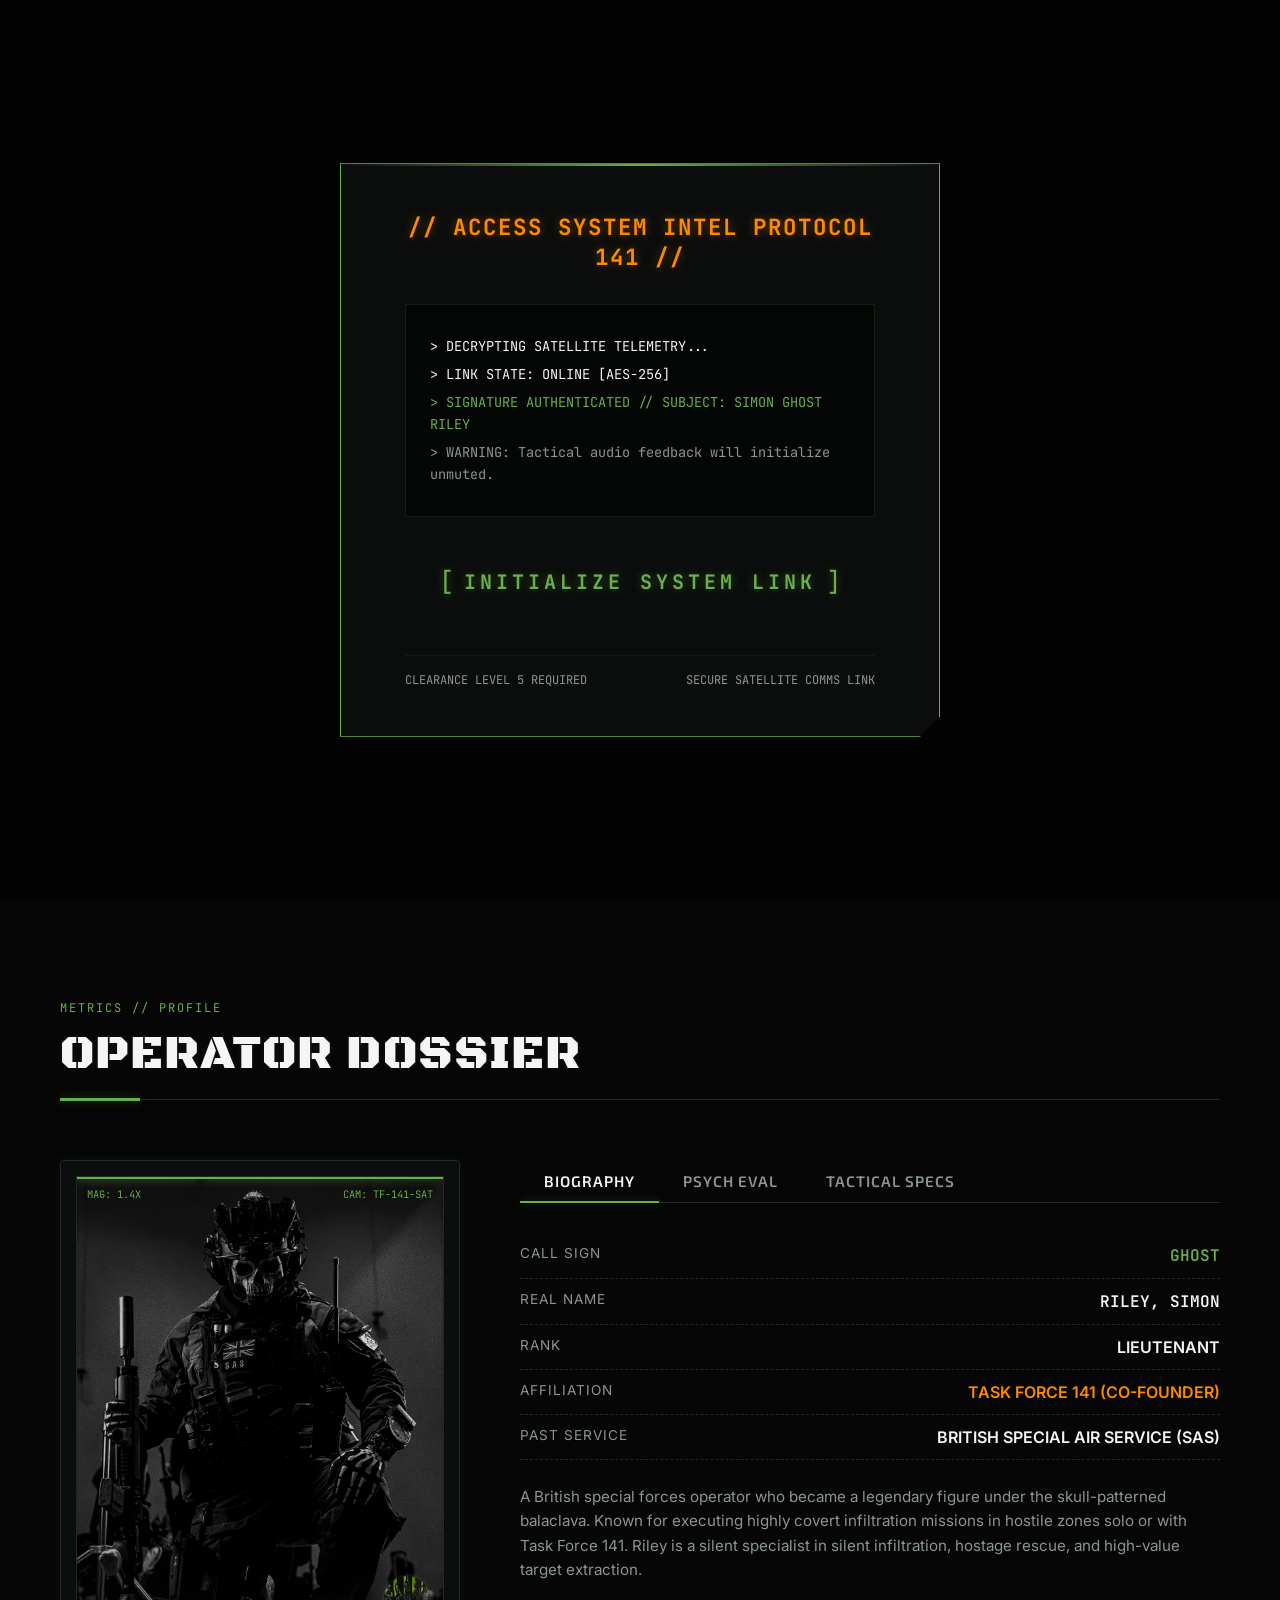
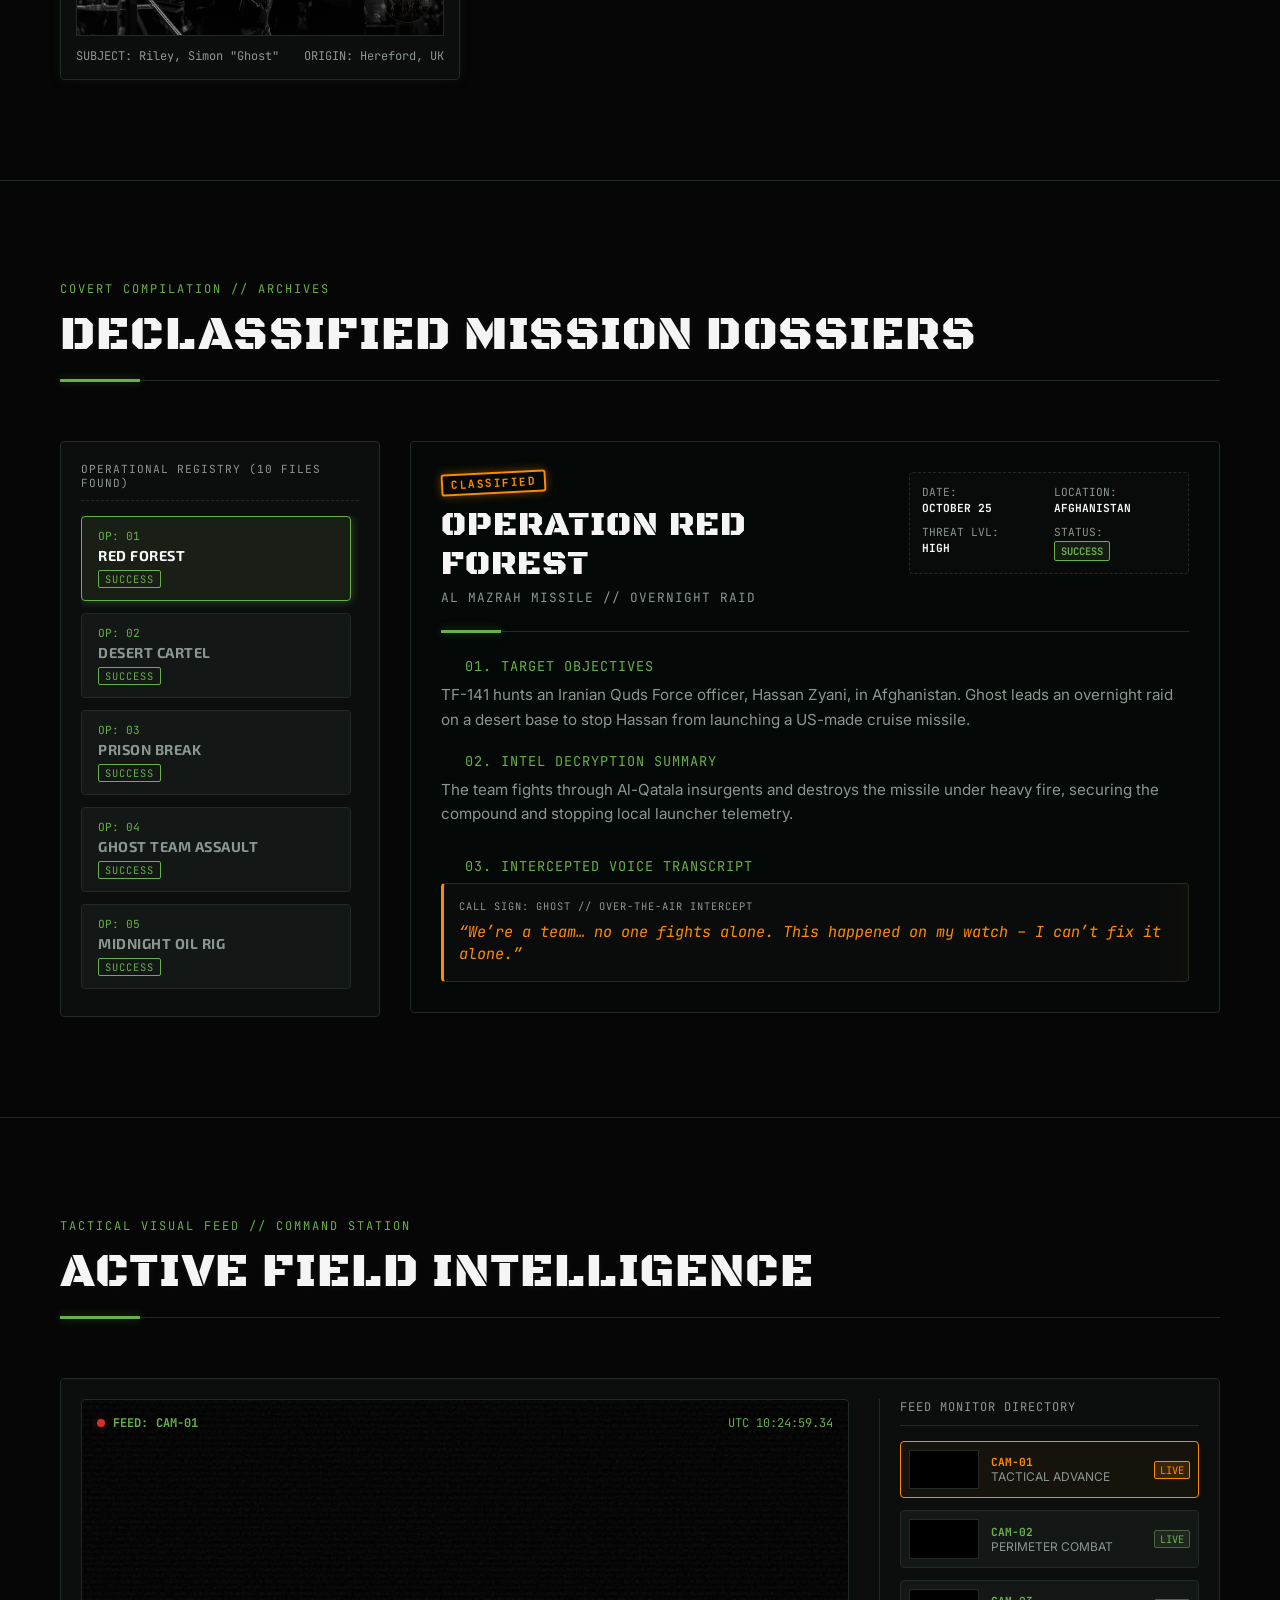
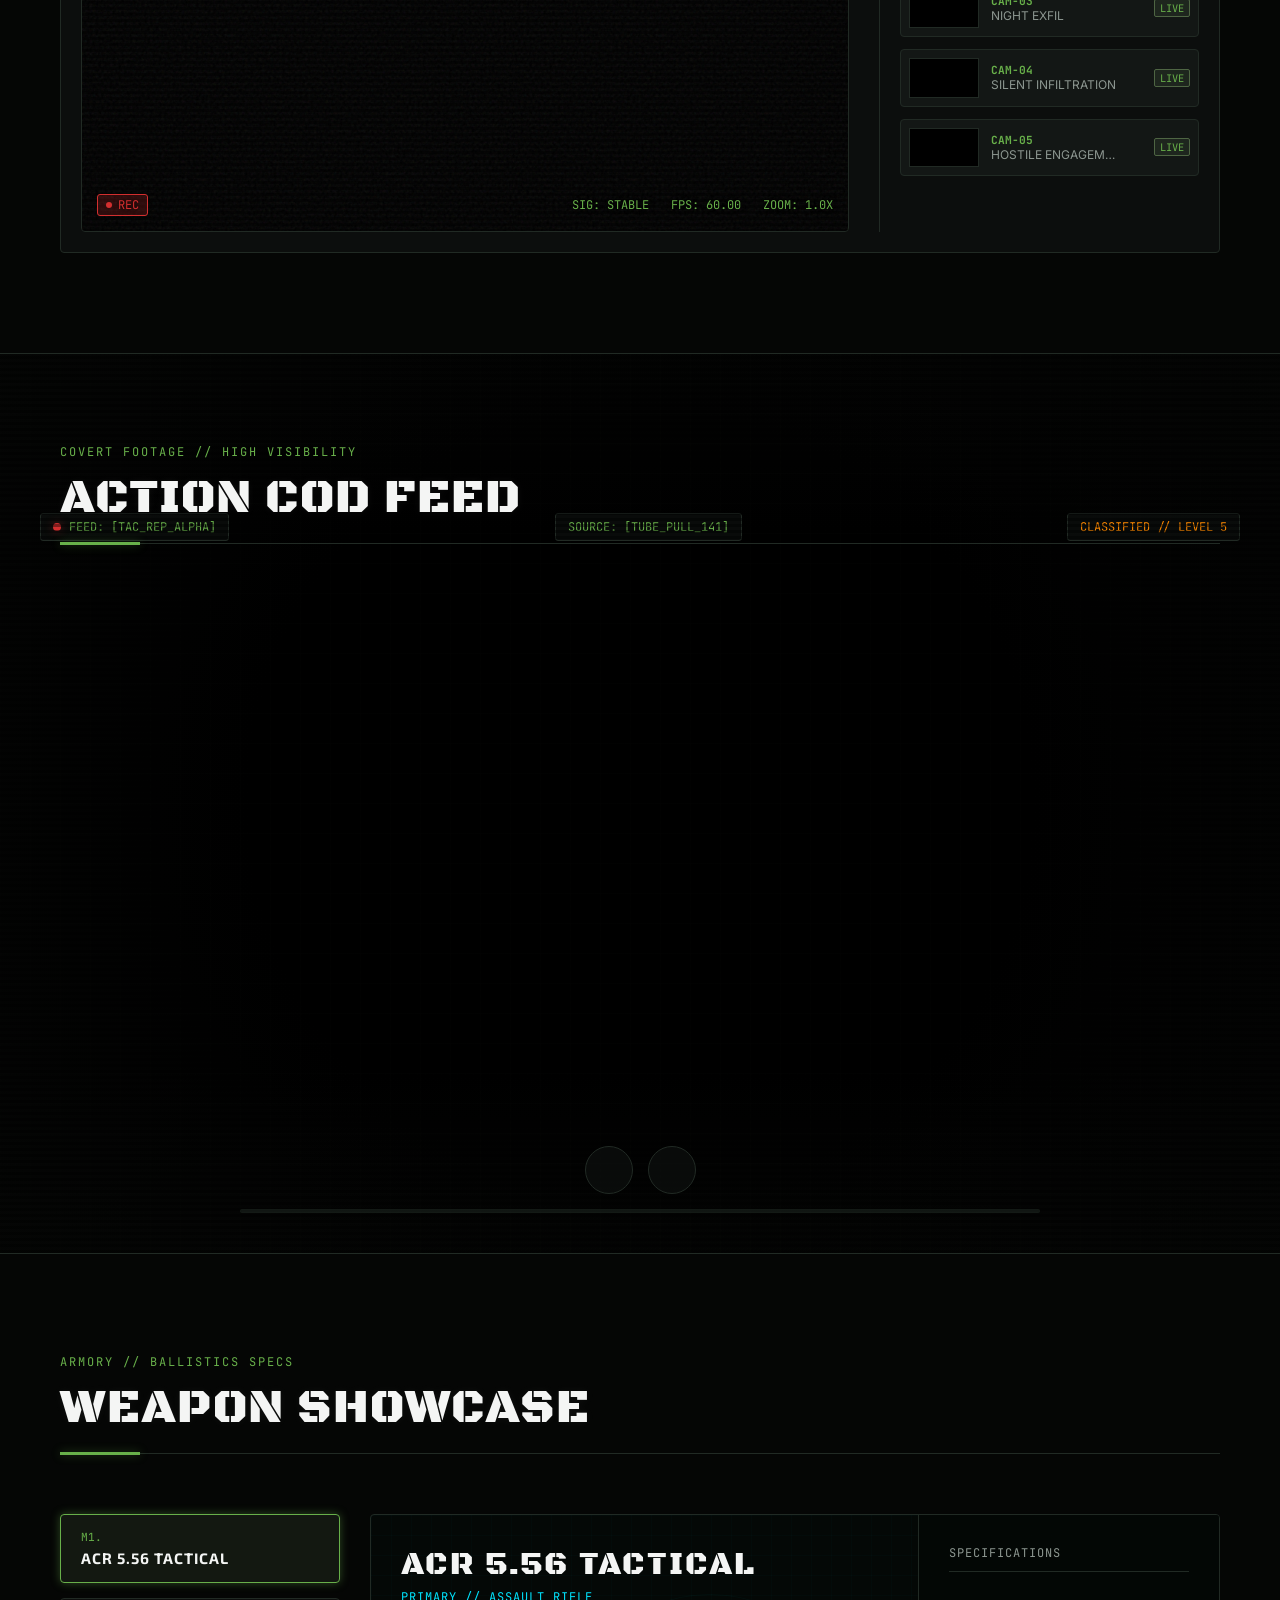
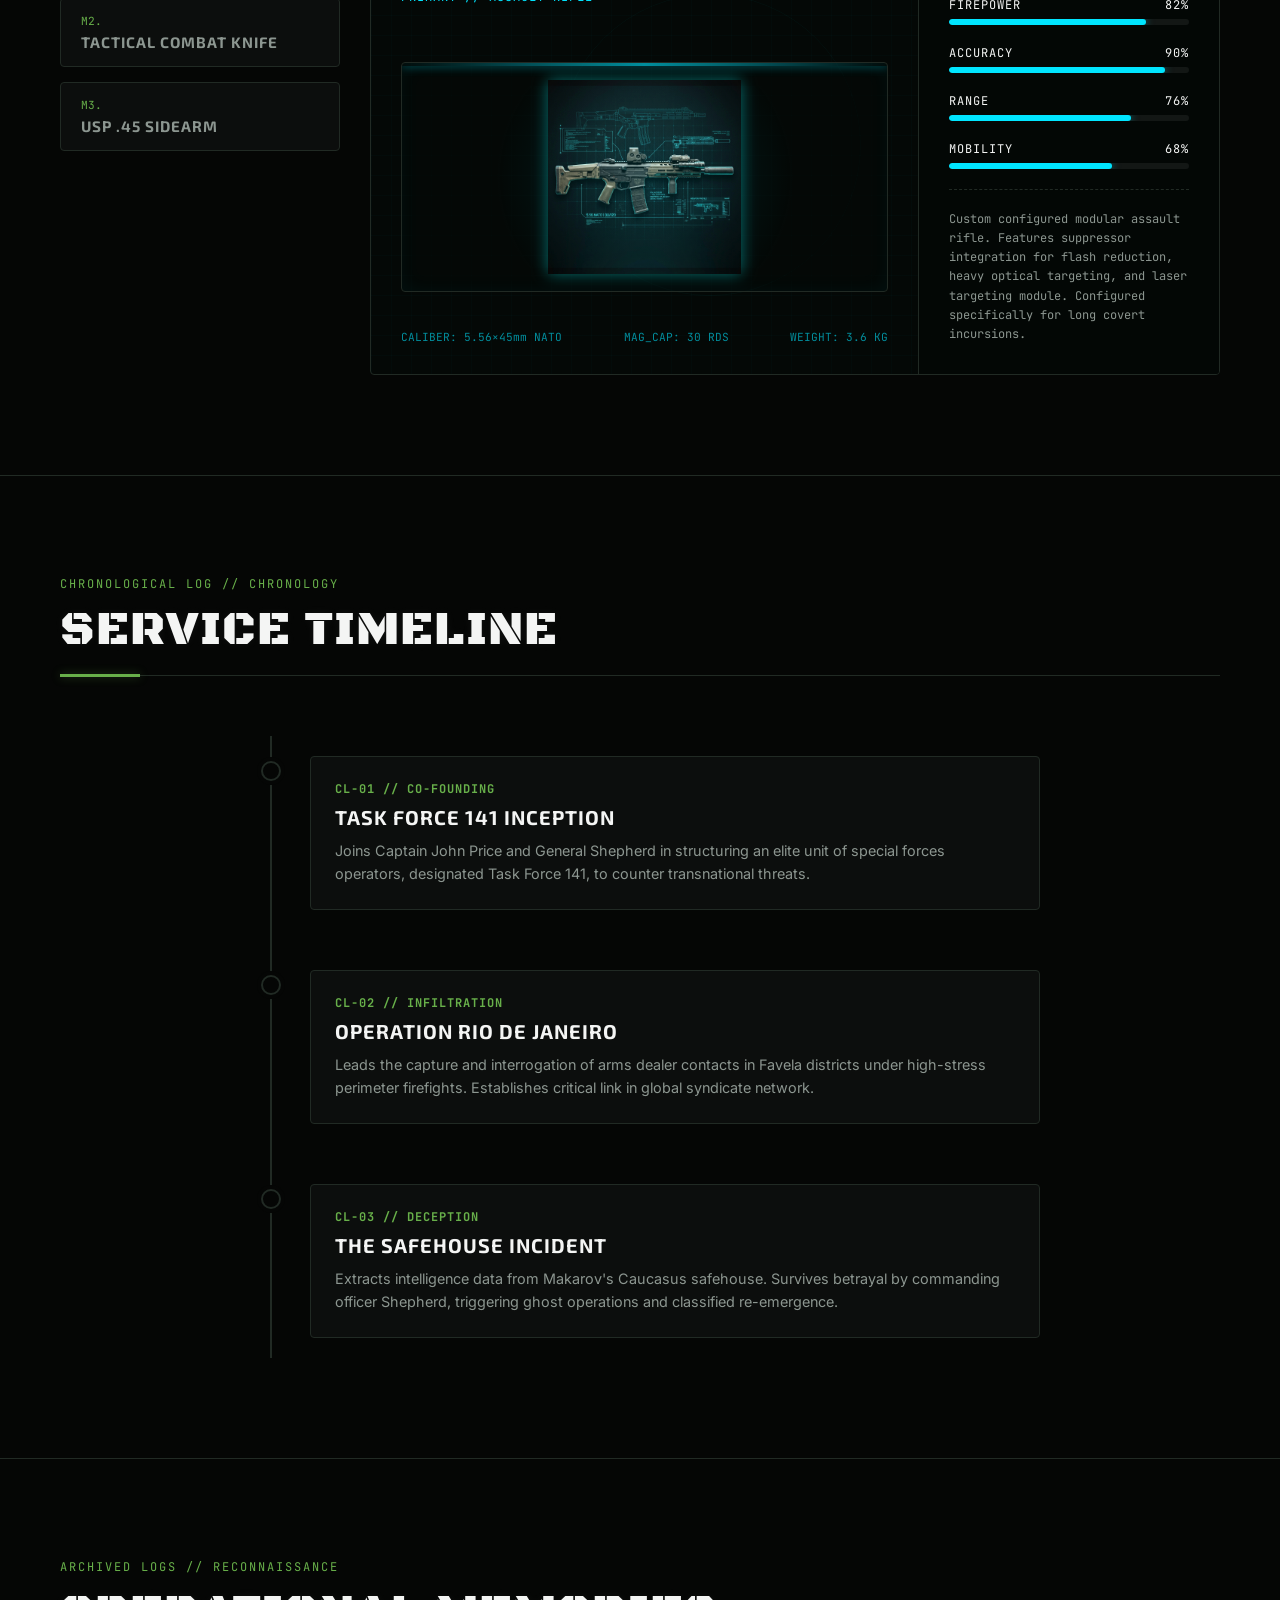
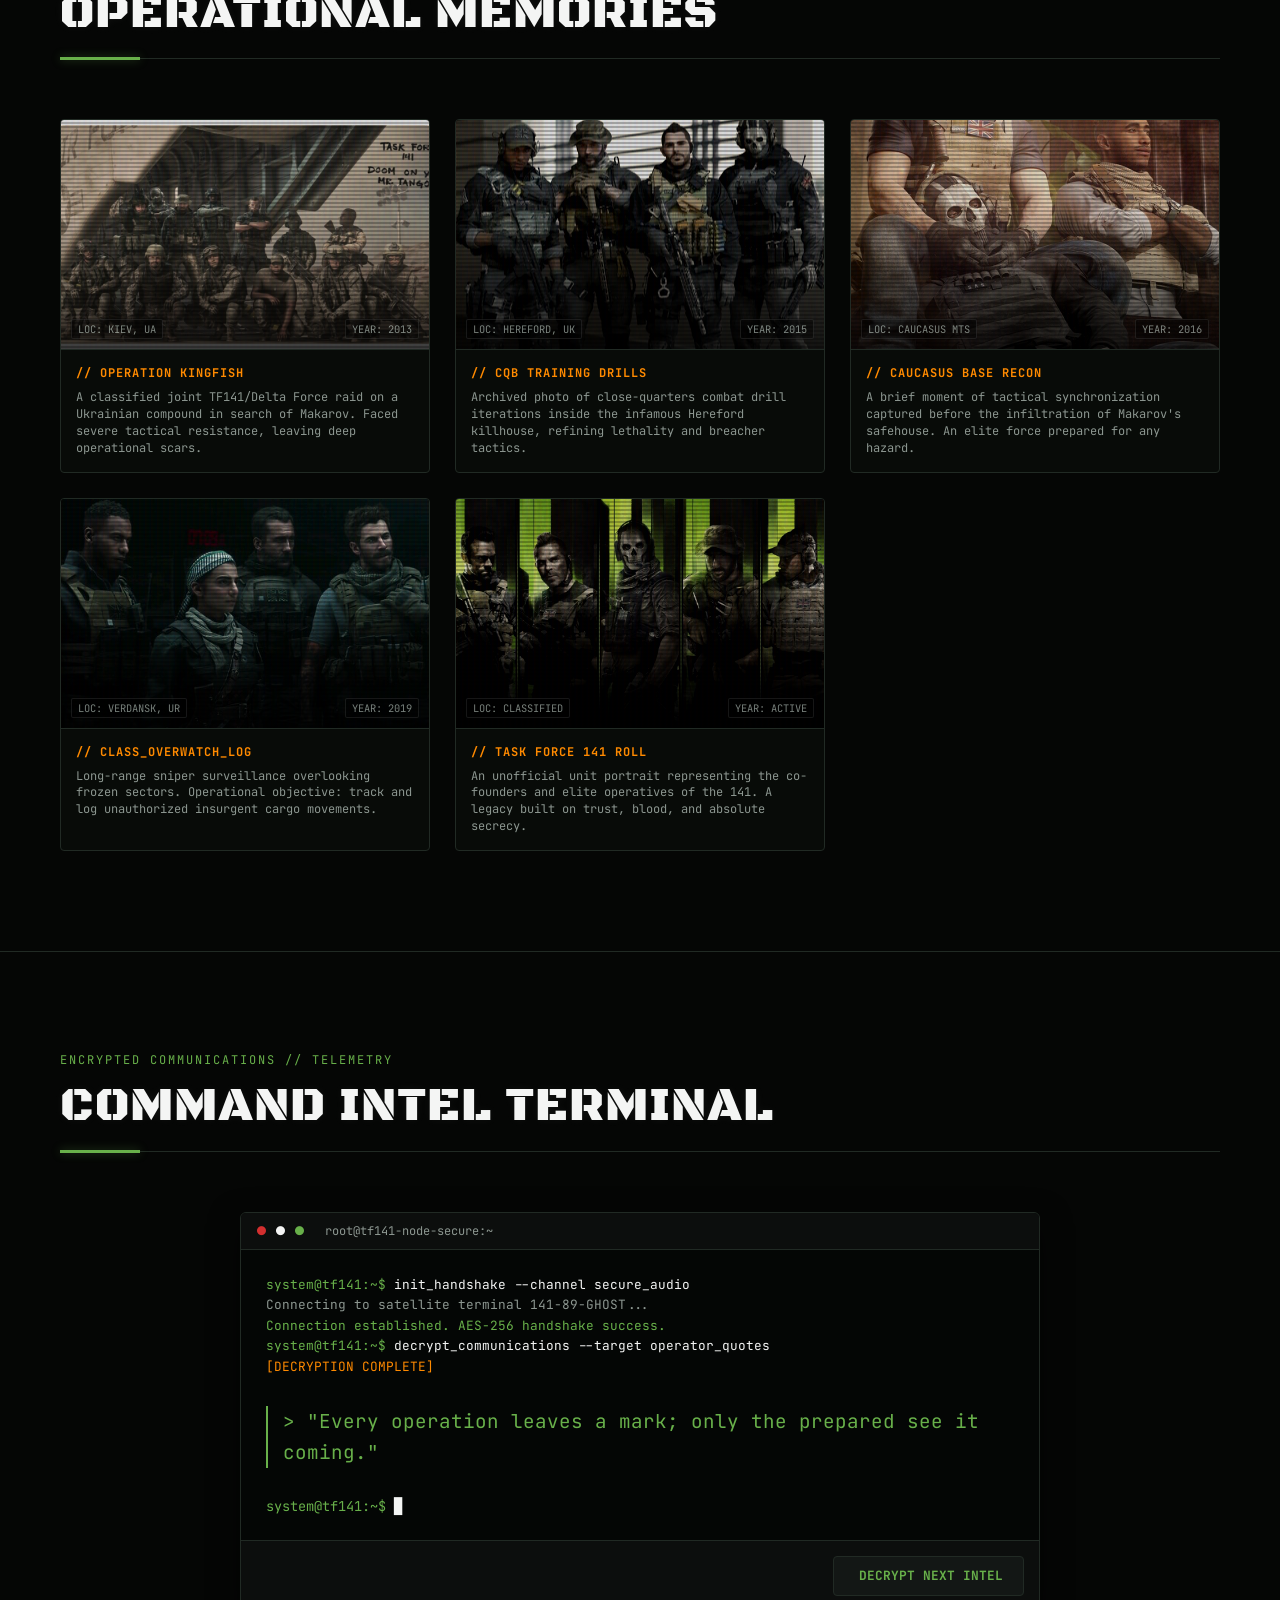
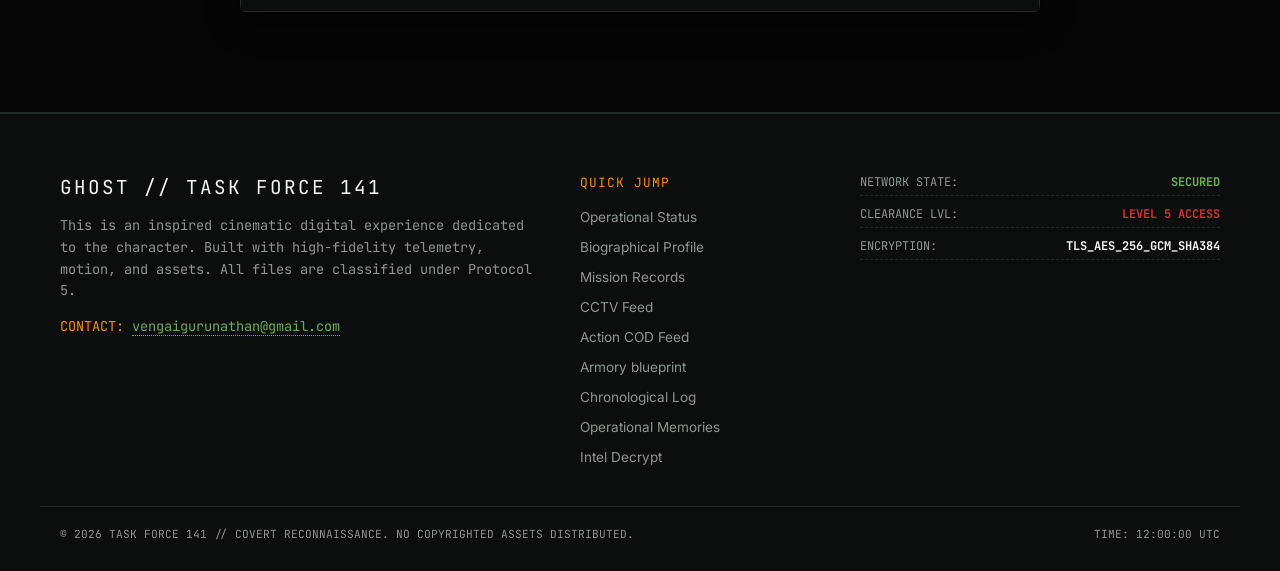
==== commit 87f6d9b2: "SEO: Deploy minimal sitemap.xml and meta tags" ====
--- a/index.html
+++ b/index.html
@@ -8,31 +8,83 @@
     <meta name="apple-mobile-web-app-status-bar-style" content="black-translucent">
     <title>GHOST // TASK FORCE 141 DECLASSIFIED DOSSIER</title>
     <meta name="description" content="Classified military dossier and tactical operational record for Task Force 141 operator Simon 'Ghost' Riley. Under clearance level 5.">
-    <meta name="robots" content="index, follow">
+    <meta name="keywords" content="Ghost COD, Simon Ghost Riley, Three.js, Next.js, GSAP, Call of Duty fan project, Interactive Website, Task Force 141, Classified Dossier, Call of Duty">
+    <meta name="robots" content="index, follow, max-image-preview:large">
     <link rel="canonical" href="https://ghost-cod.vercel.app/">
+    
+    <!-- Favicon -->
+    <link rel="icon" type="image/jpeg" href="asset/memories/Taskforce-141.jpg">
+    <link rel="apple-touch-icon" href="asset/memories/Taskforce-141.jpg">
+
     <!-- OpenGraph Social Media Meta Tags -->
     <meta property="og:type" content="website">
+    <meta property="og:site_name" content="GHOST-COD">
     <meta property="og:title" content="GHOST // TASK FORCE 141 DECLASSIFIED DOSSIER">
     <meta property="og:description" content="Classified military dossier and tactical operational record for Task Force 141 operator Simon 'Ghost' Riley. Under clearance level 5.">
     <meta property="og:url" content="https://ghost-cod.vercel.app/">
     <meta property="og:image" content="https://ghost-cod.vercel.app/asset/Hero-Sec/Ghost%20Modern-Hero%20Section%20Concept.jpg">
+    <meta property="og:image:width" content="1200">
+    <meta property="og:image:height" content="630">
+
     <!-- Twitter Card Meta Tags -->
     <meta name="twitter:card" content="summary_large_image">
     <meta name="twitter:title" content="GHOST // TASK FORCE 141 DECLASSIFIED DOSSIER">
     <meta name="twitter:description" content="Classified military dossier and tactical operational record for Task Force 141 operator Simon 'Ghost' Riley. Under clearance level 5.">
     <meta name="twitter:image" content="https://ghost-cod.vercel.app/asset/Hero-Sec/Ghost%20Modern-Hero%20Section%20Concept.jpg">
-    <!-- JSON-LD Structured Data (Google Rich Snippets) -->
+
+    <!-- Google Search Console Verification -->
+    <meta name="google-site-verification" content="googlebcd42b0eb2ed3168" />
+
+    <!-- Google Analytics 4 (GA4) -->
+    <!-- Replace G-XXXXXXXXXX with your Google Analytics 4 Measurement ID -->
+    <script async src="https://www.googletagmanager.com/gtag/js?id=G-XXXXXXXXXX"></script>
+    <script>
+      window.dataLayer = window.dataLayer || [];
+      function gtag(){dataLayer.push(arguments);}
+      gtag('js', new Date());
+      gtag('config', 'G-XXXXXXXXXX');
+    </script>
+
+    <!-- JSON-LD Structured Data (Google Rich Snippets / Schema.org) -->
     <script type="application/ld+json">
     {
       "@context": "https://schema.org",
-      "@type": "WebSite",
-      "name": "GHOST // TASK FORCE 141 DOSSIER",
-      "url": "https://ghost-cod.vercel.app/",
-      "description": "Classified military dossier and tactical operational record for Task Force 141 operator Simon 'Ghost' Riley."
+      "@graph": [
+        {
+          "@type": "WebSite",
+          "@id": "https://ghost-cod.vercel.app/#website",
+          "url": "https://ghost-cod.vercel.app/",
+          "name": "GHOST-COD // Task Force 141 Tactical Dossier",
+          "description": "Classified military dossier and tactical operational record for Task Force 141 operator Simon 'Ghost' Riley.",
+          "inLanguage": "en-US"
+        },
+        {
+          "@type": "ProfilePage",
+          "@id": "https://ghost-cod.vercel.app/#profilepage",
+          "url": "https://ghost-cod.vercel.app/",
+          "name": "Simon 'Ghost' Riley Declassified Profile",
+          "isPartOf": { "@id": "https://ghost-cod.vercel.app/#website" },
+          "primaryImageOfPage": {
+            "@type": "ImageObject",
+            "url": "https://ghost-cod.vercel.app/asset/Hero-Sec/Ghost%20Modern-Hero%20Section%20Concept.jpg"
+          }
+        },
+        {
+          "@type": "Person",
+          "name": "Simon 'Ghost' Riley",
+          "alternateName": "Ghost",
+          "jobTitle": "Lieutenant",
+          "memberOf": {
+            "@type": "Organization",
+            "name": "Task Force 141"
+          },
+          "image": "https://ghost-cod.vercel.app/asset/Simon-Ghost-Riley.jpg",
+          "description": "British Special Forces operator and co-founder of Task Force 141."
+        }
+      ]
     }
     </script>
-    <!-- Google Search Console Verification -->
-    <meta name="google-site-verification" content="googlebcd42b0eb2ed3168" />
+
     <!-- Google Fonts -->
     <link rel="preconnect" href="https://fonts.googleapis.com">
     <link rel="preconnect" href="https://fonts.gstatic.com" crossorigin>
